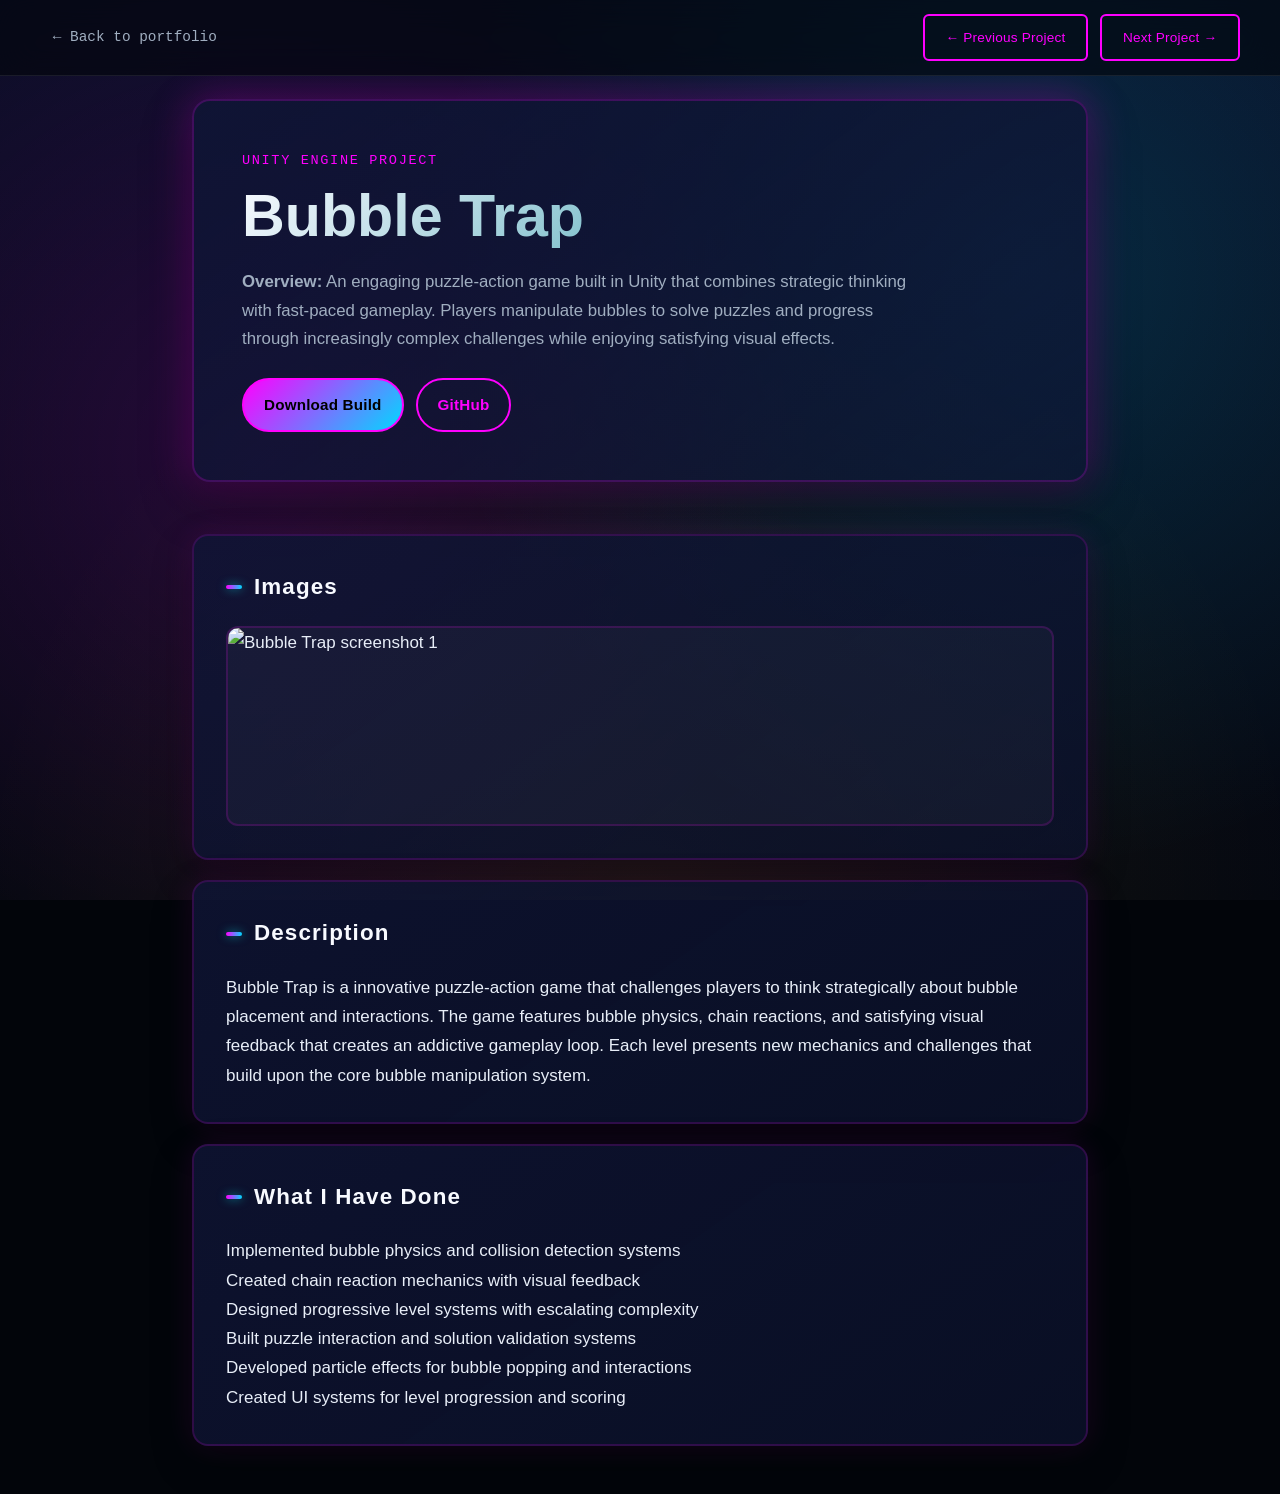
==== projects/bubble-trap/index.html @ bf9de9be "Add theme system and new project pages Introduce a theme system (css/theme.css) with CSS variables, " ====
﻿<!doctype html>
<html lang="en">
<head>
  <meta charset="utf-8" />
  <meta name="viewport" content="width=device-width,initial-scale=1" />
  <title>Bubble Trap - Project Details</title>
  <link rel="stylesheet" href="../../css/styles.css">
  <link rel="stylesheet" href="../../css/theme.css">
  <link rel="icon" href="../../assets/icons/unity.png" type="image/png">
</head>
<body>
  <div class="project-topbar">
    <a class="back-link" href="../../index.html">← Back to portfolio</a>
    <div class="project-nav-group">
      <a class="btn outline" href="../slimey-jump/">&larr; Previous Project</a>
      <a class="btn outline" href="../word-game/">Next Project &rarr;</a>
    </div>
  </div>

  <main class="container project-view">
    <header class="project-hero">
      <p class="project-label">Unity Engine Project</p>
      <h1 class="project-title">Bubble Trap</h1>
      <p class="project-about"><strong>Overview:</strong> An engaging puzzle-action game built in Unity that combines strategic thinking with fast-paced gameplay. Players manipulate bubbles to solve puzzles and progress through increasingly complex challenges while enjoying satisfying visual effects.</p>
      <div class="project-actions">
        <a class="btn primary disabled" href="#" aria-disabled="true">Download Build</a>
        <a class="btn outline disabled" href="#" aria-disabled="true">GitHub</a>
      </div>
    </header>

    <section class="project-section">
      <h2>Images</h2>
      <div class="project-gallery" aria-label="Bubble Trap screenshots">
        <img src="../../assets/placeholder.png" alt="Bubble Trap screenshot 1" loading="lazy" />
      </div>
    </section>

    <section class="project-section">
      <h2>Description</h2>
      <p class="project-description">Bubble Trap is a innovative puzzle-action game that challenges players to think strategically about bubble placement and interactions. The game features bubble physics, chain reactions, and satisfying visual feedback that creates an addictive gameplay loop. Each level presents new mechanics and challenges that build upon the core bubble manipulation system.</p>
    </section>

    <section class="project-section">
      <h2>What I Have Done</h2>
      <ul class="project-details-list">
        <li>Implemented bubble physics and collision detection systems</li>
        <li>Created chain reaction mechanics with visual feedback</li>
        <li>Designed progressive level systems with escalating complexity</li>
        <li>Built puzzle interaction and solution validation systems</li>
        <li>Developed particle effects for bubble popping and interactions</li>
        <li>Created UI systems for level progression and scoring</li>
      </ul>
    </section>
  </main>

  <script src="../../js/theme-toggle.js"></script>
  <script src="../../js/project-gallery-lightbox.js"></script>
  <script src="../../js/main.js"></script>
</body>
</html>
---- css/styles.css ----
﻿/* ===== Variables ===== */
:root {
  /* Premium Dark Backgrounds */
  --bg: #0a0e27;
  --bg-soft: #0f1535;
  --card: rgba(12, 18, 45, 0.6);
  --card-strong: rgba(15, 21, 53, 0.9);
  
  /* Premium Text Colors */
  --text: #e8eef8;
  --text-soft: #a0aec0;
  --white: #f8faff;
  
  /* Vibrant Primary Accent - Electric Magenta/Purple */
  --accent: #ff00ff;
  
  /* Complementary Secondary - Cyan/Electric Blue */
  --accent-2: #00d9ff;
  
  /* Additional Premium Accents */
  --accent-gold: #ffd700;
  --accent-green: #00ff88;
  
  --line: rgba(160, 174, 192, 0.12);
  --muted: var(--text-soft);
  
  /* Typography */
  --font: 'Roboto', -apple-system, BlinkMacSystemFont, 'Segoe UI', Helvetica, Arial, sans-serif;
  --heading: 'Exo 2', var(--font);
  --mono: 'Share Tech Mono', 'Fira Code', 'Consolas', monospace;
  
  /* Layout */
  --max-width: 1120px;
  --radius: 16px;
  
  /* Premium Shadows */
  --shadow: 0 25px 50px -12px rgba(0, 0, 0, 0.65);
  --shadow-light: 0 10px 30px -5px rgba(255, 0, 255, 0.15);
  
  --transition: all 0.3s cubic-bezier(0.25, 0.8, 0.25, 1);
}}

/* ===== Reset ===== */
html, body {
  margin: 0;
  padding: 0;
  width: 100%;
  height: 100%;
}
*, *::before, *::after { box-sizing: border-box; margin: 0; padding: 0; }
/* ===== 3D Background Canvas ===== */
#bg-canvas {
  position: fixed;
  top: 0;
  left: 0;
  width: 100%;
  height: 100%;
  z-index: -1;
  pointer-events: none;
  opacity: 0.8;
}

html { 
  scroll-behavior: smooth;
  background: #02050a;
}
@keyframes bodyFadeIn {
  from { opacity: 0.8; }
  to { opacity: 1; }
}

body {
  font-family: var(--font);
  background:
    radial-gradient(circle at 20% 50%, rgba(255, 0, 255, 0.12), transparent 50%),
    radial-gradient(circle at 80% 30%, rgba(0, 217, 255, 0.15), transparent 50%),
    radial-gradient(circle at 50% 100%, rgba(255, 215, 0, 0.08), transparent 60%),
    linear-gradient(180deg, #0a0e27 0%, #050810 100%);
  background-attachment: fixed;
  color: var(--text);
  font-size: 17px;
  line-height: 1.72;
  -webkit-font-smoothing: antialiased;
  overflow-x: hidden;
  min-height: 100vh;
  animation: bodyFadeIn 0.3s ease-in;
}
a { color: var(--accent); text-decoration: none; transition: var(--transition); }
a:hover { color: var(--white); }
img { max-width: 100%; display: block; }
ul { list-style: none; }

/* ===== Container ===== */
.container {
  width: 100%;
  max-width: var(--max-width);
  margin: 0 auto;
  padding: 0 clamp(20px, 4vw, 48px);
}

main {
  min-height: 100vh;
  display: flex;
  flex-direction: column;
  background: transparent;
}

body::before {
  content: '';
  position: fixed;
  top: 0;
  left: 0;
  right: 0;
  bottom: 0;
  background:
    radial-gradient(circle at 20% 50%, rgba(255, 0, 255, 0.12), transparent 50%),
    radial-gradient(circle at 80% 30%, rgba(0, 217, 255, 0.15), transparent 50%),
    radial-gradient(circle at 50% 100%, rgba(255, 215, 0, 0.08), transparent 60%),
    linear-gradient(180deg, #0a0e27 0%, #050810 100%);
  background-attachment: fixed;
  pointer-events: none;
  z-index: -1;
}

/* ===== Decorative 3D Canvas ===== */
#hero-canvas {
  position: fixed;
  inset: 0;
  width: 100%;
  height: 100%;
  z-index: 0;
  pointer-events: none;
  opacity: 0.25;
}

/* ===== Global Layout ===== */
main, .site-header, .site-footer, .engine-corner { position: relative; z-index: 2; }
.container {
  max-width: var(--max-width);
  margin: 0 auto;
  padding: 0 42px;
}
.section { padding: 100px 0; }

/* ===== Floating Engine Icons ===== */
.engine-corner {
  position: fixed;
  top: 18px;
  width: 48px;
  height: 48px;
  border-radius: 50%;
  background: rgba(10, 15, 26, 0.8);
  border: 1px solid rgba(255, 255, 255, 0.08);
  box-shadow: 0 0 20px rgba(0, 247, 255, 0.1), var(--shadow);
  display: grid;
  place-items: center;
  backdrop-filter: blur(10px);
  transition: var(--transition);
}
.engine-corner img { width: 24px; height: 24px; }
.engine-left { left: 16px; }
.engine-right { right: 16px; }
.engine-corner:hover { 
  transform: translateY(-3px) scale(1.05); 
  border-color: rgba(0, 247, 255, 0.7);
  box-shadow: 0 0 30px rgba(0, 247, 255, 0.3), var(--shadow);
}

/* ===== Header ===== */
.site-header {
  position: sticky;
  top: 0;
  z-index: 40;
  margin: 0;
  padding: 0;
  background: rgba(2, 5, 10, 0.6);
  border-bottom: 1px solid rgba(255, 255, 255, 0.08);
  backdrop-filter: blur(16px);
  transition: all 0.3s cubic-bezier(0.25, 0.8, 0.25, 1);
  animation: slideInDown 0.6s ease-out;
}
.site-header.scrolled {
  background: rgba(2, 5, 10, 0.85);
  border-bottom-color: rgba(0, 247, 255, 0.15);
  box-shadow: 0 8px 32px rgba(0, 0, 0, 0.3);
}
.header-row { 
  min-height: 70px; 
  padding: 0.8rem clamp(20px, 4vw, 40px);
  display: flex; 
  align-items: center; 
  justify-content: space-between; 
}
.logo {
  font-family: var(--heading);
  font-size: 1.36rem;
  font-weight: 700;
  letter-spacing: 0.2px;
  color: var(--white);
  animation: slideInLeft 0.6s ease-out;
  position: relative;
}
.logo:hover {
  color: var(--accent);
}
  animation: glitch 0.4s ease-in-out;
  color: var(--accent);
  animation: pulse-glow 2s ease-in-out infinite;
}
.nav { 
  display: flex; 
  align-items: center; 
  gap: 26px;
  animation: slideInRight 0.6s ease-out;
}
.nav a {
  color: var(--text-soft);
  font-size: 0.92rem;
  font-weight: 600;
  letter-spacing: 0.2px;
  position: relative;
  transition: all 0.3s ease;
}
.nav a::before {
  content: '';
  position: absolute;
  bottom: -7px;
  left: 0;
  width: 0;
  height: 2px;
  border-radius: 2px;
  background: linear-gradient(90deg, var(--accent), var(--accent-2));
  transition: all 0.4s cubic-bezier(0.34, 1.56, 0.64, 1);
  box-shadow: 0 0 10px rgba(0, 247, 255, 0.4);
}
.nav a:hover, .nav a.active { 
  color: var(--white);
  text-shadow: 0 0 8px rgba(0, 247, 255, 0.4);
}
.nav a:hover::before, .nav a.active::before { 
  width: 100%;
  box-shadow: 0 0 15px rgba(0, 247, 255, 0.6);
}
.nav-num { 
  color: var(--accent); 
  font-family: var(--mono); 
  font-size: 0.78rem; 
  margin-right: 4px;
  animation: neonFlicker 3s infinite;
}

.resume-btn {
  padding: 10px 16px !important;
  border: 1px solid rgba(0, 247, 255, 0.4) !important;
  border-radius: 999px;
  color: var(--accent) !important;
  margin-left: 8px;
  position: relative;
  overflow: hidden;
  transition: all 0.3s ease;
}
.resume-btn::after {
  content: '';
  position: absolute;
  top: 0;
  left: -100%;
  width: 100%;
  height: 100%;
  background: rgba(0, 247, 255, 0.1);
  transition: left 0.4s ease;
  z-index: -1;
}
.resume-btn:hover { 
  background: rgba(0, 247, 255, 0.15) !important;
  border-color: rgba(0, 247, 255, 0.8) !important;
  color: var(--white) !important;
  box-shadow: 0 0 20px rgba(0, 247, 255, 0.4), inset 0 0 20px rgba(0, 247, 255, 0.1);
}
.resume-btn:hover::after { left: 0; }
.resume-btn::before { display: none; }

.mobile-menu-btn {
  display: none;
  width: 34px;
  height: 26px;
  border: none;
  background: transparent;
  cursor: pointer;
  flex-direction: column;
  justify-content: space-between;
  animation: slideInRight 0.6s ease-out;
}
.mobile-menu-btn span {
  width: 100%;
  height: 2px;
  border-radius: 2px;
  background: var(--accent);
  transition: all 0.3s cubic-bezier(0.34, 1.56, 0.64, 1);
  box-shadow: 0 0 8px rgba(0, 247, 255, 0.3);
}
.mobile-menu-btn.active span:nth-child(1) { 
  transform: rotate(45deg) translate(7px, 6px);
  box-shadow: 0 0 15px rgba(0, 247, 255, 0.6);
}
.mobile-menu-btn.active span:nth-child(2) { opacity: 0; }
.mobile-menu-btn.active span:nth-child(3) { 
  transform: rotate(-45deg) translate(8px, -8px);
  box-shadow: 0 0 15px rgba(0, 247, 255, 0.6);
}

/* ===== Linear Top Details ===== */
.info-strip {
  padding: 14px 0;
  border-bottom: 1px solid rgba(255, 255, 255, 0.07);
  background: rgba(6, 10, 20, 0.88);
}
.info-strip-row {
  display: flex;
  flex-wrap: wrap;
  gap: 14px 24px;
  align-items: center;
}
.info-strip-row p {
  font-size: 0.92rem;
  color: var(--text-soft);
  white-space: normal;
  overflow: visible;
  text-overflow: clip;
  flex: 1 1 220px;
}
.info-strip-row strong { color: var(--white); font-weight: 600; margin-right: 6px; }

/* ===== Hero ===== */
.hero {
  min-height: calc(100vh - 80px);
  display: flex;
  align-items: center;
  padding: 72px 0 88px;
  animation: slideInUp 0.8s ease-out;
}
.hero-layout {
  display: grid;
  grid-template-columns: 1.15fr 0.85fr;
  gap: 42px;
  align-items: center;
}
.hero-greeting {
  color: var(--accent);
  font-family: var(--mono);
  font-size: 0.95rem;
  margin-bottom: 14px;
  animation: slideInLeft 0.8s ease-out 0.1s both;
  text-transform: uppercase;
  letter-spacing: 0.1em;
}
.hero-name {
  font-family: var(--heading);
  font-size: clamp(2.3rem, 6.5vw, 4.7rem);
  line-height: 1.08;
  color: var(--white);
  margin-bottom: 10px;
  animation: slideInLeft 0.8s ease-out 0.2s both;
  background: linear-gradient(135deg, var(--white), rgba(0, 247, 255, 0.6));
  -webkit-background-clip: text;
  -webkit-text-fill-color: transparent;
  background-clip: text;
}
.hero-tagline {
  font-family: var(--heading);
  font-size: clamp(1.35rem, 4vw, 2.4rem);
  line-height: 1.25;
  color: var(--text-soft);
  margin-bottom: 20px;
  animation: slideInLeft 0.8s ease-out 0.3s both;
}
.typed-text { 
  color: var(--accent-2);
  animation: pulse-glow 2s ease-in-out infinite;
}
.cursor { 
  color: var(--accent-2); 
  animation: blink 1s infinite;
  text-shadow: 0 0 10px rgba(106, 121, 255, 0.6);
}
.hero-summary {
  max-width: 60ch;
  color: var(--text-soft);
  font-size: 1.03rem;
  margin-bottom: 30px;
  animation: slideInLeft 0.8s ease-out 0.4s both;
  line-height: 1.8;
}
.hero-ctas { 
  display: flex; 
  gap: 12px; 
  flex-wrap: wrap;
  animation: slideInLeft 0.8s ease-out 0.5s both;
}

.hero-visual {
  position: relative;
  justify-self: center;
  width: min(100%, 440px);
  background: linear-gradient(160deg, rgba(0, 247, 255, 0.08), rgba(106, 121, 255, 0.08));
  border: 2px solid rgba(0, 247, 255, 0.2);
  border-radius: 18px;
  padding: 20px;
  box-shadow: 0 0 40px rgba(0, 247, 255, 0.15), var(--shadow);
  animation: slideInRight 0.8s ease-out 0.2s both;
  transition: all 0.5s cubic-bezier(0.25, 0.46, 0.45, 0.94);
  overflow: hidden;
}
.hero-visual::before {
  content: '';
  position: absolute;
  inset: 0;
  background: repeating-linear-gradient(
    0deg,
    rgba(0, 247, 255, 0.03),
    rgba(0, 247, 255, 0.03) 2px,
    transparent 2px,
    transparent 4px
  );
  pointer-events: none;
  opacity: 0;
}
.hero-visual:hover {
  border-color: rgba(0, 247, 255, 0.4);
  box-shadow: 0 0 60px rgba(0, 247, 255, 0.3), 0 0 40px rgba(106, 121, 255, 0.2), var(--shadow);
  transform: translateY(-8px);
}
.hero-visual:hover::before {
  opacity: 1;
}
.intro-art {
  width: 100%;
  filter: drop-shadow(0 20px 20px rgba(0, 0, 0, 0.35));
  animation: float 4s ease-in-out infinite;
  transition: filter 0.5s cubic-bezier(0.25, 0.46, 0.45, 0.94), transform 0.5s cubic-bezier(0.25, 0.46, 0.45, 0.94);
  position: relative;
  z-index: 2;
}
.hero-visual:hover .intro-art {
  filter: drop-shadow(0 25px 30px rgba(0, 247, 255, 0.2));
}
.gamedev-icon {
  position: absolute;
  right: 16px;
  bottom: 16px;
  width: 54px;
  height: 54px;
  background: rgba(6, 10, 20, 0.8);
  border: 2px solid rgba(76, 201, 240, 0.6);
  border-radius: 50%;
  padding: 12px;
  animation: pulse-glow 2.2s ease-in-out infinite;
  box-shadow: 0 0 20px rgba(0, 247, 255, 0.3);
  transition: all 0.5s cubic-bezier(0.25, 0.46, 0.45, 0.94);
  z-index: 3;
}
.hero-visual:hover .gamedev-icon {
  transform: scale(1.1);
  box-shadow: 0 0 40px rgba(0, 247, 255, 0.5);
}

/* ===== Buttons ===== */
.btn {
  display: inline-flex;
  align-items: center;
  justify-content: center;
  gap: 8px;
  padding: 12px 20px;
  border-radius: 999px;
  border: 1px solid transparent;
  font-size: 0.95rem;
  font-weight: 600;
  letter-spacing: 0.2px;
  transition: all 0.3s cubic-bezier(0.34, 1.56, 0.64, 1);
  position: relative;
  overflow: hidden;
}
.btn::before {
  content: '';
  position: absolute;
  inset: 0;
  background: linear-gradient(45deg, transparent, rgba(255, 255, 255, 0.1), transparent);
  transform: translateX(-100%);
  transition: transform 0.6s ease;
  z-index: 1;
}
.btn:hover::before {
  transform: translateX(100%);
}
.btn.primary {
  border-color: rgba(0, 247, 255, 0.5);
  color: var(--white);
  background: linear-gradient(90deg, rgba(0, 247, 255, 0.15), rgba(106, 121, 255, 0.15));
  position: relative;
  z-index: 0;
}
.btn.primary::after {
  content: '';
  position: absolute;
  inset: 0;
  background: radial-gradient(circle, rgba(0, 247, 255, 0.3), transparent);
  opacity: 0;
  z-index: -1;
}
.btn.primary:hover { 
  transform: translateY(-3px) scale(1.04);
  border-color: rgba(0, 247, 255, 0.8);
  box-shadow: 0 0 20px rgba(0, 247, 255, 0.4), 0 10px 30px rgba(0, 247, 255, 0.15);
  color: var(--white);
}
.btn.primary:hover::after { 
  opacity: 1;
  transition: none;
}
.btn.primary:active {
  transform: translateY(-1px) scale(0.98);
}
.btn.outline {
  border-color: rgba(255, 255, 255, 0.2);
  color: var(--text);
  background: rgba(255, 255, 255, 0.03);
  transition: all 0.3s ease;
}
.btn.outline:hover { 
  border-color: rgba(255, 255, 255, 0.5);
  color: var(--white);
  background: rgba(255, 255, 255, 0.08);
  transform: translateY(-2px);
  box-shadow: 0 8px 20px rgba(0, 0, 0, 0.3);
}
.btn.large { padding: 14px 34px; font-size: 1rem; }
.btn:disabled {
  opacity: 0.5;
  cursor: not-allowed;
}

/* ===== Section Titles ===== */
.section-title {
  display: flex;
  align-items: center;
  gap: 10px;
  font-family: var(--heading);
  font-size: clamp(1.25rem, 3vw, 1.85rem);
  color: var(--white);
  margin-bottom: 32px;
}
.section-title .num {
  color: var(--accent);
  font-family: var(--mono);
  font-size: 0.95rem;
  font-weight: 600;
  text-shadow: 0 0 12px var(--accent), 0 0 24px rgba(255, 0, 255, 0.3);
}
.section-title::after {
  content: '';
  flex: 1;
  height: 2px;
  background: linear-gradient(90deg, var(--accent), var(--accent-2), transparent);
  margin-left: 16px;
  max-width: 320px;
  box-shadow: 0 0 15px var(--accent), 0 0 30px rgba(255, 0, 255, 0.2);
}
.section-title-engine { gap: 12px; }
.title-engine-icon {
  width: 21px;
  height: 21px;
  opacity: 0.92;
}

/* ===== Content Blocks ===== */
.about-content {
  max-width: 760px;
  color: var(--text-soft);
  background: var(--card);
  border: 1px solid rgba(255, 255, 255, 0.07);
  border-radius: var(--radius);
  padding: 24px;
  box-shadow: var(--shadow);
}
.about-content p + p { margin-top: 12px; }
.about-content strong { color: var(--white); }

.skills-grid {
  display: grid;
  grid-template-columns: repeat(auto-fit, minmax(220px, 1fr));
  gap: 12px;
  animation: scaleIn 0.6s ease-out;
}
.skill-item {
  display: flex;
  align-items: center;
  gap: 10px;
  background: linear-gradient(135deg, rgba(15, 21, 53, 0.5), rgba(12, 20, 45, 0.3));
  border: 1.5px solid rgba(255, 0, 255, 0.2);
  border-radius: 10px;
  color: var(--text);
  padding: 12px 14px;
  font-size: 0.92rem;
  transition: all 0.3s cubic-bezier(0.34, 1.56, 0.64, 1);
  position: relative;
  overflow: hidden;
  opacity: 1 !important;
}
.skill-item::after {
  content: '';
  position: absolute;
  inset: 0;
  background: linear-gradient(45deg, transparent, rgba(255, 0, 255, 0.15), transparent);
  transform: translateX(-100%);
  transition: transform 0.6s ease;
}
.skill-item::before {
  content: '';
  position: absolute;
  inset: 0;
  background: radial-gradient(circle at center, rgba(255, 0, 255, 0.2), transparent);
  opacity: 0;
  z-index: 1;
}
.skill-item:hover {
  border-color: rgba(255, 0, 255, 0.6);
  background: linear-gradient(135deg, rgba(255, 0, 255, 0.12), rgba(0, 217, 255, 0.08));
  box-shadow: 0 8px 24px rgba(255, 0, 255, 0.2), 0 0 20px rgba(255, 0, 255, 0.15);
  color: var(--white);
}
.skill-item:hover::after {
  transform: translateX(100%);
}
.skill-item:hover::before {
  opacity: 1;
}
.skill-item::before { content: none; }
.skill-icon {
  width: 20px;
  height: 20px;
  flex: 0 0 20px;
  opacity: 1;
  border-radius: 6px;
  box-shadow: 0 0 8px rgba(255, 0, 255, 0.4);
  transition: all 0.3s ease;
  animation: hologramFlicker 3s ease-in-out infinite;
}
.skill-item:hover .skill-icon {
  transform: scale(1.2) rotate(5deg);
  box-shadow: 0 0 12px rgba(0, 247, 255, 0.5);
  animation: quantumEntanglement 2s ease-in-out infinite;
}
.skills-subtitle {
  grid-column: 1 / -1;
  margin: 6px 0 0;
  color: var(--text-soft);
  font-size: 0.82rem;
  font-weight: 600;
  letter-spacing: 0.2px;
  text-transform: uppercase;
}
.skill-item.no-icon {
  padding-left: 14px;
}

/* ===== Projects ===== */
.projects-grid {
  display: grid;
  grid-template-columns: repeat(auto-fit, minmax(300px, 1fr));
  gap: 18px;
}
.project-card {
  background: linear-gradient(145deg, rgba(15, 21, 53, 0.6), rgba(12, 18, 45, 0.4));
  border: 1.5px solid rgba(255, 0, 255, 0.15);
  border-radius: 14px;
  padding: 16px;
  display: flex;
  flex-direction: column;
  gap: 12px;
  transition: border-color 0.3s ease, box-shadow 0.3s ease, background 0.3s ease;
  box-shadow: 0 10px 30px rgba(0, 0, 0, 0.3), 0 0 20px rgba(255, 0, 255, 0.1);
  position: relative;
  overflow: hidden;
}
.project-card::before {
  content: '';
  position: absolute;
  inset: 0;
  background: radial-gradient(circle at 50% 50%, rgba(0, 247, 255, 0.05), transparent 70%);
  opacity: 0;
  transition: opacity 0.4s ease;
  z-index: 1;
}
.project-card::after {
  content: '';
  position: absolute;
  inset: 0;
  background: linear-gradient(45deg, transparent, rgba(0, 247, 255, 0.05), transparent);
  opacity: 0;
  animation: none;
}
.project-card:hover {
  border-color: rgba(255, 0, 255, 0.6);
  box-shadow: 0 20px 50px rgba(255, 0, 255, 0.25), 0 0 40px rgba(255, 0, 255, 0.2);
  background: linear-gradient(145deg, rgba(255, 0, 255, 0.1), rgba(0, 217, 255, 0.08));
}
.project-card:hover::before {
  opacity: 1;
}
.project-card:hover::after {
  opacity: 1;
  animation: quantumFlux 1.5s ease-in-out infinite;
}
.project-card.is-clickable {
  cursor: pointer;
}
.project-card.is-clickable:focus {
  outline: 2px solid rgba(76, 201, 240, 0.7);
  outline-offset: 2px;
}
.project-thumb {
  width: 100%;
  height: 170px;
  object-fit: cover;
  border-radius: 10px;
  border: 1px solid rgba(255, 255, 255, 0.08);
  background: rgba(255, 255, 255, 0.02);
  transition: all 0.4s ease;
  position: relative;
  z-index: 2;
}
.project-card:hover .project-thumb {
  border-color: rgba(0, 247, 255, 0.3);
  box-shadow: 0 10px 25px rgba(0, 247, 255, 0.15);
}
.project-meta {
  display: flex;
  align-items: center;
  justify-content: space-between;
  gap: 10px;
  position: relative;
  z-index: 2;
}
.engine-badge {
  display: inline-flex;
  align-items: center;
  gap: 8px;
  border-radius: 999px;
  padding: 5px 10px;
  font-size: 0.78rem;
  color: var(--white);
  background: rgba(0, 247, 255, 0.1);
  border: 1px solid rgba(0, 247, 255, 0.2);
  transition: all 0.3s ease;
  animation: slideInLeft 0.6s ease-out;
}
.engine-badge:hover {
  background: rgba(0, 247, 255, 0.2);
  border-color: rgba(0, 247, 255, 0.4);
  box-shadow: 0 0 12px rgba(0, 247, 255, 0.3);
}
.engine-badge img { width: 14px; height: 14px; }
.project-card h4 {
  font-size: 1.07rem;
  font-family: var(--heading);
  color: var(--white);
  line-height: 1.35;
  transition: all 0.3s ease;
  position: relative;
  z-index: 2;
}
.project-card:hover h4 {
  color: var(--accent);
  text-shadow: 0 0 12px rgba(0, 247, 255, 0.3);
}
.project-card p {
  color: var(--text-soft);
  font-size: 0.92rem;
  line-height: 1.62;
  position: relative;
  z-index: 2;
  transition: color 0.3s ease;
}
.project-card:hover p {
  color: var(--text);
}
.project-links { 
  display: flex; 
  align-items: center; 
  gap: 12px;
  position: relative;
  z-index: 2;
}
.project-links a {
  color: var(--text-soft);
  font-size: 0.9rem;
  font-family: var(--mono);
  border-bottom: 2px solid transparent;
  transition: all 0.3s ease;
  position: relative;
}
.project-links a::before {
  content: '';
  position: absolute;
  bottom: -2px;
  left: 0;
  width: 0;
  height: 2px;
  background: linear-gradient(90deg, var(--accent), var(--accent-2));
  transition: width 0.3s ease;
}
.project-links a:hover { 
  color: var(--accent);
  border-color: rgba(76, 201, 240, 0.5);
}
.project-links a:hover::before { width: 100%; }
.project-card .tags { display: flex; flex-wrap: wrap; gap: 8px; }
.project-card .tag {
  font-family: var(--mono);
  font-size: 0.73rem;
  color: var(--text-soft);
  border: 1px solid rgba(255, 255, 255, 0.14);
  border-radius: 999px;
  padding: 4px 9px;
  transition: all 0.3s ease;
}
.project-card .tag:hover {
  border-color: rgba(0, 247, 255, 0.4);
  background: rgba(0, 247, 255, 0.05);
  color: var(--accent);
}
.project-card .project-links {
  margin-top: auto;
}

.project-card .project-links a {
  border-bottom: 1px solid rgba(0, 247, 255, 0.32);
}
.project-card.is-clickable {
  cursor: pointer;
}
.project-card.is-clickable:focus {
  outline: 2px solid rgba(76, 201, 240, 0.7);
  outline-offset: 2px;
}
.project-thumb {
  width: 100%;
  height: 170px;
  object-fit: cover;
  border-radius: 10px;
  border: 1px solid rgba(255, 255, 255, 0.08);
  background: rgba(255, 255, 255, 0.02);
  transition: all 0.4s ease;
  position: relative;
  z-index: 2;
}
.project-card:hover .project-thumb {
  border-color: rgba(0, 247, 255, 0.3);
  box-shadow: 0 10px 25px rgba(0, 247, 255, 0.15);
}
.project-meta {
  display: flex;
  align-items: center;
  justify-content: space-between;
  gap: 10px;
  position: relative;
  z-index: 2;
}
.engine-badge {
  display: inline-flex;
  align-items: center;
  gap: 8px;
  border-radius: 999px;
  padding: 5px 10px;
  font-size: 0.78rem;
  color: var(--white);
  background: rgba(0, 247, 255, 0.1);
  border: 1px solid rgba(0, 247, 255, 0.2);
  transition: all 0.3s ease;
  animation: slideInLeft 0.6s ease-out;
}
.engine-badge:hover {
  background: rgba(0, 247, 255, 0.2);
  border-color: rgba(0, 247, 255, 0.4);
  box-shadow: 0 0 12px rgba(0, 247, 255, 0.3);
}
.engine-badge img { width: 14px; height: 14px; }
.project-card h4 {
  font-size: 1.07rem;
  font-family: var(--heading);
  color: var(--white);
  line-height: 1.35;
  transition: all 0.3s ease;
  position: relative;
  z-index: 2;
}
.project-card:hover h4 {
  color: var(--accent);
  text-shadow: 0 0 12px rgba(0, 247, 255, 0.3);
}
.project-card p {
  color: var(--text-soft);
  font-size: 0.92rem;
  line-height: 1.62;
  position: relative;
  z-index: 2;
  transition: color 0.3s ease;
}
.project-card:hover p {
  color: var(--text);
}
.project-links { 
  display: flex; 
  align-items: center; 
  gap: 12px;
  position: relative;
  z-index: 2;
}
.project-links a {
  color: var(--text-soft);
  font-size: 0.9rem;
  font-family: var(--mono);
  border-bottom: 2px solid transparent;
  transition: all 0.3s ease;
  position: relative;
}
.project-links a::before {
  content: '';
  position: absolute;
  bottom: -2px;
  left: 0;
  width: 0;
  height: 2px;
  background: linear-gradient(90deg, var(--accent), var(--accent-2));
  transition: width 0.3s ease;
}
.project-links a:hover { 
  color: var(--accent);
  border-color: rgba(76, 201, 240, 0.5);
}
.project-links a:hover::before { width: 100%; }
.project-card .tags { display: flex; flex-wrap: wrap; gap: 8px; }
.project-card .tag {
  font-family: var(--mono);
  font-size: 0.73rem;
  color: var(--text-soft);
  border: 1px solid rgba(255, 255, 255, 0.14);
  border-radius: 999px;
  padding: 4px 9px;
  transition: all 0.3s ease;
}
.project-card .tag:hover {
  border-color: rgba(0, 247, 255, 0.4);
  background: rgba(0, 247, 255, 0.05);
  color: var(--accent);
}
.project-card .project-links {
  margin-top: auto;
}

.project-card .project-links a {
  border-bottom: 1px solid rgba(0, 247, 255, 0.32);
}

/* ===== Experience & HUD ===== */
.experience-grid {
  display: grid;
  grid-template-columns: repeat(auto-fit, minmax(260px, 1fr));
  gap: 14px;
  animation: scaleIn 0.6s ease-out;
}
.experience-card {
  background: linear-gradient(135deg, rgba(15, 21, 53, 0.7), rgba(12, 18, 45, 0.5));
  border: 1.5px solid rgba(255, 0, 255, 0.15);
  border-radius: 12px;
  padding: 16px;
  transition: all 0.4s cubic-bezier(0.34, 1.56, 0.64, 1);
  position: relative;
  overflow: hidden;
  animation: slideInUp 0.8s ease-out;
}
.experience-card::before {
  content: '';
  position: absolute;
  inset: 0;
  background: linear-gradient(45deg, transparent, rgba(255, 0, 255, 0.12), transparent);
  transform: translateX(-100%);
  transition: transform 0.6s ease;
}
.experience-card::after {
  content: '';
  position: absolute;
  inset: 0;
  background: radial-gradient(circle, rgba(255, 0, 255, 0.15), transparent);
  opacity: 0;
  animation: none;
}
.experience-card:hover {
  border-color: rgba(255, 0, 255, 0.5);
  background: linear-gradient(135deg, rgba(255, 0, 255, 0.1), rgba(0, 217, 255, 0.08));
  box-shadow: 0 12px 32px rgba(255, 0, 255, 0.2), 0 0 20px rgba(255, 0, 255, 0.15);
}
.experience-card:hover::before {
  transform: translateX(100%);
}
.experience-card:hover::after {
  opacity: 1;
  animation: energyField 1.5s ease-in-out infinite;
}
.experience-card h4 {
  color: var(--white);
  font-family: var(--heading);
  margin-bottom: 4px;
  font-size: 1.02rem;
  transition: all 0.3s ease;
  position: relative;
  z-index: 2;
}
.experience-card:hover h4 {
  color: var(--accent);
  text-shadow: 0 0 10px rgba(0, 247, 255, 0.3);
}
.experience-index {
  color: var(--accent);
  font-family: var(--mono);
  font-size: 0.75rem;
  margin-bottom: 7px;
  animation: neonFlicker 3s infinite;
  position: relative;
  z-index: 2;
}
.experience-company {
  color: var(--text);
  font-size: 0.9rem;
  transition: color 0.3s ease;
  position: relative;
  z-index: 2;
}
.experience-card:hover .experience-company {
  color: var(--accent-2);
}
.experience-dates {
  color: var(--text-soft);
  font-size: 0.82rem;
  margin: 2px 0 10px;
  position: relative;
  z-index: 2;
}
.experience-points {
  list-style: disc;
  padding-left: 1.05rem;
  display: grid;
  gap: 0.35rem;
}
.experience-points li {
  color: var(--text-soft);
  font-size: 0.88rem;
  line-height: 1.52;
  transition: color 0.3s ease;
  position: relative;
  z-index: 2;
}
.experience-card:hover .experience-points li {
  color: var(--text);
}

.progress-hud {
  position: fixed;
  right: 18px;
  top: 96px;
  z-index: 70;
  width: 210px;
  padding: 12px;
  border-radius: 12px;
  background: rgba(8, 14, 28, 0.9);
  border: 1px solid rgba(0, 247, 255, 0.2);
  backdrop-filter: blur(12px);
  box-shadow: 0 14px 32px rgba(0, 0, 0, 0.35), 0 0 20px rgba(0, 247, 255, 0.1);
  animation: slideInRight 0.6s ease-out, glow 3s ease-in-out infinite;
  transition: all 0.3s ease;
}
.progress-hud:hover {
  border-color: rgba(0, 247, 255, 0.4);
  box-shadow: 0 14px 32px rgba(0, 0, 0, 0.35), 0 0 30px rgba(0, 247, 255, 0.3);
}
.hud-label {
  color: var(--text-soft);
  font-family: var(--mono);
  font-size: 0.74rem;
  letter-spacing: 0.08em;
  text-transform: uppercase;
  animation: neonFlicker 4s infinite;
}
.hud-zone {
  color: var(--white);
  font-weight: 700;
  font-size: 0.94rem;
  margin: 4px 0 10px;
  transition: all 0.3s ease;
  text-shadow: 0 0 8px rgba(0, 247, 255, 0.2);
}
.progress-hud:hover .hud-zone {
  color: var(--accent);
  text-shadow: 0 0 12px rgba(0, 247, 255, 0.4);
}
.hud-track {
  width: 100%;
  height: 7px;
  border-radius: 999px;
  background: rgba(255, 255, 255, 0.08);
  overflow: hidden;
  box-shadow: inset 0 0 6px rgba(0, 0, 0, 0.4);
}
.hud-track span {
  display: block;
  width: 0;
  height: 100%;
  background: linear-gradient(90deg, var(--accent), var(--accent-2));
  transition: width 0.2s ease-out;
  box-shadow: 0 0 10px rgba(0, 247, 255, 0.5);
}

.mission-badge {
  font-family: var(--mono);
  font-size: 0.72rem;
  color: var(--accent);
  letter-spacing: 0.04em;
  animation: neonFlicker 4s infinite;
}

/* ===== Contact ===== */
.contact-section { 
  text-align: center;
  animation: slideInUp 0.8s ease-out;
}
.contact-section .container {
  max-width: 720px;
  background: linear-gradient(135deg, rgba(10, 15, 26, 0.8), rgba(12, 18, 33, 0.6));
  border: 1px solid rgba(0, 247, 255, 0.15);
  border-radius: 14px;
  padding-top: 34px;
  padding-bottom: 34px;
  transition: all 0.4s ease;
  position: relative;
  overflow: hidden;
}
.contact-section .container::before {
  content: '';
  position: absolute;
  inset: 0;
  background: radial-gradient(circle at 50% 50%, rgba(0, 247, 255, 0.08), transparent 70%);
  opacity: 0;
  transition: opacity 0.4s ease;
  z-index: 0;
}
.contact-section .container:hover::before {
  opacity: 1;
}
.contact-section .container:hover {
  border-color: rgba(0, 247, 255, 0.3);
  box-shadow: 0 0 30px rgba(0, 247, 255, 0.15), 0 10px 40px rgba(0, 0, 0, 0.3);
}
.contact-text {
  color: var(--text-soft);
  font-size: 1.02rem;
  margin: 0 auto 26px;
  max-width: 58ch;
  position: relative;
  z-index: 1;
  transition: all 0.3s ease;
}
.contact-section:hover .contact-text {
  color: var(--text);
}
.social-links {
  margin-top: 24px;
  display: flex;
  justify-content: center;
  gap: 26px;
  position: relative;
  z-index: 1;
}
.social-links a {
  color: var(--text-soft);
  font-size: 0.94rem;
  border-bottom: 1px solid transparent;
  transition: all 0.3s ease;
  position: relative;
}
.social-links a::before {
  content: '';
  position: absolute;
  bottom: -1px;
  left: 0;
  width: 0;
  height: 1px;
  background: linear-gradient(90deg, var(--accent), var(--accent-2));
  transition: width 0.3s ease;
}
.social-links a:hover { 
  color: var(--accent);
  border-color: rgba(76, 201, 240, 0.52);
}
.social-links a:hover::before { width: 100%; }

/* ===== Footer ===== */
.site-footer {
  text-align: center;
  color: var(--text-soft);
  font-size: 0.84rem;
  padding: 28px 0 34px;
  animation: slideInUp 0.8s ease-out;
}
.site-footer strong { 
  color: var(--accent);
  animation: pulse-glow 2s ease-in-out infinite;
}

/* ===== Ripple Effect ===== */
.ripple {
  position: absolute;
  border-radius: 50%;
  background: radial-gradient(circle, rgba(0, 247, 255, 0.6), transparent);
  transform: scale(0);
  animation: rippleEffect 0.6s ease-out;
  pointer-events: none;
}

@keyframes rippleEffect {
  to {
    transform: scale(4);
    opacity: 0;
  }
}

/* ===== Interactive Card Styles ===== */
.interactive-card {
  position: relative;
  transform-style: preserve-3d;
  will-change: transform;
  overflow: hidden;
  opacity: 1 !important;
}

.interactive-card::after {
  content: '';
  position: absolute;
  inset: 0;
  background: linear-gradient(45deg, transparent 30%, rgba(255, 255, 255, 0.1) 50%, transparent 70%);
  transform: translateX(-100%);
  pointer-events: none;
}

.interactive-card:hover::after {
  animation: shimmerEffect 0.6s ease-in-out;
}

.interactive-card:not(:hover) {
  opacity: 1 !important;
}

@keyframes shimmerEffect {
  0% { transform: translateX(-100%); }
  100% { transform: translateX(100%); }
}

/* ===== Loading Sequence Enhancement ===== */
.loading-sequence {
  position: fixed;
  inset: 0;
  z-index: 99999;
  background:
    radial-gradient(circle at 20% 20%, rgba(0, 247, 255, 0.15), transparent 45%),
    radial-gradient(circle at 80% 80%, rgba(106, 121, 255, 0.15), transparent 45%),
    rgba(1, 4, 10, 0.98);
  display: grid;
  place-items: center;
  transition: opacity 0.45s ease, visibility 0.45s ease;
  animation: autoHideLoader 3.2s ease forwards;
}
.loading-sequence.is-complete {
  opacity: 0;
  visibility: hidden;
}
.loading-panel {
  width: min(92vw, 520px);
  border-radius: 18px;
  border: 1px solid rgba(0, 247, 255, 0.3);
  background: rgba(8, 14, 28, 0.9);
  box-shadow: 0 30px 60px rgba(0, 0, 0, 0.45), 0 0 40px rgba(0, 247, 255, 0.2);
  padding: 28px;
  animation: scaleIn 0.6s cubic-bezier(0.34, 1.56, 0.64, 1);
}
.loading-title {
  font-family: var(--heading);
  color: var(--white);
  font-size: 1.35rem;
  margin-bottom: 8px;
  animation: slideInDown 0.6s ease-out 0.1s both;
}
.loading-subtitle {
  color: var(--text-soft);
  margin-bottom: 16px;
  font-size: 0.95rem;
  animation: slideInUp 0.6s ease-out 0.2s both;
}
.loading-bar {
  width: 100%;
  height: 8px;
  border-radius: 999px;
  background: rgba(255, 255, 255, 0.08);
  overflow: hidden;
  box-shadow: inset 0 0 8px rgba(0, 0, 0, 0.5);
}
.loading-bar span {
  display: block;
  width: 0;
  height: 100%;
  background: linear-gradient(90deg, var(--accent), var(--accent-2));
  transition: width 0.25s ease;
  box-shadow: 0 0 15px rgba(0, 247, 255, 0.6);
}

@keyframes autoHideLoader {
  0%, 82% {
    opacity: 1;
    visibility: visible;
  }
  100% {
    opacity: 0;
    visibility: hidden;
    pointer-events: none;
  }
}

/* ===== Section Titles Animation ===== */
.section-title {
  display: flex;
  align-items: center;
  gap: 10px;
  font-family: var(--heading);
  font-size: clamp(1.25rem, 3vw, 1.85rem);
  color: var(--white);
  margin-bottom: 32px;
  animation: slideInLeft 0.7s ease-out;
  position: relative;
}
.section-title .num {
  color: var(--accent);
  font-family: var(--mono);
  font-size: 0.95rem;
  font-weight: 600;
  animation: neonFlicker 3s infinite;
}
.section-title::after {
  content: '';
  flex: 1;
  height: 1px;
  background: var(--line);
  margin-left: 16px;
  max-width: 320px;
  background: linear-gradient(90deg, var(--accent-2), var(--accent), transparent);
  opacity: 0.4;
  animation: slideInRight 0.8s ease-out 0.2s both;
}
.section-title-engine { gap: 12px; }
.title-engine-icon {
  width: 21px;
  height: 21px;
  opacity: 0.92;
  animation: pulse-glow 2s ease-in-out infinite;
  transition: all 0.3s ease;
}
.section-title:hover .title-engine-icon {
  transform: scale(1.15) rotate(10deg);
}

/* ===== Zone Section ===== */
.zone-section {
  animation: slideInUp 0.8s ease-out;
}

.zone-shell {
  position: relative;
  border: 1px solid rgba(0, 247, 255, 0.1);
  background: linear-gradient(180deg, rgba(7, 13, 25, 0.85), rgba(6, 10, 20, 0.65));
  border-radius: 16px;
  padding: 26px;
  box-shadow: 0 14px 34px rgba(0, 0, 0, 0.3), 0 0 30px rgba(0, 247, 255, 0.05);
  transition: all 0.4s ease;
  animation: slideInUp 0.8s ease-out;
}
.zone-shell::before {
  content: '';
  position: absolute;
  inset: 0;
  border-radius: inherit;
  border: 1px solid transparent;
  background: linear-gradient(125deg, rgba(0, 247, 255, 0.2), transparent 40%, rgba(106, 121, 255, 0.2)) border-box;
  -webkit-mask: linear-gradient(#fff 0 0) padding-box, linear-gradient(#fff 0 0);
  -webkit-mask-composite: xor;
  mask-composite: exclude;
  pointer-events: none;
  opacity: 0;
  transition: opacity 0.4s ease;
}
.zone-shell:hover::before {
  opacity: 1;
}
.zone-shell:hover {
  border-color: rgba(0, 247, 255, 0.2);
  box-shadow: 0 14px 34px rgba(0, 0, 0, 0.3), 0 0 50px rgba(0, 247, 255, 0.15);
}
.zone-description {
  margin: -6px 0 18px;
  color: var(--text-soft);
  font-size: 0.95rem;
  animation: slideInUp 0.8s ease-out 0.1s both;
  line-height: 1.7;
}

/* ===== Engine Corners ===== */
.engine-corner {
  position: fixed;
  top: 18px;
  width: 48px;
  height: 48px;
  border-radius: 50%;
  background: rgba(10, 15, 26, 0.9);
  border: 2px solid rgba(0, 247, 255, 0.2);
  box-shadow: 0 0 20px rgba(0, 247, 255, 0.15), var(--shadow);
  display: grid;
  place-items: center;
  backdrop-filter: blur(10px);
  transition: all 0.3s cubic-bezier(0.34, 1.56, 0.64, 1);
  animation: slideInDown 0.6s ease-out;
}
.engine-corner img { width: 24px; height: 24px; }
.engine-left { 
  left: 16px;
  animation: slideInLeft 0.6s ease-out 0.1s both;
}
.engine-right { 
  right: 16px;
  animation: slideInRight 0.6s ease-out 0.1s both;
}
.engine-corner:hover { 
  transform: translateY(-6px) scale(1.12);
  border-color: rgba(0, 247, 255, 0.6);
  box-shadow: 0 0 40px rgba(0, 247, 255, 0.4), 0 10px 30px rgba(0, 247, 255, 0.2), var(--shadow);
}

.mission-stats {
  display: grid;
  grid-template-columns: repeat(3, minmax(0, 1fr));
  gap: 10px;
  margin: 0 0 20px;
  max-width: 640px;
  animation: slideInUp 0.8s ease-out 0.3s both;
}
.mission-stat {
  border: 1px solid rgba(0, 247, 255, 0.15);
  border-radius: 12px;
  background: linear-gradient(135deg, rgba(10, 16, 30, 0.8), rgba(7, 12, 22, 0.9));
  padding: 10px 12px;
  box-shadow: 0 8px 20px rgba(0, 0, 0, 0.24), 0 0 15px rgba(0, 247, 255, 0.08);
  transition: all 0.3s cubic-bezier(0.34, 1.56, 0.64, 1);
  position: relative;
  overflow: hidden;
}
.mission-stat::before {
  content: '';
  position: absolute;
  inset: 0;
  background: linear-gradient(45deg, transparent, rgba(0, 247, 255, 0.1), transparent);
  transform: translateX(-100%);
  transition: transform 0.6s ease;
}
.mission-stat:hover {
  border-color: rgba(0, 247, 255, 0.4);
  transform: translateY(-4px);
  box-shadow: 0 12px 30px rgba(0, 247, 255, 0.2), 0 0 25px rgba(0, 247, 255, 0.15);
}
.mission-stat:hover::before {
  transform: translateX(100%);
}
.mission-stat-label {
  display: block;
  color: var(--text-soft);
  font-size: 0.75rem;
  font-family: var(--mono);
  letter-spacing: 0.05em;
  text-transform: uppercase;
  margin-bottom: 4px;
  animation: neonFlicker 4s infinite;
}
.mission-stat-value {
  color: var(--white);
  font-family: var(--heading);
  font-size: 1.35rem;
  line-height: 1;
  text-shadow: 0 0 16px rgba(0, 247, 255, 0.3);
  transition: all 0.3s ease;
}
.mission-stat:hover .mission-stat-value {
  color: var(--accent);
  text-shadow: 0 0 24px rgba(0, 247, 255, 0.6);
  transform: scale(1.1);
}

/* ===== Ultra-Advanced Animations ===== */
@keyframes blink { 0%, 50% { opacity: 1; } 51%, 100% { opacity: 0; } }

@keyframes floatArt {
  0%, 100% { transform: translateY(0px) rotateZ(-1deg); }
  50% { transform: translateY(-18px) rotateZ(1deg); }
}

@keyframes hologramFlicker {
  0%, 100% { opacity: 1; transform: skewX(0deg); }
  25% { opacity: 0.7; transform: skewX(2deg); }
  50% { opacity: 1; transform: skewX(-2deg); }
  75% { opacity: 0.8; transform: skewX(1deg); }
}

@keyframes auroraWave {
  0% { background-position: 0% 50%; }
  50% { background-position: 100% 50%; }
  100% { background-position: 0% 50%; }
}

@keyframes cyberPulse {
  0%, 100% { box-shadow: 0 0 5px rgba(0, 247, 255, 0.3), inset 0 0 5px rgba(0, 247, 255, 0.1); }
  50% { box-shadow: 0 0 20px rgba(0, 247, 255, 0.6), inset 0 0 15px rgba(0, 247, 255, 0.2); }
}

@keyframes matrixRain {
  0% { transform: translateY(-100%); opacity: 0; }
  10% { opacity: 1; }
  90% { opacity: 1; }
  100% { transform: translateY(100vh); opacity: 0; }
}

@keyframes circuitFlow {
  0% { background-position: 0% 0%; }
  100% { background-position: 100% 100%; }
}

@keyframes chromaticAberration {
  0%, 100% { transform: translate(0, 0); }
  25% { transform: translate(-1px, 1px); }
  50% { transform: translate(1px, -1px); }
  75% { transform: translate(-1px, -1px); }
}

@keyframes quantumFlux {
  0%, 100% { opacity: 1; filter: blur(0px) saturate(100%); }
  50% { opacity: 0.7; filter: blur(2px) saturate(150%); }
}

@keyframes energyField {
  0% { box-shadow: 0 0 0 0 rgba(0, 247, 255, 0.4); }
  50% { box-shadow: 0 0 0 10px rgba(0, 247, 255, 0); }
  100% { box-shadow: 0 0 0 0 rgba(0, 247, 255, 0); }
}

@keyframes codeScroll {
  0% { transform: translateX(-100%); }
  100% { transform: translateX(100%); }
}

@keyframes digitalGlitch {
  0%, 100% { clip-path: polygon(0 0, 100% 0, 100% 100%, 0 100%); }
  20% { clip-path: polygon(0 10%, 100% 5%, 100% 95%, 0 100%); }
  40% { clip-path: polygon(0 0, 100% 15%, 100% 85%, 0 100%); }
  60% { clip-path: polygon(0 5%, 100% 0, 100% 100%, 0 95%); }
  80% { clip-path: polygon(0 0, 100% 10%, 100% 90%, 0 100%); }
}

@keyframes laserBurst {
  0% { width: 0; opacity: 1; }
  100% { width: 100%; opacity: 0; }
}

@keyframes quantumEntanglement {
  0%, 100% { transform: scale(1) rotate(0deg); opacity: 1; }
  50% { transform: scale(1.1) rotate(180deg); opacity: 0.5; }
}

@keyframes pulseIcon {
  0%, 100% { transform: scale(1); box-shadow: 0 0 0 0 rgba(76, 201, 240, 0.22); }
  50% { transform: scale(1.08); box-shadow: 0 0 0 14px rgba(76, 201, 240, 0); }
}

@keyframes shimmer {
  0% { background-position: -1000px 0; }
  100% { background-position: 1000px 0; }
}

@keyframes glitch {
  0%, 100% { transform: translate(0); }
  20% { transform: translate(-2px, 2px); }
  40% { transform: translate(-2px, -2px); }
  60% { transform: translate(2px, 2px); }
  80% { transform: translate(2px, -2px); }
}

@keyframes glow {
  0%, 100% { box-shadow: 0 0 10px rgba(0, 247, 255, 0.3), var(--shadow); }
  50% { box-shadow: 0 0 30px rgba(0, 247, 255, 0.6), 0 0 50px rgba(106, 121, 255, 0.3), var(--shadow); }
}

@keyframes slideInUp {
  from { transform: translateY(40px); opacity: 0; }
  to { transform: translateY(0); opacity: 1; }
}

@keyframes slideInDown {
  from { transform: translateY(-40px); opacity: 0; }
  to { transform: translateY(0); opacity: 1; }
}

@keyframes slideInLeft {
  from { transform: translateX(-60px); opacity: 0; }
  to { transform: translateX(0); opacity: 1; }
}

@keyframes slideInRight {
  from { transform: translateX(60px); opacity: 0; }
  to { transform: translateX(0); opacity: 1; }
}

@keyframes scaleIn {
  from { transform: scale(0.85); opacity: 0; }
  to { transform: scale(1); opacity: 1; }
}

@keyframes rotateFocus {
  0% { transform: rotateX(0deg) rotateY(0deg); }
  50% { transform: rotateX(5deg) rotateY(5deg); }
  100% { transform: rotateX(0deg) rotateY(0deg); }
}

@keyframes neonFlicker {
  0%, 18%, 22%, 25%, 54%, 56%, 100% { opacity: 1; }
  20%, 24%, 55% { opacity: 0.5; }
}

@keyframes gradientShift {
  0% { background-position: 0% 50%; }
  50% { background-position: 100% 50%; }
  100% { background-position: 0% 50%; }
}

@keyframes float {
  0%, 100% { transform: translateY(0px); }
  50% { transform: translateY(-15px); }
}

@keyframes bounce {
  0%, 100% { transform: translateY(0); }
  50% { transform: translateY(-20px); }
}

@keyframes radar {
  0% { transform: rotate(0deg); }
  100% { transform: rotate(360deg); }
}

@keyframes pulse-glow {
  0%, 100% { 
    opacity: 1;
    filter: drop-shadow(0 0 8px rgba(0, 247, 255, 0.4));
  }
  50% { 
    opacity: 0.8;
    filter: drop-shadow(0 0 20px rgba(0, 247, 255, 0.8));
  }
}

@keyframes moveBackground {
  0% { background-position: 0 0; }
  100% { background-position: 40px 40px; }
}

.fade-in {
  opacity: 0;
  transform: translateY(20px);
  transition: opacity 0.7s ease, transform 0.7s ease;
}

.fade-in.visible {
  opacity: 1;
  transform: translateY(0);
}

/* ===== Immersive Portfolio Layer ===== */
.loading-sequence {
  position: fixed;
  inset: 0;
  z-index: 99999;
  background:
    radial-gradient(circle at 20% 20%, rgba(0, 247, 255, 0.1), transparent 45%),
    radial-gradient(circle at 80% 80%, rgba(106, 121, 255, 0.12), transparent 45%),
    rgba(1, 4, 10, 0.96);
  display: grid;
  place-items: center;
  transition: opacity 0.45s ease, visibility 0.45s ease;
  animation: autoHideLoader 3.2s ease forwards;
}
.loading-sequence.is-complete {
  opacity: 0;
  visibility: hidden;
}
.loading-panel {
  width: min(92vw, 520px);
  border-radius: 18px;
  border: 1px solid rgba(255, 255, 255, 0.12);
  background: rgba(8, 14, 28, 0.82);
  box-shadow: 0 30px 60px rgba(0, 0, 0, 0.45);
  padding: 28px;
}
.loading-title {
  font-family: var(--heading);
  color: var(--white);
  font-size: 1.35rem;
  margin-bottom: 8px;
}
.loading-subtitle {
  color: var(--text-soft);
  margin-bottom: 16px;
  font-size: 0.95rem;
}
.loading-bar {
  width: 100%;
  height: 8px;
  border-radius: 999px;
  background: rgba(255, 255, 255, 0.08);
  overflow: hidden;
}
.loading-bar span {
  display: block;
  width: 0;
  height: 100%;
  background: linear-gradient(90deg, var(--accent), var(--accent-2));
  transition: width 0.2s ease;
}

.progress-hud {
  position: fixed;
  right: 18px;
  top: 96px;
  z-index: 70;
  width: 210px;
  padding: 12px;
  border-radius: 12px;
  background: rgba(8, 14, 28, 0.74);
  border: 1px solid rgba(255, 255, 255, 0.1);
  backdrop-filter: blur(12px);
  box-shadow: 0 14px 32px rgba(0, 0, 0, 0.35);
}
.hud-label {
  color: var(--text-soft);
  font-family: var(--mono);
  font-size: 0.74rem;
  letter-spacing: 0.08em;
  text-transform: uppercase;
}
.hud-zone {
  color: var(--white);
  font-weight: 700;
  font-size: 0.94rem;
  margin: 4px 0 10px;
}
.hud-track {
  width: 100%;
  height: 7px;
  border-radius: 999px;
  background: rgba(255, 255, 255, 0.08);
  overflow: hidden;
}
.hud-track span {
  display: block;
  width: 0;
  height: 100%;
  background: linear-gradient(90deg, var(--accent), var(--accent-2));
  transition: width 0.2s ease-out;
}

.zone-shell {
  position: relative;
  border: 1px solid rgba(255, 255, 255, 0.08);
  background: linear-gradient(180deg, rgba(7, 13, 25, 0.75), rgba(6, 10, 20, 0.55));
  border-radius: 16px;
  padding: 26px;
  box-shadow: 0 14px 34px rgba(0, 0, 0, 0.3);
}
.zone-shell::before {
  content: '';
  position: absolute;
  inset: 0;
  border-radius: inherit;
  border: 1px solid transparent;
  background: linear-gradient(125deg, rgba(0, 247, 255, 0.24), transparent 40%, rgba(106, 121, 255, 0.24)) border-box;
  -webkit-mask: linear-gradient(#fff 0 0) padding-box, linear-gradient(#fff 0 0);
  -webkit-mask-composite: xor;
  mask-composite: exclude;
  pointer-events: none;
}
.zone-description {
  margin: -6px 0 18px;
  color: var(--text-soft);
  font-size: 0.95rem;
}

.experience-grid {
  display: grid;
  grid-template-columns: repeat(auto-fit, minmax(260px, 1fr));
  gap: 14px;
}
.experience-card {
  background: rgba(12, 18, 33, 0.74);
  border: 1px solid rgba(255, 255, 255, 0.09);
  border-radius: 12px;
  padding: 16px;
  transition: var(--transition);
}
.experience-card h4 {
  color: var(--white);
  font-family: var(--heading);
  margin-bottom: 4px;
  font-size: 1.02rem;
}
.experience-index {
  color: var(--accent);
  font-family: var(--mono);
  font-size: 0.75rem;
  margin-bottom: 7px;
}
.experience-company {
  color: var(--text);
  font-size: 0.9rem;
}
.experience-dates {
  color: var(--text-soft);
  font-size: 0.82rem;
  margin: 2px 0 10px;
}
.experience-points {
  list-style: disc;
  padding-left: 1.05rem;
  display: grid;
  gap: 0.35rem;
}
.experience-points li {
  color: var(--text-soft);
  font-size: 0.88rem;
  line-height: 1.52;
}

.mission-badge {
  font-family: var(--mono);
  font-size: 0.72rem;
  color: var(--accent);
  letter-spacing: 0.04em;
}

.project-card,
.skill-item,
.experience-card {
  transform-style: preserve-3d;
  will-change: transform;
}

.project-card .project-links {
  margin-top: auto;
}

.project-card .project-links a {
  border-bottom: 1px solid rgba(0, 247, 255, 0.32);
}

@media (max-width: 980px) {
  .progress-hud {
    display: none;
  }
}

@media (prefers-reduced-motion: reduce) {
  *, *::before, *::after {
    animation-duration: 0.01ms !important;
    animation-iteration-count: 1 !important;
    transition-duration: 0.01ms !important;
    scroll-behavior: auto !important;
  }
  .interactive-card {
    transform: none !important;
  }
}

/* ===== Responsive ===== */
@media (max-width: 1024px) {
  .info-strip-row { flex-wrap: wrap; }
  .hero-layout { grid-template-columns: 1fr; }
  .hero-visual { max-width: 420px; width: 100%; }
}

@media (max-width: 768px) {
  .container { padding: 0 22px; }
  .section { padding: 70px 0; }
  .site-header { backdrop-filter: blur(10px); }
  .mobile-menu-btn { display: flex; }

  .mission-stats {
    grid-template-columns: 1fr;
    max-width: 320px;
  }

  .nav {
    position: fixed;
    top: 0;
    right: -100%;
    width: min(78vw, 370px);
    height: 100vh;
    background: rgba(8, 12, 21, 0.97);
    border-left: 1px solid rgba(255, 255, 255, 0.07);
    flex-direction: column;
    justify-content: center;
    align-items: flex-start;
    padding: 28px;
    gap: 18px;
    transition: right 0.28s ease;
    box-shadow: -20px 0 40px rgba(0, 5, 15, 0.55);
  }
  .nav.active { right: 0; }
  .nav a { font-size: 1rem; }
  .nav-num { display: inline-block; }
  .resume-btn { margin-left: 0; margin-top: 8px; }

  .info-strip-row { flex-direction: column; align-items: flex-start; gap: 6px; }
  .hero { padding-top: 52px; }
  .hero-summary { font-size: 0.98rem; }
  .hero-ctas { flex-direction: column; align-items: flex-start; }

  .engine-corner {
    width: 42px;
    height: 42px;
    top: auto;
    bottom: 14px;
  }
  .engine-corner img { width: 20px; height: 20px; }

  .projects-grid { grid-template-columns: 1fr; }
  .project-thumb { height: 160px; }

  .project-switch {
    flex-direction: column;
    align-items: stretch;
  }

  .project-hero,
  .project-section {
    padding: 16px;
  }
  .project-video-placeholder {
    min-height: 190px;
  }
  .video-lightbox {
    padding: 12px;
  }
  .video-lightbox-panel {
    width: min(96vw, 100%);
    padding: 14px;
    border-radius: 14px;
  }
  .video-lightbox-btn {
    width: 40px;
    height: 40px;
  }
}

/* ===== Shared Video Window and Modal Styles ===== */
.project-video-placeholder {
  min-height: 270px;
  border: 1px dashed rgba(76, 201, 240, 0.45);
  border-radius: 12px;
  background: radial-gradient(circle at top, rgba(76, 201, 240, 0.1), rgba(76, 201, 240, 0.05));
  color: var(--text-soft);
  display: grid;
  place-items: center;
  text-align: center;
  padding: 16px;
}
.project-video-inline {
  display: grid;
  gap: 14px;
}
.project-video-frame {
  aspect-ratio: 16 / 9;
  width: 100%;
  border-radius: 14px;
  overflow: hidden;
  border: 1px solid rgba(255, 255, 255, 0.1);
  background: #000;
  box-shadow: 0 18px 36px rgba(0, 0, 0, 0.28);
}
.project-video-frame iframe {
  width: 100%;
  height: 100%;
  border: 0;
  display: block;
}
.project-video-caption {
  color: var(--text-soft);
  font-size: 0.95rem;
  line-height: 1.65;
}
.project-video-window-inner {
  width: min(100%, 46rem);
  display: grid;
  gap: 14px;
  justify-items: center;
  text-align: center;
}

/* ===== Project Gallery Styles ===== */
.project-gallery {
  display: grid;
  grid-template-columns: repeat(auto-fit, minmax(240px, 1fr));
  gap: 16px;
}
.project-gallery img {
  width: 100%;
  height: 200px;
  object-fit: cover;
  border-radius: 12px;
  border: 2px solid rgba(255, 0, 255, 0.15);
  background: rgba(255, 255, 255, 0.03);
  cursor: zoom-in;
  transition: border-color 0.3s ease, box-shadow 0.3s ease;
  position: relative;
  overflow: hidden;
}
.project-gallery img::before {
  content: '';
  position: absolute;
  inset: 0;
  background: linear-gradient(45deg, transparent, rgba(255, 0, 255, 0.12), transparent);
  transform: translateX(-100%);
  transition: transform 0.6s ease;
  z-index: 1;
}
.project-gallery img:hover {
  border-color: rgba(255, 0, 255, 0.6);
  box-shadow: 0 25px 50px rgba(255, 0, 255, 0.25), 0 0 40px rgba(255, 0, 255, 0.2);
}
.project-gallery img:hover {
  border-color: rgba(0, 247, 255, 0.5);
  box-shadow: 0 25px 50px rgba(0, 247, 255, 0.2), 0 0 40px rgba(0, 247, 255, 0.15);
}
.project-gallery img:hover::before {
  transform: translateX(100%);
}
@media (max-width: 768px) {
  .project-gallery {
    grid-template-columns: repeat(auto-fit, minmax(200px, 1fr));
    gap: 12px;
  }
  .project-gallery img {
    height: 160px;
  }
}

/* ===== Fullscreen Lightbox ===== */
.gallery-lightbox {
  position: fixed;
  inset: 0;
  z-index: 9999;
  display: none;
  align-items: center;
  justify-content: center;
  background: rgba(4, 7, 13, 0.98);
  padding: 24px;
  backdrop-filter: blur(10px);
  animation: fadeIn 0.3s ease;
}
@keyframes fadeIn { from { opacity: 0; } to { opacity: 1; } }
.gallery-lightbox.open {
  display: flex;
}
.gallery-lightbox-image {
  max-width: min(92vw, 1400px);
  max-height: 82vh;
  width: auto;
  height: auto;
  border-radius: 14px;
  border: 2px solid rgba(0, 247, 255, 0.3);
  box-shadow: 0 30px 80px rgba(0, 0, 0, 0.7), 0 0 60px rgba(0, 247, 255, 0.2);
  animation: scaleIn 0.3s cubic-bezier(0.34, 1.56, 0.64, 1);
}
.gallery-lightbox-caption {
  position: absolute;
  bottom: 20px;
  left: 50%;
  transform: translateX(-50%);
  color: var(--text);
  font-size: 0.95rem;
  text-align: center;
  background: rgba(8, 12, 21, 0.8);
  padding: 12px 24px;
  border-radius: 10px;
  border: 1px solid rgba(0, 247, 255, 0.2);
  backdrop-filter: blur(10px);
  max-width: 85%;
}
.gallery-lightbox-btn {
  position: absolute;
  border: 2px solid rgba(0, 247, 255, 0.3);
  background: rgba(8, 12, 21, 0.85);
  color: var(--white);
  width: 50px;
  height: 50px;
  border-radius: 50%;
  cursor: pointer;
  display: inline-flex;
  align-items: center;
  justify-content: center;
  font-size: 1.4rem;
  transition: all 0.3s cubic-bezier(0.34, 1.56, 0.64, 1);
  backdrop-filter: blur(10px);
  animation: slideInLeft 0.4s ease-out;
}
.gallery-lightbox-btn:hover {
  border-color: rgba(0, 247, 255, 0.7);
  background: rgba(8, 12, 21, 0.95);
  box-shadow: 0 0 25px rgba(0, 247, 255, 0.4);
  transform: scale(1.15);
}
.gallery-lightbox-btn.close {
  top: 16px;
  right: 16px;
  font-size: 1.7rem;
  animation: slideInRight 0.4s ease-out;
}
.gallery-lightbox-btn.prev {
  left: 16px;
  animation: slideInLeft 0.4s ease-out;
}
.gallery-lightbox-btn.next {
  right: 16px;
  animation: slideInRight 0.4s ease-out;
}
@media (max-width: 768px) {
  .gallery-lightbox-btn {
    width: 44px;
    height: 44px;
    font-size: 1.1rem;
  }
  .gallery-lightbox-btn.prev { left: 12px; }
  .gallery-lightbox-btn.next { right: 12px; }
}

/* ===== Project Detail Layout ===== */
.project-view,
.project-view * {
  transform: none !important;
}

.project-view {
  max-width: 980px;
  padding-top: 1.4rem;
  padding-bottom: 3rem;
  display: grid;
  gap: 20px;
}

.project-topbar {
  position: sticky;
  top: 0;
  z-index: 80;
  width: 100%;
  margin: 0;
  padding: 0.9rem clamp(20px, 4vw, 40px);
  display: flex;
  align-items: center;
  justify-content: space-between;
  gap: 24px;
  background: rgba(2, 5, 10, 0.6);
  border-bottom: 1px solid rgba(255, 255, 255, 0.08);
  backdrop-filter: blur(16px);
  animation: slideInDown 0.6s ease-out;
  transition: all 0.3s cubic-bezier(0.25, 0.8, 0.25, 1);
}

.project-topbar:hover,
.project-topbar.scrolled {
  background: rgba(2, 5, 10, 0.85);
  border-bottom-color: rgba(0, 247, 255, 0.15);
  box-shadow: 0 8px 32px rgba(0, 0, 0, 0.3);
}

.project-topbar .back-link {
  color: var(--text-soft);
  font-family: var(--mono);
  font-size: 0.9rem;
  font-weight: 500;
  transition: all 0.3s ease;
  animation: slideInLeft 0.6s ease-out;
  white-space: nowrap;
  text-decoration: none;
  padding: 0.5rem 0.8rem;
  border-radius: 6px;
}

.project-topbar .back-link:hover {
  color: var(--accent);
  background: rgba(255, 0, 255, 0.08);
  text-shadow: 0 0 10px var(--accent), 0 0 20px rgba(255, 0, 255, 0.3);
}

.project-topbar .project-nav-group {
  display: flex;
  gap: 12px;
  flex-wrap: wrap;
  animation: slideInRight 0.6s ease-out;
  align-items: center;
  justify-content: flex-end;
}

.project-topbar .btn {
  min-width: auto;
  padding: 0.6rem 1.3rem;
  font-size: 0.85rem;
  font-weight: 500;
  white-space: nowrap;
  border-radius: 6px;
  transition: all 0.3s ease;
}

.project-hero {
  position: relative;
  overflow: hidden;
  background: linear-gradient(145deg, var(--theme-bg-card-hover), var(--theme-bg-card));
  border: 2px solid var(--theme-border);
  border-radius: 18px;
  padding: 3rem;
  box-shadow: 0 20px 50px rgba(0, 0, 0, 0.4), 0 0 40px var(--theme-glow);
  transition: all 0.4s ease;
  opacity: 1 !important;
  margin-bottom: 2rem;
}

.project-hero::before {
  content: '';
  position: absolute;
  inset: 0;
  background: radial-gradient(circle at 50% 0%, var(--theme-glow), transparent 60%);
  pointer-events: none;
  opacity: 0;
  animation: none;
}

.project-hero::after {
  content: '';
  position: absolute;
  inset: 0;
  border: 2px solid transparent;
  border-image: linear-gradient(135deg, var(--theme-primary), var(--theme-secondary), transparent) 1;
  pointer-events: none;
  opacity: 0;
  animation: none;
  border-radius: 16px;
}

.project-hero:hover {
  border-color: var(--theme-border-hover);
  box-shadow: 0 20px 50px rgba(0, 0, 0, 0.3), 0 0 60px var(--theme-shadow-hover);
}

.project-hero:hover::before {
  opacity: 1;
}

.project-hero:hover::after {
  opacity: 1;
}

.project-label {
  color: var(--theme-primary);
  font-family: var(--mono);
  font-size: 0.85rem;
  letter-spacing: 0.12em;
  text-transform: uppercase;
  margin-bottom: 12px;
  animation: slideInLeft 0.6s ease-out 0.1s both;
  position: relative;
  z-index: 2;
}

.project-title {
  font-family: var(--heading);
  font-size: clamp(2.2rem, 4.8vw, 3.7rem);
  line-height: 1.08;
  color: var(--white);
  margin-bottom: 20px;
  animation: slideInLeft 0.8s ease-out 0.2s both;
  background: linear-gradient(135deg, var(--white), rgba(0, 247, 255, 0.5));
  -webkit-background-clip: text;
  -webkit-text-fill-color: transparent;
  background-clip: text;
  position: relative;
  z-index: 2;
}

.project-about {
  color: var(--text-soft);
  font-size: 1.05rem;
  margin-bottom: 24px;
  max-width: 72ch;
  line-height: 1.7;
  animation: slideInUp 0.8s ease-out 0.3s both;
  position: relative;
  z-index: 2;
  transition: color 0.3s ease;
}

.project-hero:hover .project-about {
  color: var(--text);
}

.project-section .project-about:last-child {
  margin-bottom: 0;
}

.project-actions {
  display: flex;
  gap: 12px;
  flex-wrap: wrap;
  margin-top: 8px;
  position: relative;
  z-index: 2;
}

.project-section {
  background: linear-gradient(145deg, rgba(15, 21, 53, 0.85), rgba(12, 18, 45, 0.75));
  border: 2px solid rgba(255, 0, 255, 0.15);
  border-radius: 16px;
  padding: 32px;
  box-shadow: 0 16px 40px rgba(0, 0, 0, 0.3), 0 0 30px rgba(255, 0, 255, 0.1);
  transition: border-color 0.3s ease, box-shadow 0.3s ease, background 0.3s ease;
  position: relative;
  overflow: hidden;
  opacity: 1 !important;
}

.project-section::before {
  content: '';
  position: absolute;
  inset: 0;
  background: linear-gradient(135deg, rgba(255, 0, 255, 0.08), transparent 40%, rgba(0, 217, 255, 0.06));
  pointer-events: none;
  opacity: 0;
}

.project-section:hover {
  border-color: rgba(255, 0, 255, 0.4);
  box-shadow: 0 16px 50px rgba(255, 0, 255, 0.2), 0 0 40px rgba(255, 0, 255, 0.15);
}

.project-section:hover::before {
  opacity: 1;
}

.project-section h2 {
  display: flex;
  align-items: center;
  gap: 12px;
  font-family: var(--heading);
  font-size: 1.4rem;
  letter-spacing: 0.05em;
  color: var(--white);
  margin-bottom: 20px;
  transition: all 0.3s ease;
  position: relative;
  z-index: 2;
}

.project-section h2:hover {
  color: var(--accent);
  text-shadow: 0 0 15px rgba(0, 247, 255, 0.3);
}

.project-section h2::before {
  content: '';
  width: 16px;
  height: 4px;
  border-radius: 999px;
  background: linear-gradient(90deg, var(--accent), var(--accent-2));
  box-shadow: 0 0 10px rgba(0, 247, 255, 0.5);
}

.project-section ul.project-about,
.project-section ol.project-about {
  list-style: disc;
  margin: 0;
  padding-left: 1.5rem;
  display: grid;
  gap: 0.7rem;
  position: relative;
  z-index: 2;
}

.project-section ol.project-about { list-style: decimal; }

.project-section ul.project-about li,
.project-section ol.project-about li {
  color: var(--text-soft);
  line-height: 1.72;
  transition: all 0.3s ease;
}

.project-section:hover ul.project-about li,
.project-section:hover ol.project-about li {
  color: var(--text);
}

.project-section ul.project-about li::marker,
.project-section ol.project-about li::marker {
  color: var(--accent);
  font-weight: 600;
}

.project-switch {
  margin-top: 20px;
  display: flex;
  justify-content: space-between;
  gap: 12px;
  flex-wrap: wrap;
}

.project-switch .btn {
  min-width: 170px;
}

@media (max-width: 768px) {
  .project-topbar {
    padding: 0.8rem clamp(16px, 3vw, 22px);
    flex-direction: row;
    align-items: center;
    justify-content: space-between;
    gap: 16px;
  }
  
  .project-topbar .back-link {
    font-size: 0.8rem;
    padding: 0.4rem 0.6rem;
  }
  
  .project-topbar .project-nav-group {
    flex-direction: row;
    gap: 8px;
  }
  
  .project-topbar .btn { 
    min-width: auto;
    padding: 0.5rem 1rem;
    font-size: 0.75rem;
  }
  .project-view {
    padding-top: 1rem;
    padding-bottom: 2.4rem;
    gap: 16px;
  }
  .project-hero,
  .project-section {
    padding: 18px;
  }
  .project-about {
    font-size: 0.98rem;
    line-height: 1.7;
  }
  .project-switch {
    flex-direction: column;
    align-items: stretch;
  }
}

/* ===== Video Container ===== */
.video-container {
  position: relative;
  padding-bottom: 56.25%; /* 16:9 */
  height: 0;
  overflow: hidden;
  max-width: 100%;
  background: #000;
  border-radius: 14px;
  border: 1px solid rgba(255, 255, 255, 0.1);
  box-shadow: 0 18px 36px rgba(0, 0, 0, 0.28);
}

.video-container iframe {
  position: absolute;
  top: 0;
  left: 0;
  width: 100%;
  height: 100%;
  border: 0;
}

.mission-stats {
  display: grid;
  grid-template-columns: repeat(3, minmax(0, 1fr));
  gap: 10px;
  margin: 0 0 20px;
  max-width: 640px;
}
.mission-stat {
  border: 1px solid rgba(255, 255, 255, 0.12);
  border-radius: 12px;
  background: linear-gradient(180deg, rgba(10, 16, 30, 0.72), rgba(7, 12, 22, 0.82));
  padding: 10px 12px;
  box-shadow: 0 8px 20px rgba(0, 0, 0, 0.24);
}
.mission-stat-label {
  display: block;
  color: var(--text-soft);
  font-size: 0.75rem;
  font-family: var(--mono);
  letter-spacing: 0.05em;
  text-transform: uppercase;
  margin-bottom: 4px;
}
.mission-stat-value {
  color: var(--white);
  font-family: var(--heading);
  font-size: 1.35rem;
  line-height: 1;
  text-shadow: 0 0 16px rgba(0, 247, 255, 0.22);
}

.hud-row {
  display: flex;
  align-items: baseline;
  justify-content: space-between;
  gap: 10px;
}
.hud-percent {
  color: var(--accent);
  font-family: var(--mono);
  font-size: 0.82rem;
  letter-spacing: 0.04em;
}

@keyframes autoHideLoader {
  0%, 82% {
    opacity: 1;
    visibility: visible;
  }
  100% {
    opacity: 0;
    visibility: hidden;
    pointer-events: none;
  }
}
---- css/theme.css ----
﻿/* ===== THEME SYSTEM ===== */

/* Default Theme (Unreal - Purple) */
:root {
  /* Primary Colors */
  --theme-primary: #ff00ff;
  --theme-secondary: #00d9ff;
  --theme-accent: #ffd700;
  --theme-glow: rgba(255, 0, 255, 0.3);
  
  /* Background Colors */
  --theme-bg-main: #0a0e27;
  --theme-bg-soft: #0f1535;
  --theme-bg-card: rgba(15, 21, 53, 0.6);
  --theme-bg-card-hover: rgba(15, 21, 53, 0.9);
  
  /* Text Colors */
  --theme-text-primary: #e8eef8;
  --theme-text-secondary: #a0aec0;
  
  /* Borders and Lines */
  --theme-border: rgba(255, 0, 255, 0.2);
  --theme-border-hover: rgba(255, 0, 255, 0.6);
  
  /* Shadows */
  --theme-shadow: rgba(255, 0, 255, 0.2);
  --theme-shadow-hover: rgba(255, 0, 255, 0.4);
}

/* Unity Theme (Green) */
:root.unity-theme {
  --theme-primary: #00ff88;
  --theme-secondary: #00d9ff;
  --theme-accent: #00ff88;
  --theme-glow: rgba(0, 255, 136, 0.25);
  
  --theme-bg-main: #0a1f14;
  --theme-bg-soft: #0f2a1a;
  --theme-bg-card: rgba(15, 42, 26, 0.6);
  --theme-bg-card-hover: rgba(15, 42, 26, 0.9);
  
  --theme-text-primary: #e8f5e8;
  --theme-text-secondary: #a0c8a0;
  
  --theme-border: rgba(0, 255, 136, 0.2);
  --theme-border-hover: rgba(0, 255, 136, 0.6);
  
  --theme-shadow: rgba(0, 255, 136, 0.15);
  --theme-shadow-hover: rgba(0, 255, 136, 0.35);
}

/* ===== THEME TOGGLE BUTTON ===== */

.theme-toggle-container {
  position: relative;
  display: flex;
  align-items: center;
  gap: 8px;
  z-index: 1000;
}

.theme-toggle-btn {
  position: relative;
  width: 60px;
  height: 32px;
  background: var(--theme-bg-card);
  border: 2px solid var(--theme-border);
  border-radius: 20px;
  cursor: pointer;
  transition: all 0.4s cubic-bezier(0.34, 1.56, 0.64, 1);
  display: flex;
  align-items: center;
  padding: 2px;
  outline: none;
}

.theme-toggle-btn:hover {
  border-color: var(--theme-border-hover);
  box-shadow: 0 0 20px var(--theme-glow);
  background: var(--theme-bg-card-hover);
}

.theme-toggle-btn::before {
  content: '';
  position: absolute;
  width: 26px;
  height: 26px;
  background: linear-gradient(135deg, var(--theme-primary), var(--theme-secondary));
  border-radius: 50%;
  left: 3px;
  transition: all 0.4s cubic-bezier(0.34, 1.56, 0.64, 1);
  box-shadow: 0 0 10px var(--theme-glow);
}

.unity-theme .theme-toggle-btn::before {
  left: 31px;
}

.theme-label {
  font-family: 'Share Tech Mono', monospace;
  font-size: 0.75rem;
  font-weight: 600;
  color: var(--theme-secondary);
  text-transform: uppercase;
  letter-spacing: 1px;
  white-space: nowrap;
  transition: color 0.4s ease;
}

.unity-theme .theme-label {
  color: var(--theme-primary);
}

/* ===== WIPE TRANSITION ANIMATION ===== */

@keyframes wipeOut {
  0% {
    clip-path: polygon(0 0, 100% 0, 100% 100%, 0 100%);
    opacity: 1;
  }
  100% {
    clip-path: polygon(100% 0, 100% 0, 100% 100%, 100% 100%);
    opacity: 0;
  }
}

@keyframes wipeIn {
  0% {
    clip-path: polygon(0 0, 0 0, 0 100%, 0 100%);
    opacity: 0;
  }
  100% {
    clip-path: polygon(0 0, 100% 0, 100% 100%, 0 100%);
    opacity: 1;
  }
}

.theme-transition-active {
  animation: wipeOut 0.6s cubic-bezier(0.34, 1.56, 0.64, 1) forwards;
}

.theme-transition-enter {
  animation: wipeIn 0.6s cubic-bezier(0.34, 1.56, 0.64, 1) forwards;
}

/* ===== PROJECT TOPBAR THEME STYLING ===== */

.project-topbar {
  border-bottom-color: rgba(255, 255, 255, 0.08);
}

.project-topbar.scrolled {
  border-bottom-color: rgba(0, 247, 255, 0.15);
}

/* ===== SECTION TITLE STYLING (Theme-Aware) ===== */

.section-title .num {
  color: var(--theme-primary);
  text-shadow: 0 0 12px var(--theme-primary), 0 0 24px rgba(255, 0, 255, 0.3);
}

.unity-theme .section-title .num {
  text-shadow: 0 0 12px var(--theme-primary), 0 0 24px rgba(0, 255, 136, 0.3);
}

.section-title::after {
  background: linear-gradient(90deg, var(--theme-primary), var(--theme-secondary), transparent);
  box-shadow: 0 0 15px var(--theme-primary), 0 0 30px var(--theme-glow);
}

/* ===== SKILL ITEMS (Theme-Aware) ===== */

.skill-item {
  border: 1.5px solid var(--theme-border);
  background: linear-gradient(135deg, var(--theme-bg-card), var(--theme-bg-card));
}

.skill-item:hover {
  border-color: var(--theme-border-hover);
  background: linear-gradient(135deg, rgba(255, 0, 255, 0.12), rgba(0, 217, 255, 0.08));
  box-shadow: 0 8px 24px var(--theme-shadow), 0 0 20px var(--theme-shadow-hover);
  color: var(--theme-text-primary);
}

.skill-item::before {
  background: radial-gradient(circle at center, var(--theme-glow), transparent);
}

.skill-item::after {
  background: linear-gradient(45deg, transparent, var(--theme-primary), transparent);
}

.skill-icon {
  box-shadow: 0 0 8px var(--theme-glow);
}

/* ===== PROJECT CARDS (Theme-Aware) ===== */

.project-card {
  border: 1.5px solid var(--theme-border);
  background: linear-gradient(145deg, var(--theme-bg-card), var(--theme-bg-card));
  box-shadow: 0 10px 30px rgba(0, 0, 0, 0.3), 0 0 20px var(--theme-glow);
}

.project-card:hover {
  border-color: var(--theme-border-hover);
  box-shadow: 0 20px 50px var(--theme-shadow-hover), 0 0 40px var(--theme-shadow-hover);
  background: linear-gradient(145deg, rgba(255, 0, 255, 0.1), rgba(0, 217, 255, 0.08));
}

/* ===== EXPERIENCE CARDS (Theme-Aware) ===== */

.experience-card {
  border: 1.5px solid var(--theme-border);
  background: linear-gradient(135deg, var(--theme-bg-card), var(--theme-bg-card));
}

.experience-card:hover {
  border-color: var(--theme-border-hover);
  background: linear-gradient(135deg, rgba(255, 0, 255, 0.1), rgba(0, 217, 255, 0.08));
  box-shadow: 0 12px 32px var(--theme-shadow), 0 0 20px var(--theme-shadow-hover);
}

.experience-card::before {
  background: linear-gradient(45deg, transparent, var(--theme-primary), transparent);
}

/* ===== BUTTONS (Theme-Aware) ===== */

.btn.primary {
  border: 2px solid var(--theme-primary);
  background: linear-gradient(135deg, var(--theme-primary), var(--theme-secondary));
  color: #000;
  font-weight: 700;
}

.btn.primary:hover {
  box-shadow: 0 0 20px var(--theme-glow), 0 0 40px var(--theme-glow);
  transform: translateY(-2px);
}

.btn.outline {
  border: 2px solid var(--theme-primary);
  color: var(--theme-primary);
  background: transparent;
}

.btn.outline:hover {
  background: var(--theme-primary);
  color: #000;
  box-shadow: 0 0 20px var(--theme-glow);
}

/* ===== ANIMATIONS (Theme Color Updates) ===== */

@keyframes hologramFlicker {
  0%, 100% {
    opacity: 1;
    text-shadow: 0 0 10px var(--theme-primary);
  }
  50% {
    opacity: 0.8;
    text-shadow: 0 0 5px var(--theme-primary);
  }
}

@keyframes pulse-glow {
  0%, 100% {
    box-shadow: 0 0 8px var(--theme-glow);
  }
  50% {
    box-shadow: 0 0 16px var(--theme-glow);
  }
}

/* ===== RESPONSIVE ===== */

@media (max-width: 768px) {
  .theme-toggle-container {
    gap: 4px;
  }

  .theme-label {
    font-size: 0.65rem;
  }

  .theme-toggle-btn {
    width: 50px;
    height: 28px;
  }

  .theme-toggle-btn::before {
    width: 22px;
    height: 22px;
  }

  .unity-theme .theme-toggle-btn::before {
    left: 25px;
  }
}
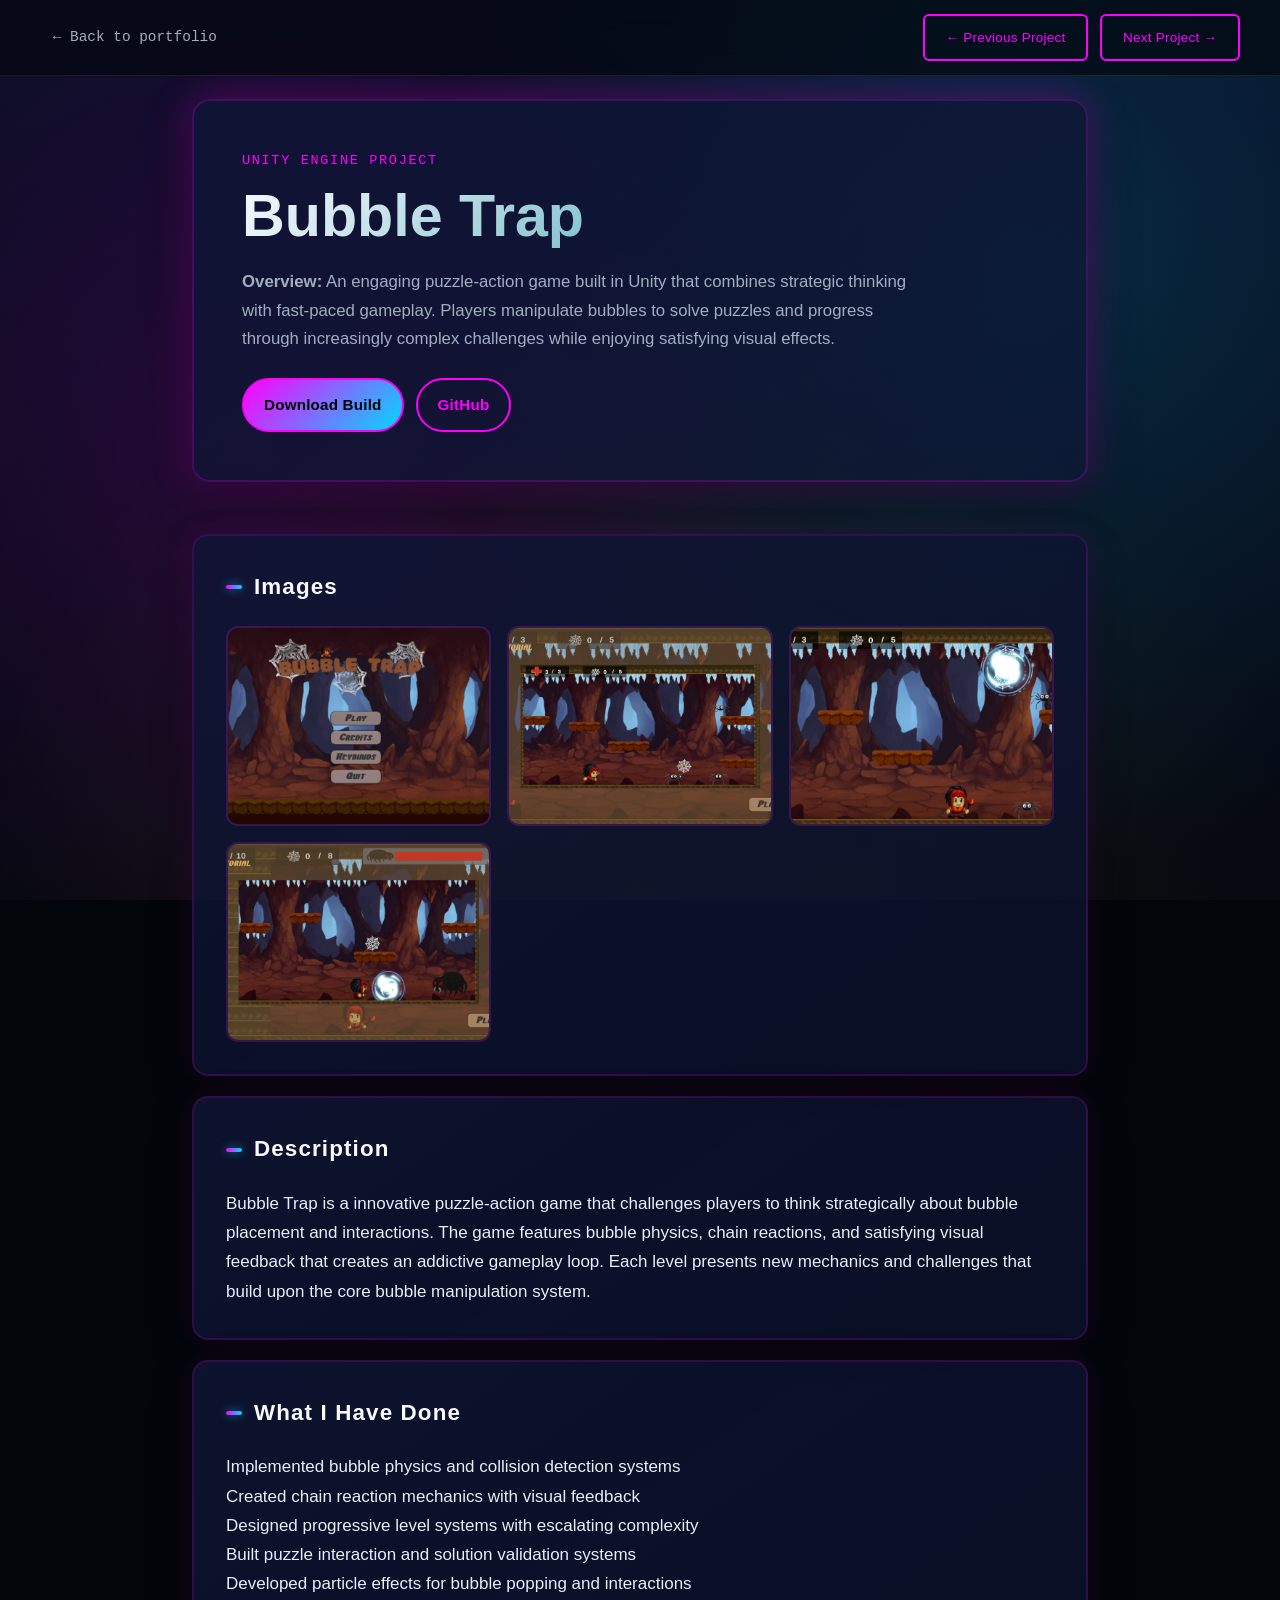
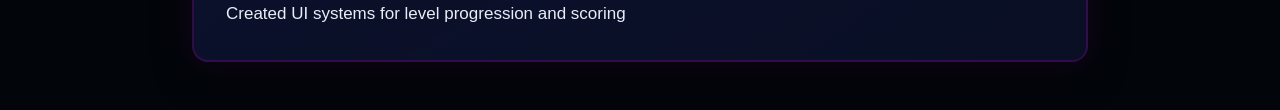
==== commit e50ae723: "Add project screenshots, hero switcher, and updates Add dozens of project screenshot assets and repl" ====
--- a/projects/bubble-trap/index.html
+++ b/projects/bubble-trap/index.html
@@ -23,7 +23,7 @@
       <h1 class="project-title">Bubble Trap</h1>
       <p class="project-about"><strong>Overview:</strong> An engaging puzzle-action game built in Unity that combines strategic thinking with fast-paced gameplay. Players manipulate bubbles to solve puzzles and progress through increasingly complex challenges while enjoying satisfying visual effects.</p>
       <div class="project-actions">
-        <a class="btn primary disabled" href="#" aria-disabled="true">Download Build</a>
+        <a class="btn primary" href="https://drive.google.com/file/d/1cNzXhPa7kWTm0vW5IG1_v5xBtCUH_5g4/view?usp=sharing" target="_blank" rel="noopener noreferrer">Download Build</a>
         <a class="btn outline disabled" href="#" aria-disabled="true">GitHub</a>
       </div>
     </header>
@@ -31,7 +31,10 @@
     <section class="project-section">
       <h2>Images</h2>
       <div class="project-gallery" aria-label="Bubble Trap screenshots">
-        <img src="../../assets/placeholder.png" alt="Bubble Trap screenshot 1" loading="lazy" />
+        <img src="../../assets/Screenshots/Bubble Trap/Screenshot 2025-01-25 033347.png" alt="Bubble Trap screenshot 1" loading="lazy" />
+        <img src="../../assets/Screenshots/Bubble Trap/Screenshot 2025-01-25 033449.png" alt="Bubble Trap screenshot 2" loading="lazy" />
+        <img src="../../assets/Screenshots/Bubble Trap/Screenshot 2025-01-25 033509.png" alt="Bubble Trap screenshot 3" loading="lazy" />
+        <img src="../../assets/Screenshots/Bubble Trap/Screenshot 2025-01-25 033524.png" alt="Bubble Trap screenshot 4" loading="lazy" />
       </div>
     </section>
 
--- a/css/styles.css
+++ b/css/styles.css
@@ -436,9 +436,10 @@
   width: 100%;
   filter: drop-shadow(0 20px 20px rgba(0, 0, 0, 0.35));
   animation: float 4s ease-in-out infinite;
-  transition: filter 0.5s cubic-bezier(0.25, 0.46, 0.45, 0.94), transform 0.5s cubic-bezier(0.25, 0.46, 0.45, 0.94);
+  transition: all 0.6s cubic-bezier(0.25, 0.46, 0.45, 0.94);
   position: relative;
   z-index: 2;
+  opacity: 1;
 }
 .hero-visual:hover .intro-art {
   filter: drop-shadow(0 25px 30px rgba(0, 247, 255, 0.2));
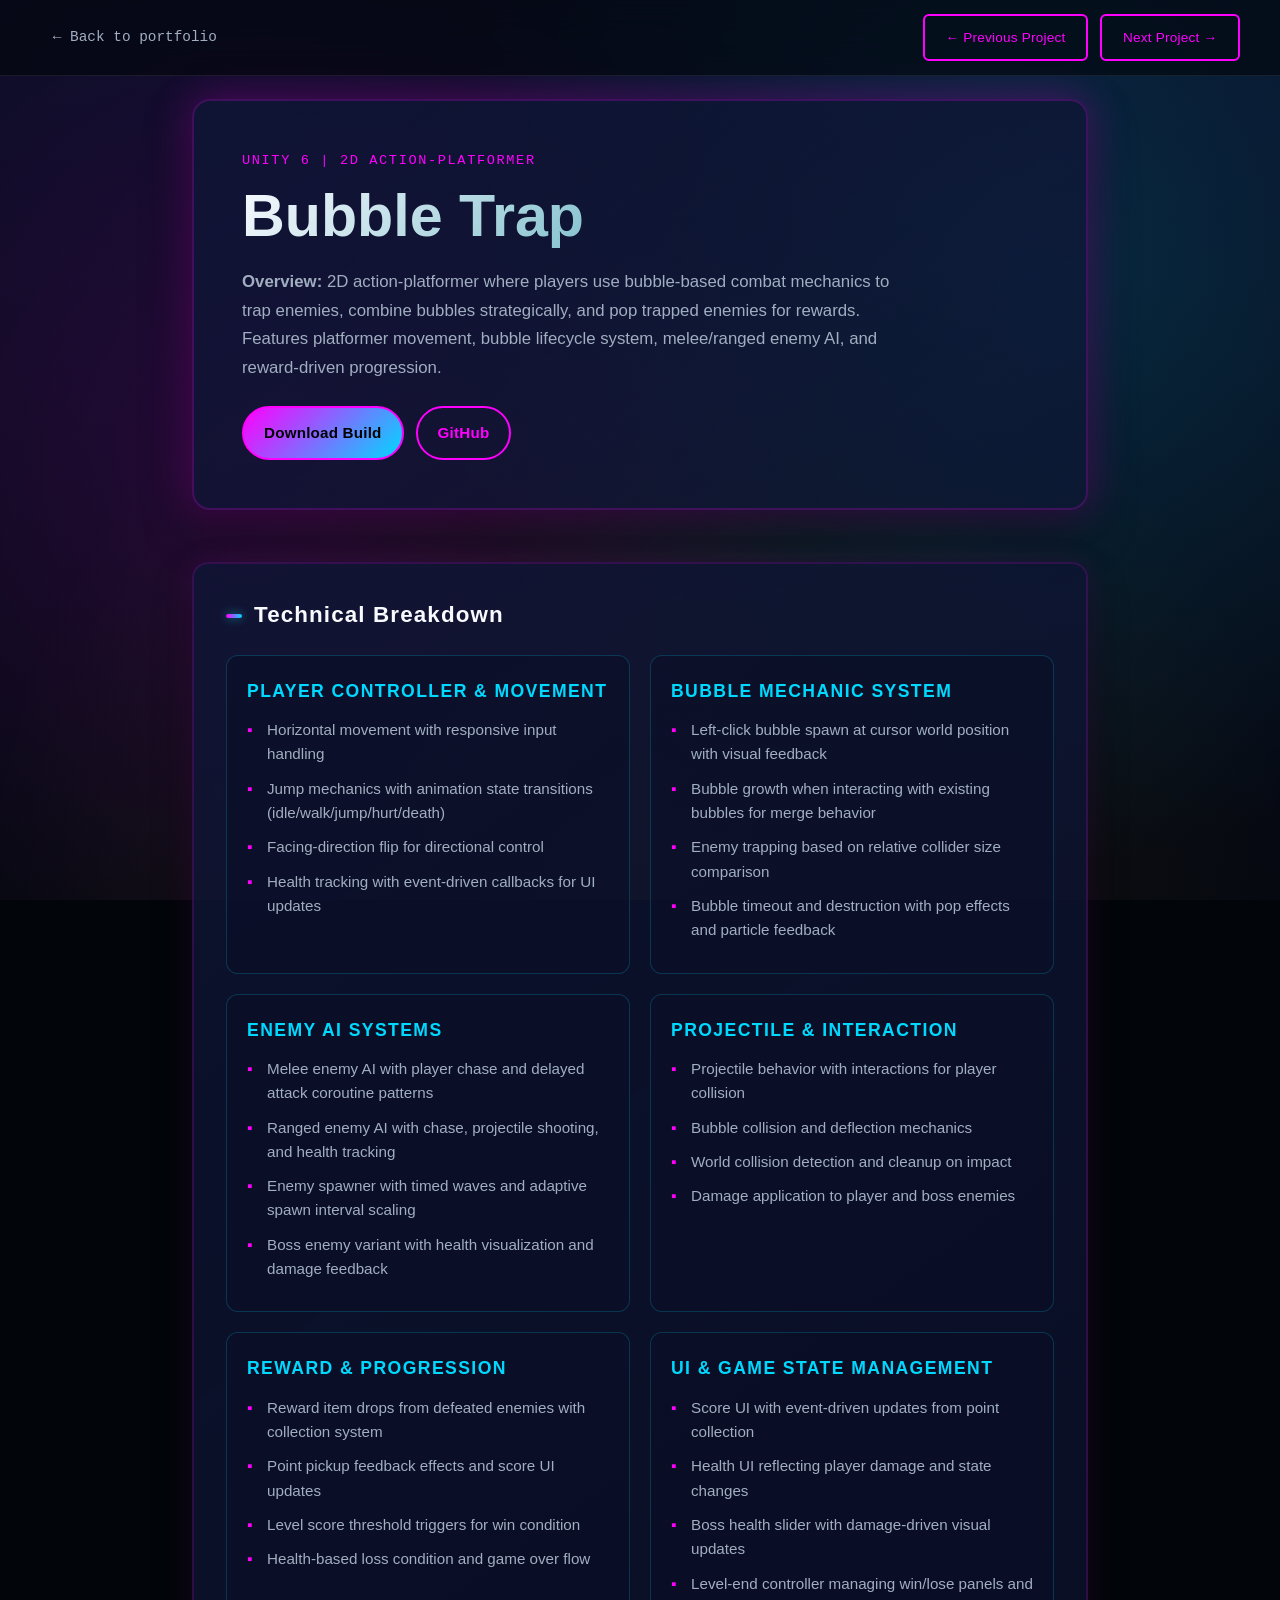
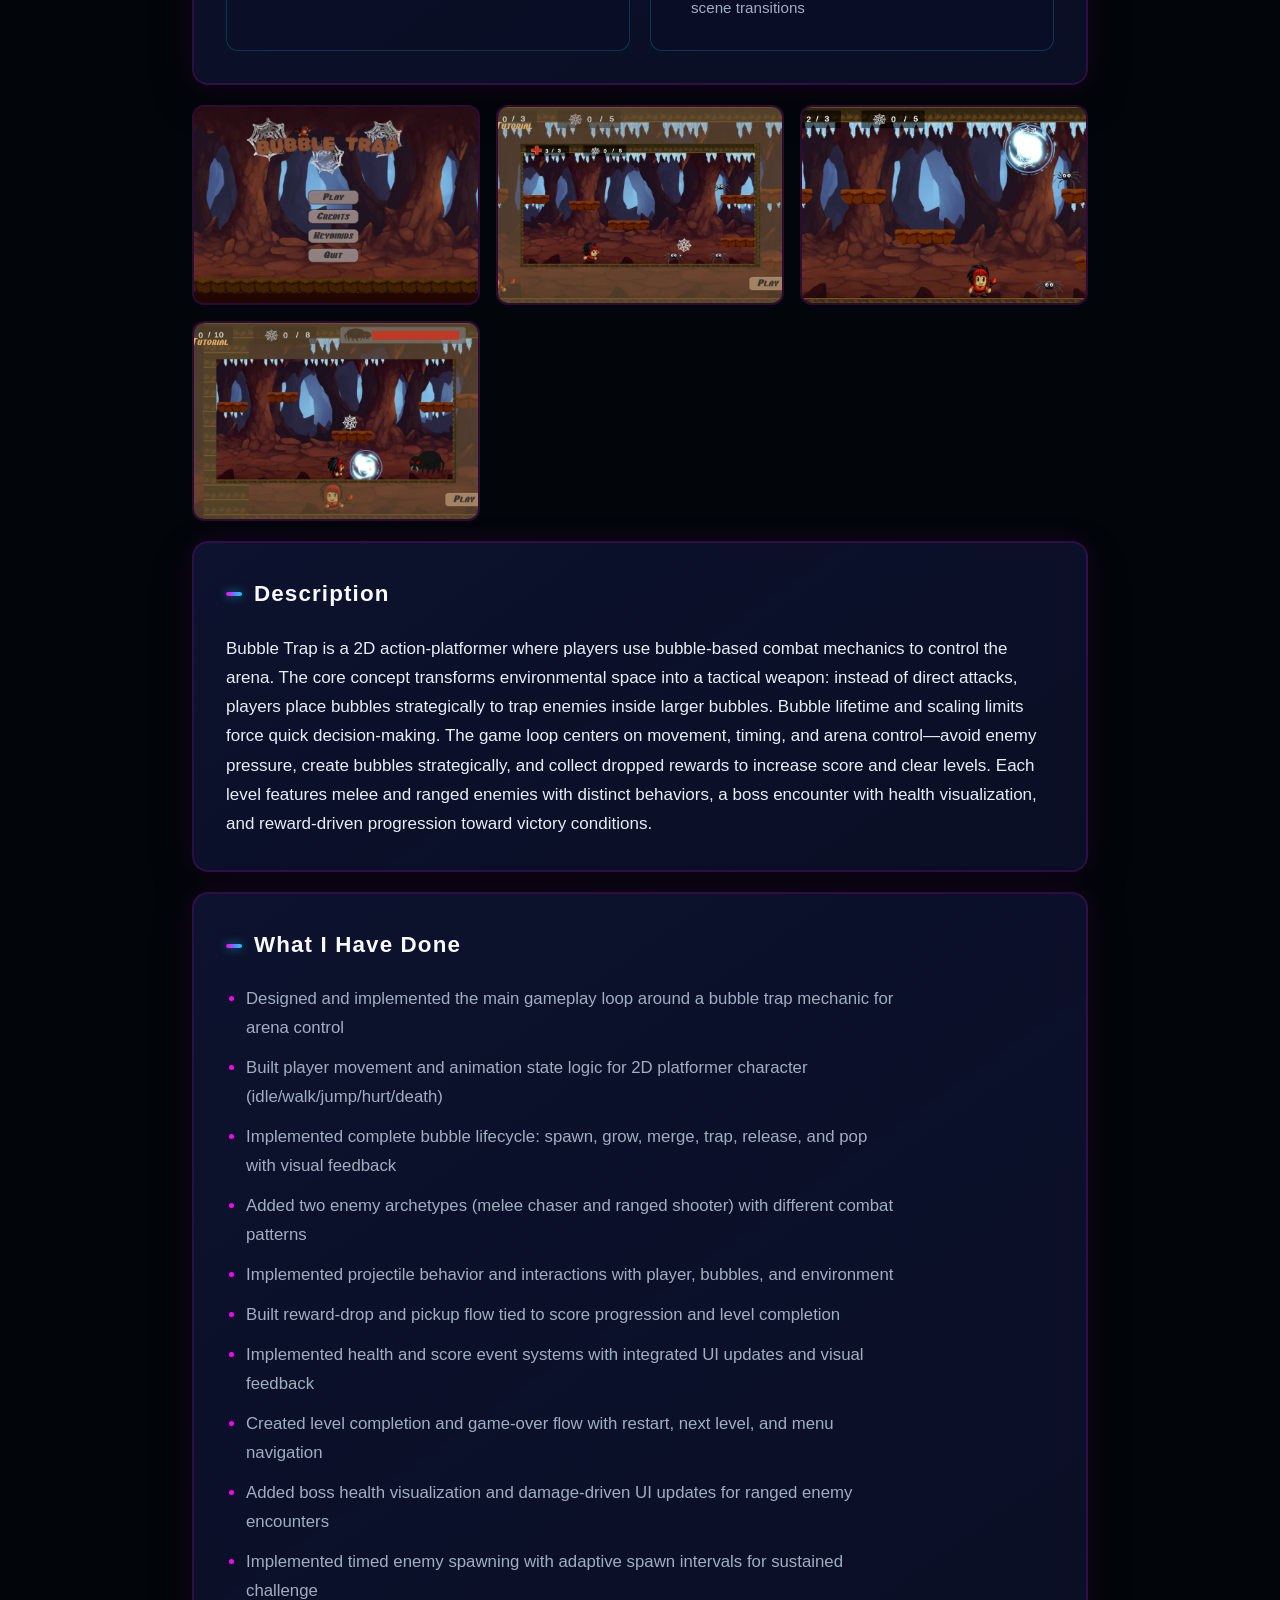
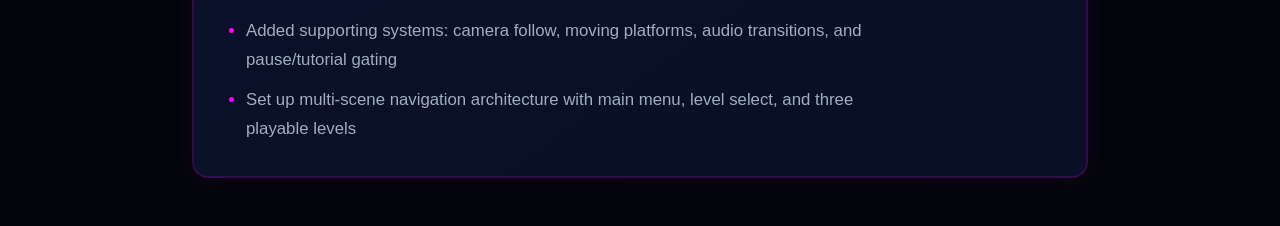
==== commit b0c396d7: "Add project technical details & UI enhancements Add a comprehensive technical breakdown and polish a" ====
--- a/projects/bubble-trap/index.html
+++ b/projects/bubble-trap/index.html
@@ -19,9 +19,9 @@
 
   <main class="container project-view">
     <header class="project-hero">
-      <p class="project-label">Unity Engine Project</p>
+      <p class="project-label">Unity 6 | 2D Action-Platformer</p>
       <h1 class="project-title">Bubble Trap</h1>
-      <p class="project-about"><strong>Overview:</strong> An engaging puzzle-action game built in Unity that combines strategic thinking with fast-paced gameplay. Players manipulate bubbles to solve puzzles and progress through increasingly complex challenges while enjoying satisfying visual effects.</p>
+      <p class="project-about"><strong>Overview:</strong> 2D action-platformer where players use bubble-based combat mechanics to trap enemies, combine bubbles strategically, and pop trapped enemies for rewards. Features platformer movement, bubble lifecycle system, melee/ranged enemy AI, and reward-driven progression.</p>
       <div class="project-actions">
         <a class="btn primary" href="https://drive.google.com/file/d/1cNzXhPa7kWTm0vW5IG1_v5xBtCUH_5g4/view?usp=sharing" target="_blank" rel="noopener noreferrer">Download Build</a>
         <a class="btn outline disabled" href="#" aria-disabled="true">GitHub</a>
@@ -29,7 +29,64 @@
     </header>
 
     <section class="project-section">
-      <h2>Images</h2>
+      <h2>Technical Breakdown</h2>
+      <div class="technical-details">
+        <div class="technical-section">
+          <h3>Player Controller & Movement</h3>
+          <ul>
+            <li>Horizontal movement with responsive input handling</li>
+            <li>Jump mechanics with animation state transitions (idle/walk/jump/hurt/death)</li>
+            <li>Facing-direction flip for directional control</li>
+            <li>Health tracking with event-driven callbacks for UI updates</li>
+          </ul>
+        </div>
+        <div class="technical-section">
+          <h3>Bubble Mechanic System</h3>
+          <ul>
+            <li>Left-click bubble spawn at cursor world position with visual feedback</li>
+            <li>Bubble growth when interacting with existing bubbles for merge behavior</li>
+            <li>Enemy trapping based on relative collider size comparison</li>
+            <li>Bubble timeout and destruction with pop effects and particle feedback</li>
+          </ul>
+        </div>
+        <div class="technical-section">
+          <h3>Enemy AI Systems</h3>
+          <ul>
+            <li>Melee enemy AI with player chase and delayed attack coroutine patterns</li>
+            <li>Ranged enemy AI with chase, projectile shooting, and health tracking</li>
+            <li>Enemy spawner with timed waves and adaptive spawn interval scaling</li>
+            <li>Boss enemy variant with health visualization and damage feedback</li>
+          </ul>
+        </div>
+        <div class="technical-section">
+          <h3>Projectile & Interaction</h3>
+          <ul>
+            <li>Projectile behavior with interactions for player collision</li>
+            <li>Bubble collision and deflection mechanics</li>
+            <li>World collision detection and cleanup on impact</li>
+            <li>Damage application to player and boss enemies</li>
+          </ul>
+        </div>
+        <div class="technical-section">
+          <h3>Reward & Progression</h3>
+          <ul>
+            <li>Reward item drops from defeated enemies with collection system</li>
+            <li>Point pickup feedback effects and score UI updates</li>
+            <li>Level score threshold triggers for win condition</li>
+            <li>Health-based loss condition and game over flow</li>
+          </ul>
+        </div>
+        <div class="technical-section">
+          <h3>UI & Game State Management</h3>
+          <ul>
+            <li>Score UI with event-driven updates from point collection</li>
+            <li>Health UI reflecting player damage and state changes</li>
+            <li>Boss health slider with damage-driven visual updates</li>
+            <li>Level-end controller managing win/lose panels and scene transitions</li>
+          </ul>
+        </div>
+      </div>
+    </section>
       <div class="project-gallery" aria-label="Bubble Trap screenshots">
         <img src="../../assets/Screenshots/Bubble Trap/Screenshot 2025-01-25 033347.png" alt="Bubble Trap screenshot 1" loading="lazy" />
         <img src="../../assets/Screenshots/Bubble Trap/Screenshot 2025-01-25 033449.png" alt="Bubble Trap screenshot 2" loading="lazy" />
@@ -40,18 +97,24 @@
 
     <section class="project-section">
       <h2>Description</h2>
-      <p class="project-description">Bubble Trap is a innovative puzzle-action game that challenges players to think strategically about bubble placement and interactions. The game features bubble physics, chain reactions, and satisfying visual feedback that creates an addictive gameplay loop. Each level presents new mechanics and challenges that build upon the core bubble manipulation system.</p>
+      <p class="project-description">Bubble Trap is a 2D action-platformer where players use bubble-based combat mechanics to control the arena. The core concept transforms environmental space into a tactical weapon: instead of direct attacks, players place bubbles strategically to trap enemies inside larger bubbles. Bubble lifetime and scaling limits force quick decision-making. The game loop centers on movement, timing, and arena control—avoid enemy pressure, create bubbles strategically, and collect dropped rewards to increase score and clear levels. Each level features melee and ranged enemies with distinct behaviors, a boss encounter with health visualization, and reward-driven progression toward victory conditions.</p>
     </section>
 
     <section class="project-section">
       <h2>What I Have Done</h2>
-      <ul class="project-details-list">
-        <li>Implemented bubble physics and collision detection systems</li>
-        <li>Created chain reaction mechanics with visual feedback</li>
-        <li>Designed progressive level systems with escalating complexity</li>
-        <li>Built puzzle interaction and solution validation systems</li>
-        <li>Developed particle effects for bubble popping and interactions</li>
-        <li>Created UI systems for level progression and scoring</li>
+      <ul class="project-about" style="margin:0; padding-left: 1.25rem;">
+        <li>Designed and implemented the main gameplay loop around a bubble trap mechanic for arena control</li>
+        <li>Built player movement and animation state logic for 2D platformer character (idle/walk/jump/hurt/death)</li>
+        <li>Implemented complete bubble lifecycle: spawn, grow, merge, trap, release, and pop with visual feedback</li>
+        <li>Added two enemy archetypes (melee chaser and ranged shooter) with different combat patterns</li>
+        <li>Implemented projectile behavior and interactions with player, bubbles, and environment</li>
+        <li>Built reward-drop and pickup flow tied to score progression and level completion</li>
+        <li>Implemented health and score event systems with integrated UI updates and visual feedback</li>
+        <li>Created level completion and game-over flow with restart, next level, and menu navigation</li>
+        <li>Added boss health visualization and damage-driven UI updates for ranged enemy encounters</li>
+        <li>Implemented timed enemy spawning with adaptive spawn intervals for sustained challenge</li>
+        <li>Added supporting systems: camera follow, moving platforms, audio transitions, and pause/tutorial gating</li>
+        <li>Set up multi-scene navigation architecture with main menu, level select, and three playable levels</li>
       </ul>
     </section>
   </main>
--- a/css/styles.css
+++ b/css/styles.css
@@ -2399,6 +2399,84 @@
   box-shadow: 0 0 10px rgba(0, 247, 255, 0.5);
 }
 
+/* ===== Technical Details Section ===== */
+.technical-details {
+  display: grid;
+  grid-template-columns: repeat(auto-fit, minmax(300px, 1fr));
+  gap: 20px;
+  position: relative;
+  z-index: 2;
+}
+
+.technical-section {
+  background: rgba(10, 14, 39, 0.6);
+  border: 1px solid rgba(0, 217, 255, 0.2);
+  border-radius: 12px;
+  padding: 20px;
+  transition: all 0.3s ease;
+  position: relative;
+}
+
+.technical-section::before {
+  content: '';
+  position: absolute;
+  inset: 0;
+  background: linear-gradient(135deg, rgba(0, 217, 255, 0.1), transparent);
+  border-radius: 12px;
+  opacity: 0;
+  transition: opacity 0.3s ease;
+  pointer-events: none;
+}
+
+.technical-section:hover {
+  border-color: rgba(0, 217, 255, 0.5);
+  box-shadow: 0 8px 25px rgba(0, 217, 255, 0.15), inset 0 0 15px rgba(0, 217, 255, 0.05);
+}
+
+.technical-section:hover::before {
+  opacity: 1;
+}
+
+.technical-section h3 {
+  font-family: var(--heading);
+  font-size: 1.1rem;
+  color: var(--accent-2);
+  margin-bottom: 12px;
+  text-transform: uppercase;
+  letter-spacing: 0.08em;
+  position: relative;
+  z-index: 1;
+}
+
+.technical-section ul {
+  list-style: none;
+  position: relative;
+  z-index: 1;
+}
+
+.technical-section li {
+  color: var(--text-soft);
+  font-size: 0.95rem;
+  line-height: 1.6;
+  margin-bottom: 10px;
+  padding-left: 20px;
+  position: relative;
+  transition: color 0.3s ease;
+}
+
+.technical-section li::before {
+  content: '▪';
+  position: absolute;
+  left: 0;
+  color: var(--accent);
+  font-weight: bold;
+}
+
+.technical-section:hover li {
+  color: var(--text);
+}
+
+
 .project-section ul.project-about,
 .project-section ol.project-about {
   list-style: disc;
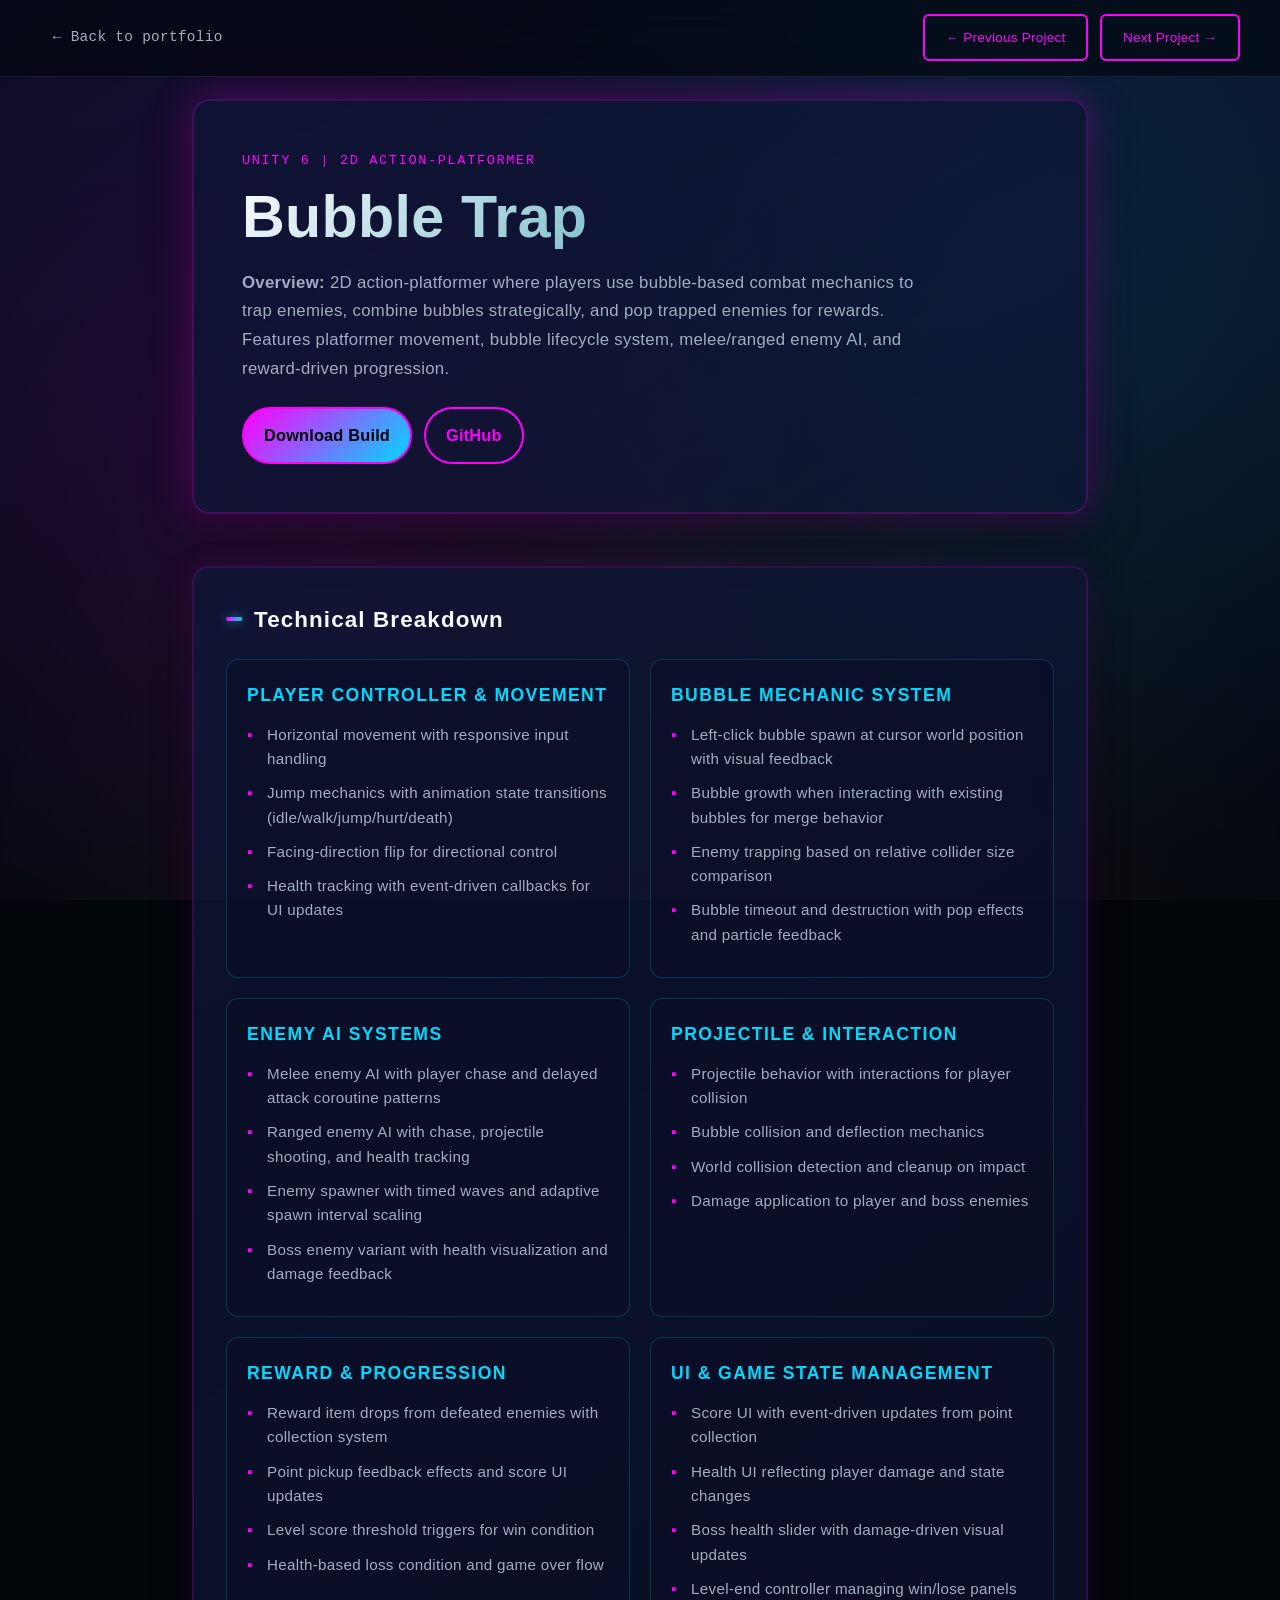
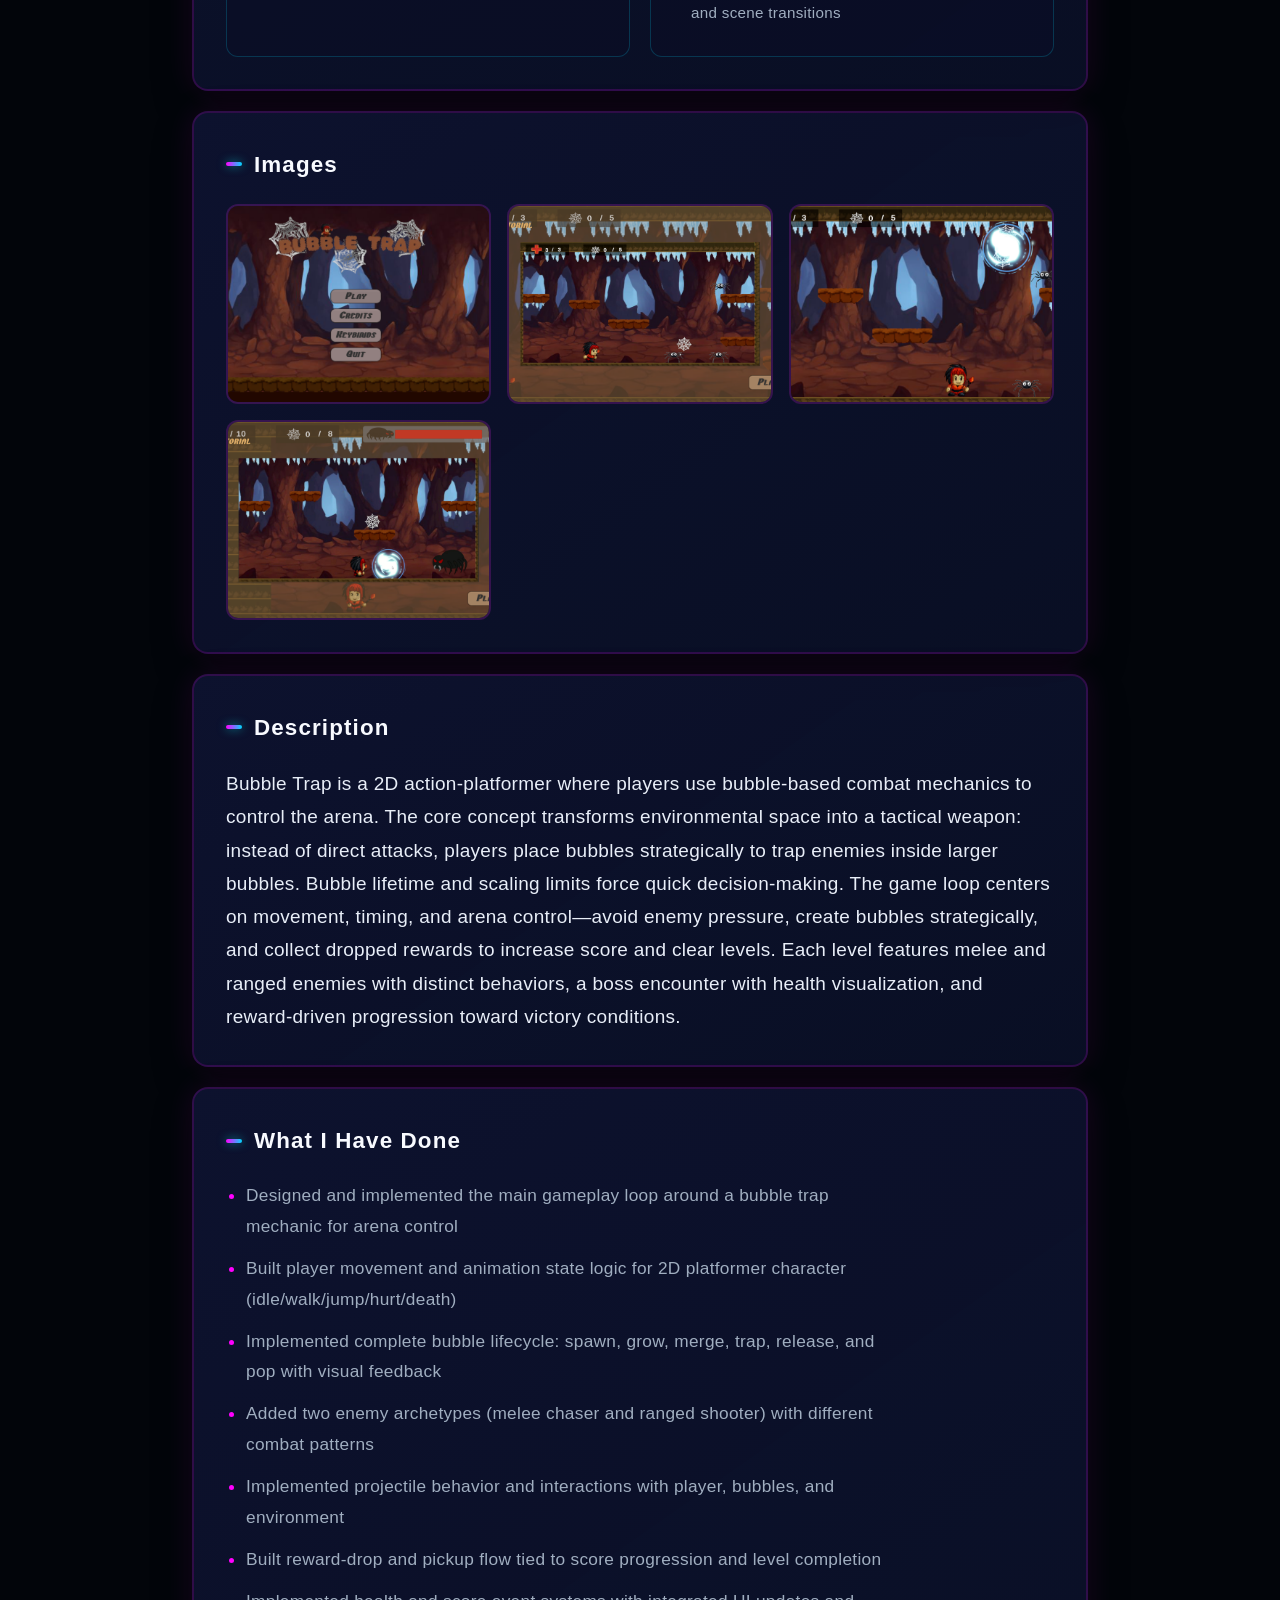
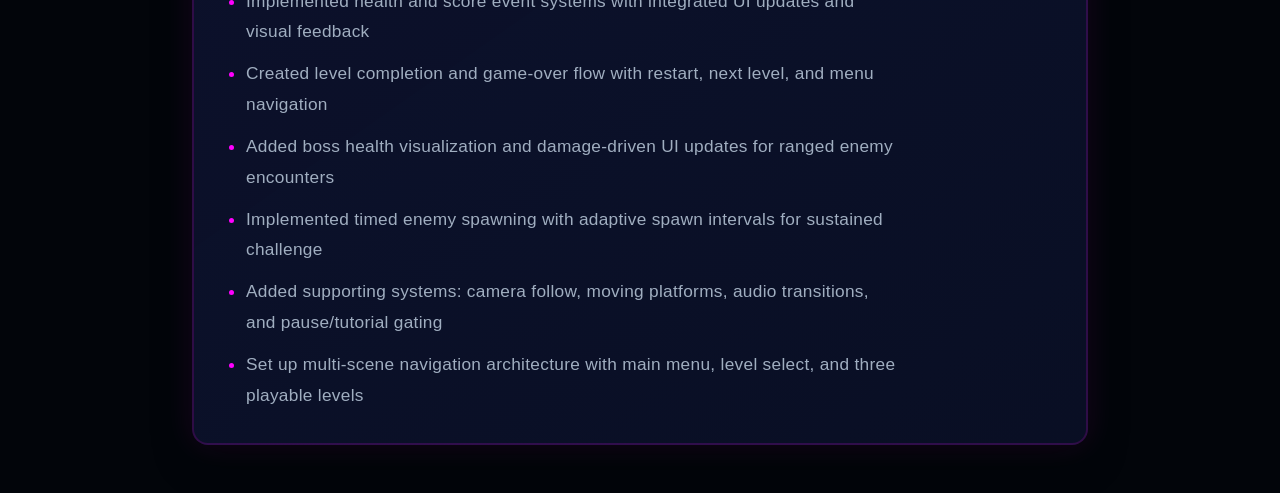
==== commit d06ca83f: "Revamp styles and add project image galleries Large visual overhaul and content updates:  - CSS: adj" ====
--- a/projects/bubble-trap/index.html
+++ b/projects/bubble-trap/index.html
@@ -87,6 +87,9 @@
         </div>
       </div>
     </section>
+
+    <section class="project-section">
+      <h2>Images</h2>
       <div class="project-gallery" aria-label="Bubble Trap screenshots">
         <img src="../../assets/Screenshots/Bubble Trap/Screenshot 2025-01-25 033347.png" alt="Bubble Trap screenshot 1" loading="lazy" />
         <img src="../../assets/Screenshots/Bubble Trap/Screenshot 2025-01-25 033449.png" alt="Bubble Trap screenshot 2" loading="lazy" />
--- a/css/styles.css
+++ b/css/styles.css
@@ -30,12 +30,13 @@
   --mono: 'Share Tech Mono', 'Fira Code', 'Consolas', monospace;
   
   /* Layout */
-  --max-width: 1120px;
+  --max-width: 1200px;
   --radius: 16px;
   
   /* Premium Shadows */
   --shadow: 0 25px 50px -12px rgba(0, 0, 0, 0.65);
   --shadow-light: 0 10px 30px -5px rgba(255, 0, 255, 0.15);
+  --shadow-glow: 0 0 30px rgba(255, 0, 255, 0.25);
   
   --transition: all 0.3s cubic-bezier(0.25, 0.8, 0.25, 1);
 }}
@@ -48,6 +49,7 @@
   height: 100%;
 }
 *, *::before, *::after { box-sizing: border-box; margin: 0; padding: 0; }
+
 /* ===== 3D Background Canvas ===== */
 #bg-canvas {
   position: fixed;
@@ -57,13 +59,14 @@
   height: 100%;
   z-index: -1;
   pointer-events: none;
-  opacity: 0.8;
+  opacity: 0.6;
 }
 
 html { 
   scroll-behavior: smooth;
   background: #02050a;
 }
+
 @keyframes bodyFadeIn {
   from { opacity: 0.8; }
   to { opacity: 1; }
@@ -72,22 +75,39 @@
 body {
   font-family: var(--font);
   background:
-    radial-gradient(circle at 20% 50%, rgba(255, 0, 255, 0.12), transparent 50%),
-    radial-gradient(circle at 80% 30%, rgba(0, 217, 255, 0.15), transparent 50%),
-    radial-gradient(circle at 50% 100%, rgba(255, 215, 0, 0.08), transparent 60%),
+    radial-gradient(circle at 20% 50%, rgba(255, 0, 255, 0.1), transparent 50%),
+    radial-gradient(circle at 80% 30%, rgba(0, 217, 255, 0.12), transparent 50%),
+    radial-gradient(circle at 50% 100%, rgba(255, 215, 0, 0.06), transparent 60%),
     linear-gradient(180deg, #0a0e27 0%, #050810 100%);
   background-attachment: fixed;
   color: var(--text);
-  font-size: 17px;
-  line-height: 1.72;
+  font-size: 19px;
+  line-height: 1.75;
+  letter-spacing: 0.3px;
   -webkit-font-smoothing: antialiased;
   overflow-x: hidden;
   min-height: 100vh;
   animation: bodyFadeIn 0.3s ease-in;
 }
-a { color: var(--accent); text-decoration: none; transition: var(--transition); }
-a:hover { color: var(--white); }
-img { max-width: 100%; display: block; }
+
+a { 
+  color: var(--accent); 
+  text-decoration: none; 
+  transition: var(--transition);
+  position: relative;
+}
+
+a:hover { 
+  color: var(--white);
+  text-shadow: 0 0 10px var(--accent);
+}
+
+img { 
+  max-width: 100%; 
+  display: block;
+  border-radius: var(--radius);
+}
+
 ul { list-style: none; }
 
 /* ===== Container ===== */
@@ -95,7 +115,7 @@
   width: 100%;
   max-width: var(--max-width);
   margin: 0 auto;
-  padding: 0 clamp(20px, 4vw, 48px);
+  padding: 0 clamp(20px, 5vw, 60px);
 }
 
 main {
@@ -215,7 +235,7 @@
 }
 .nav a {
   color: var(--text-soft);
-  font-size: 0.92rem;
+  font-size: 1rem;
   font-weight: 600;
   letter-spacing: 0.2px;
   position: relative;
@@ -385,7 +405,7 @@
 .hero-summary {
   max-width: 60ch;
   color: var(--text-soft);
-  font-size: 1.03rem;
+  font-size: 1.12rem;
   margin-bottom: 30px;
   animation: slideInLeft 0.8s ease-out 0.4s both;
   line-height: 1.8;
@@ -473,7 +493,7 @@
   padding: 12px 20px;
   border-radius: 999px;
   border: 1px solid transparent;
-  font-size: 0.95rem;
+  font-size: 1.02rem;
   font-weight: 600;
   letter-spacing: 0.2px;
   transition: all 0.3s cubic-bezier(0.34, 1.56, 0.64, 1);
@@ -543,16 +563,33 @@
 .section-title {
   display: flex;
   align-items: center;
-  gap: 10px;
+  gap: 14px;
   font-family: var(--heading);
-  font-size: clamp(1.25rem, 3vw, 1.85rem);
+  font-size: clamp(2rem, 5vw, 3.2rem);
+  font-weight: 800;
+  letter-spacing: -1.2px;
   color: var(--white);
-  margin-bottom: 32px;
+  margin-bottom: 24px;
+  animation: slideInLeft 0.7s ease-out;
+  position: relative;
+}
+.section-title::before {
+  content: '';
+  width: 4px;
+  height: clamp(2rem, 5vw, 3.2rem);
+  background: linear-gradient(180deg, var(--accent), var(--accent-2));
+  border-radius: 2px;
+  box-shadow: 0 0 20px rgba(255, 0, 255, 0.4);
+  animation: expandHeight 0.8s ease-out;
 }
 .section-title .num {
-  color: var(--accent);
+  color: var(--accent-2);
   font-family: var(--mono);
-  font-size: 0.95rem;
+  font-size: 0.8em;
+  font-weight: 700;
+  opacity: 0.9;
+  animation: fadeInDown 0.6s ease-out;
+}
   font-weight: 600;
   text-shadow: 0 0 12px var(--accent), 0 0 24px rgba(255, 0, 255, 0.3);
 }
@@ -600,7 +637,7 @@
   border-radius: 10px;
   color: var(--text);
   padding: 12px 14px;
-  font-size: 0.92rem;
+  font-size: 1rem;
   transition: all 0.3s cubic-bezier(0.34, 1.56, 0.64, 1);
   position: relative;
   overflow: hidden;
@@ -761,7 +798,7 @@
 }
 .engine-badge img { width: 14px; height: 14px; }
 .project-card h4 {
-  font-size: 1.07rem;
+  font-size: 1.15rem;
   font-family: var(--heading);
   color: var(--white);
   line-height: 1.35;
@@ -775,8 +812,8 @@
 }
 .project-card p {
   color: var(--text-soft);
-  font-size: 0.92rem;
-  line-height: 1.62;
+  font-size: 1rem;
+  line-height: 1.65;
   position: relative;
   z-index: 2;
   transition: color 0.3s ease;
@@ -836,131 +873,6 @@
 .project-card .project-links a {
   border-bottom: 1px solid rgba(0, 247, 255, 0.32);
 }
-.project-card.is-clickable {
-  cursor: pointer;
-}
-.project-card.is-clickable:focus {
-  outline: 2px solid rgba(76, 201, 240, 0.7);
-  outline-offset: 2px;
-}
-.project-thumb {
-  width: 100%;
-  height: 170px;
-  object-fit: cover;
-  border-radius: 10px;
-  border: 1px solid rgba(255, 255, 255, 0.08);
-  background: rgba(255, 255, 255, 0.02);
-  transition: all 0.4s ease;
-  position: relative;
-  z-index: 2;
-}
-.project-card:hover .project-thumb {
-  border-color: rgba(0, 247, 255, 0.3);
-  box-shadow: 0 10px 25px rgba(0, 247, 255, 0.15);
-}
-.project-meta {
-  display: flex;
-  align-items: center;
-  justify-content: space-between;
-  gap: 10px;
-  position: relative;
-  z-index: 2;
-}
-.engine-badge {
-  display: inline-flex;
-  align-items: center;
-  gap: 8px;
-  border-radius: 999px;
-  padding: 5px 10px;
-  font-size: 0.78rem;
-  color: var(--white);
-  background: rgba(0, 247, 255, 0.1);
-  border: 1px solid rgba(0, 247, 255, 0.2);
-  transition: all 0.3s ease;
-  animation: slideInLeft 0.6s ease-out;
-}
-.engine-badge:hover {
-  background: rgba(0, 247, 255, 0.2);
-  border-color: rgba(0, 247, 255, 0.4);
-  box-shadow: 0 0 12px rgba(0, 247, 255, 0.3);
-}
-.engine-badge img { width: 14px; height: 14px; }
-.project-card h4 {
-  font-size: 1.07rem;
-  font-family: var(--heading);
-  color: var(--white);
-  line-height: 1.35;
-  transition: all 0.3s ease;
-  position: relative;
-  z-index: 2;
-}
-.project-card:hover h4 {
-  color: var(--accent);
-  text-shadow: 0 0 12px rgba(0, 247, 255, 0.3);
-}
-.project-card p {
-  color: var(--text-soft);
-  font-size: 0.92rem;
-  line-height: 1.62;
-  position: relative;
-  z-index: 2;
-  transition: color 0.3s ease;
-}
-.project-card:hover p {
-  color: var(--text);
-}
-.project-links { 
-  display: flex; 
-  align-items: center; 
-  gap: 12px;
-  position: relative;
-  z-index: 2;
-}
-.project-links a {
-  color: var(--text-soft);
-  font-size: 0.9rem;
-  font-family: var(--mono);
-  border-bottom: 2px solid transparent;
-  transition: all 0.3s ease;
-  position: relative;
-}
-.project-links a::before {
-  content: '';
-  position: absolute;
-  bottom: -2px;
-  left: 0;
-  width: 0;
-  height: 2px;
-  background: linear-gradient(90deg, var(--accent), var(--accent-2));
-  transition: width 0.3s ease;
-}
-.project-links a:hover { 
-  color: var(--accent);
-  border-color: rgba(76, 201, 240, 0.5);
-}
-.project-links a:hover::before { width: 100%; }
-.project-card .tags { display: flex; flex-wrap: wrap; gap: 8px; }
-.project-card .tag {
-  font-family: var(--mono);
-  font-size: 0.73rem;
-  color: var(--text-soft);
-  border: 1px solid rgba(255, 255, 255, 0.14);
-  border-radius: 999px;
-  padding: 4px 9px;
-  transition: all 0.3s ease;
-}
-.project-card .tag:hover {
-  border-color: rgba(0, 247, 255, 0.4);
-  background: rgba(0, 247, 255, 0.05);
-  color: var(--accent);
-}
-.project-card .project-links {
-  margin-top: auto;
-}
-
-.project-card .project-links a {
-  border-bottom: 1px solid rgba(0, 247, 255, 0.32);
-}
 
 /* ===== Experience & HUD ===== */
 .experience-grid {
@@ -1031,7 +943,7 @@
 }
 .experience-company {
   color: var(--text);
-  font-size: 0.9rem;
+  font-size: 0.98rem;
   transition: color 0.3s ease;
   position: relative;
   z-index: 2;
@@ -1054,8 +966,8 @@
 }
 .experience-points li {
   color: var(--text-soft);
-  font-size: 0.88rem;
-  line-height: 1.52;
+  font-size: 0.96rem;
+  line-height: 1.55;
   transition: color 0.3s ease;
   position: relative;
   z-index: 2;
@@ -1162,7 +1074,7 @@
 }
 .contact-text {
   color: var(--text-soft);
-  font-size: 1.02rem;
+  font-size: 1.1rem;
   margin: 0 auto 26px;
   max-width: 58ch;
   position: relative;
@@ -1182,7 +1094,7 @@
 }
 .social-links a {
   color: var(--text-soft);
-  font-size: 0.94rem;
+  font-size: 1.02rem;
   border-bottom: 1px solid transparent;
   transition: all 0.3s ease;
   position: relative;
@@ -1207,7 +1119,7 @@
 .site-footer {
   text-align: center;
   color: var(--text-soft);
-  font-size: 0.84rem;
+  font-size: 0.92rem;
   padding: 28px 0 34px;
   animation: slideInUp 0.8s ease-out;
 }
@@ -1289,20 +1201,17 @@
   background: rgba(8, 14, 28, 0.9);
   box-shadow: 0 30px 60px rgba(0, 0, 0, 0.45), 0 0 40px rgba(0, 247, 255, 0.2);
   padding: 28px;
-  animation: scaleIn 0.6s cubic-bezier(0.34, 1.56, 0.64, 1);
 }
 .loading-title {
   font-family: var(--heading);
   color: var(--white);
   font-size: 1.35rem;
   margin-bottom: 8px;
-  animation: slideInDown 0.6s ease-out 0.1s both;
 }
 .loading-subtitle {
   color: var(--text-soft);
   margin-bottom: 16px;
   font-size: 0.95rem;
-  animation: slideInUp 0.6s ease-out 0.2s both;
 }
 .loading-bar {
   width: 100%;
@@ -1310,7 +1219,6 @@
   border-radius: 999px;
   background: rgba(255, 255, 255, 0.08);
   overflow: hidden;
-  box-shadow: inset 0 0 8px rgba(0, 0, 0, 0.5);
 }
 .loading-bar span {
   display: block;
@@ -1668,11 +1576,11 @@
 }
 
 @keyframes pulse-glow {
-  0%, 100% { 
+  0%, 100% {
     opacity: 1;
     filter: drop-shadow(0 0 8px rgba(0, 247, 255, 0.4));
   }
-  50% { 
+  50% {
     opacity: 0.8;
     filter: drop-shadow(0 0 20px rgba(0, 247, 255, 0.8));
   }
@@ -2493,8 +2401,9 @@
 .project-section ul.project-about li,
 .project-section ol.project-about li {
   color: var(--text-soft);
-  line-height: 1.72;
+  line-height: 1.78;
   transition: all 0.3s ease;
+  font-size: 1.08rem;
 }
 
 .project-section:hover ul.project-about li,
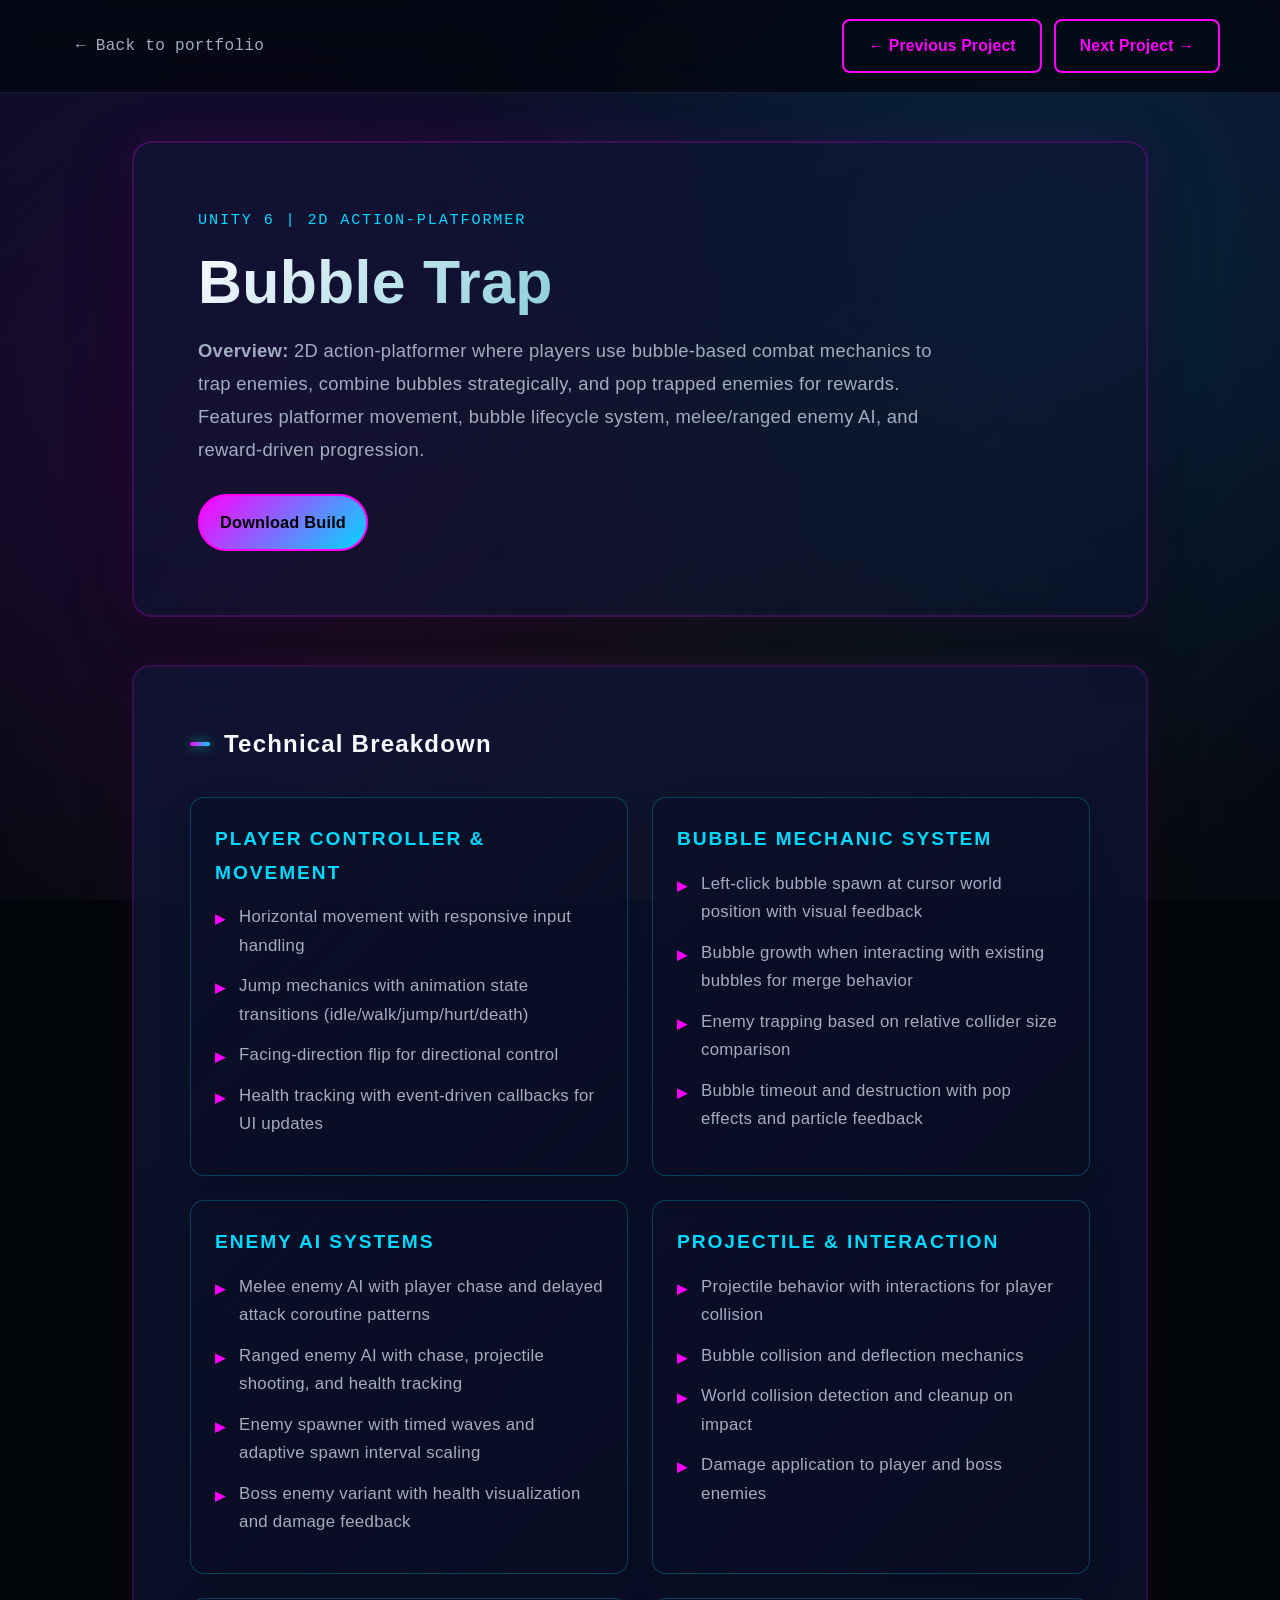
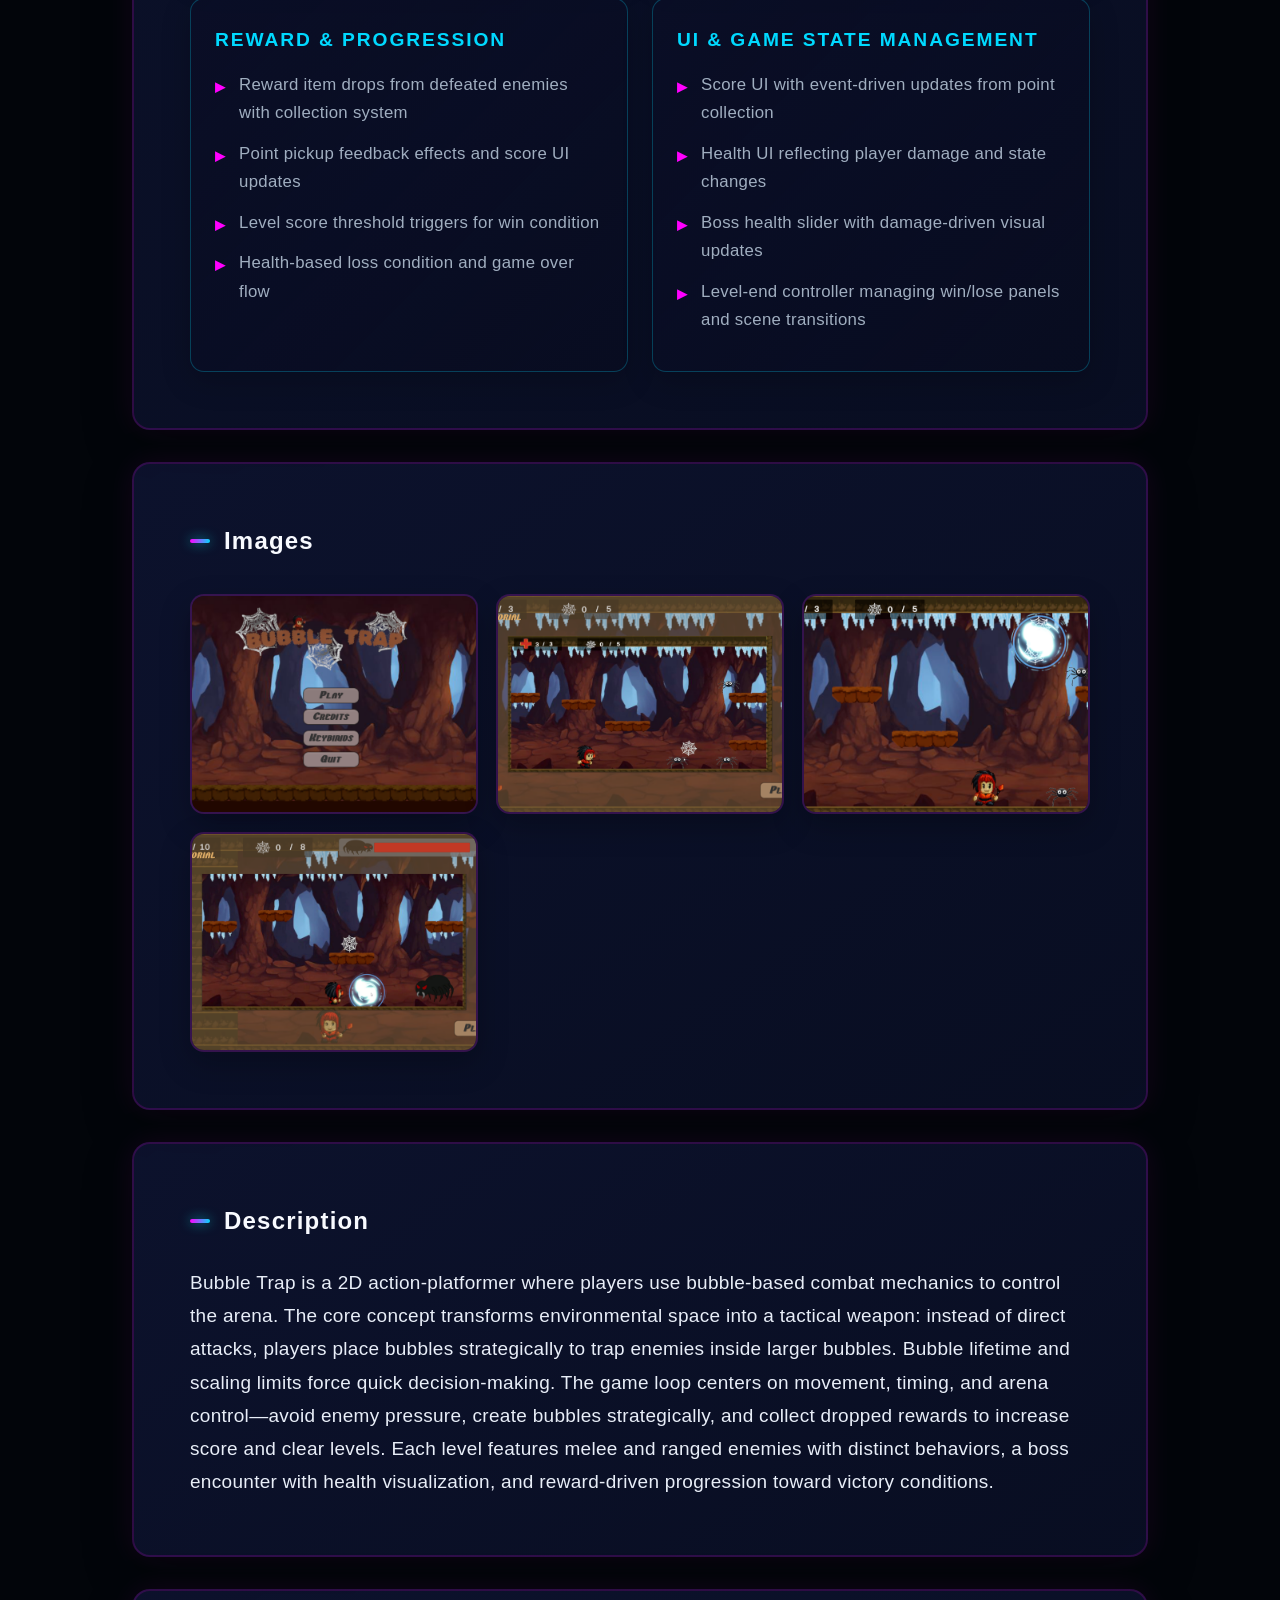
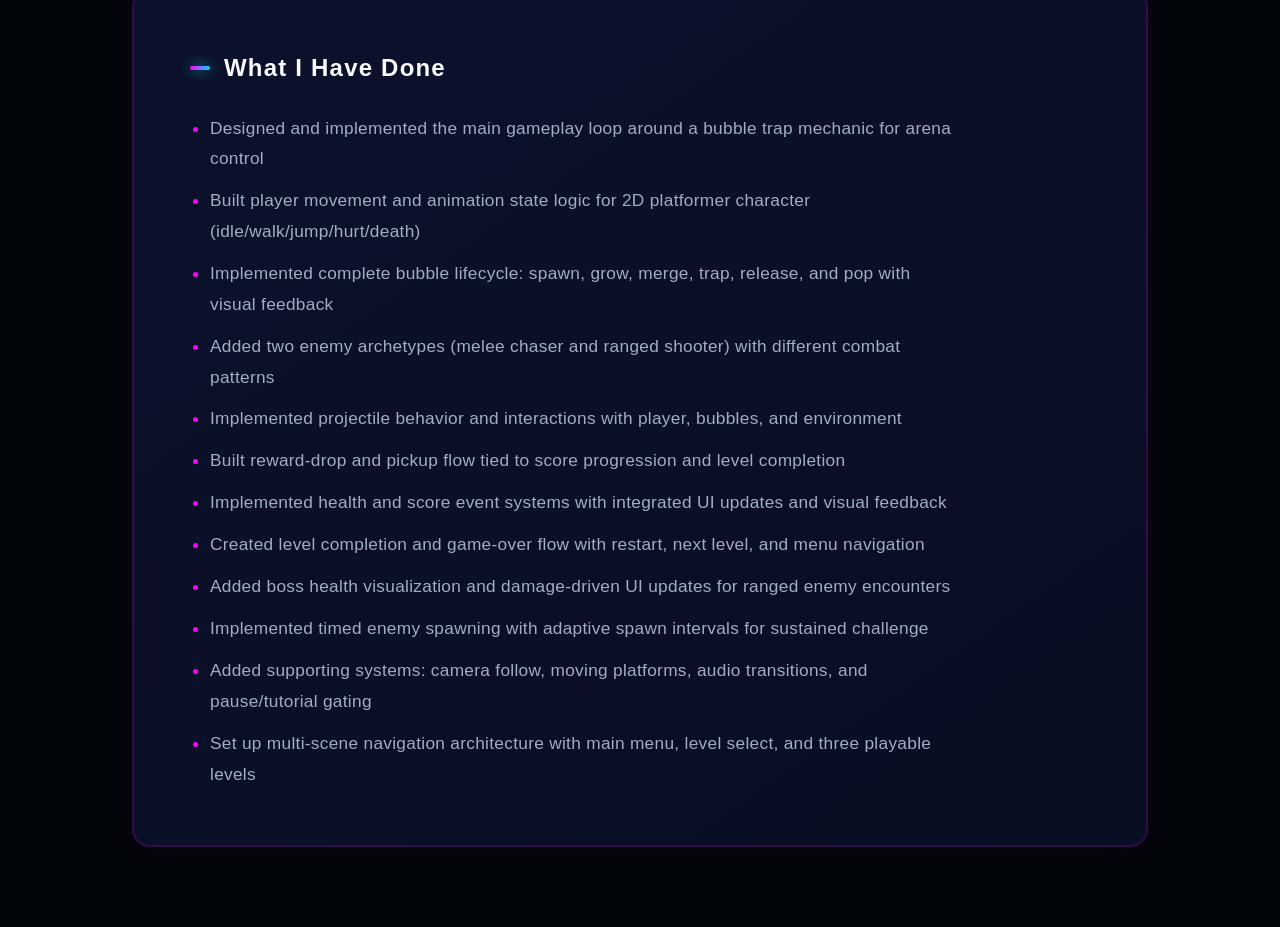
==== commit 605f6cfb: "Revamp project styles and add About section Large style/UI overhaul for project pages and gallery (g" ====
--- a/projects/bubble-trap/index.html
+++ b/projects/bubble-trap/index.html
@@ -24,7 +24,6 @@
       <p class="project-about"><strong>Overview:</strong> 2D action-platformer where players use bubble-based combat mechanics to trap enemies, combine bubbles strategically, and pop trapped enemies for rewards. Features platformer movement, bubble lifecycle system, melee/ranged enemy AI, and reward-driven progression.</p>
       <div class="project-actions">
         <a class="btn primary" href="https://drive.google.com/file/d/1cNzXhPa7kWTm0vW5IG1_v5xBtCUH_5g4/view?usp=sharing" target="_blank" rel="noopener noreferrer">Download Build</a>
-        <a class="btn outline disabled" href="#" aria-disabled="true">GitHub</a>
       </div>
     </header>
 
--- a/css/styles.css
+++ b/css/styles.css
@@ -1934,21 +1934,27 @@
 /* ===== Project Gallery Styles ===== */
 .project-gallery {
   display: grid;
-  grid-template-columns: repeat(auto-fit, minmax(240px, 1fr));
-  gap: 16px;
-}
+  grid-template-columns: repeat(auto-fit, minmax(260px, 1fr));
+  gap: 18px;
+  margin-top: 2rem;
+  position: relative;
+  z-index: 2;
+}
+
 .project-gallery img {
   width: 100%;
-  height: 200px;
+  height: 220px;
   object-fit: cover;
-  border-radius: 12px;
+  border-radius: 14px;
   border: 2px solid rgba(255, 0, 255, 0.15);
   background: rgba(255, 255, 255, 0.03);
   cursor: zoom-in;
-  transition: border-color 0.3s ease, box-shadow 0.3s ease;
+  transition: all 0.4s cubic-bezier(0.34, 1.56, 0.64, 1);
   position: relative;
   overflow: hidden;
-}
+  box-shadow: 0 12px 30px rgba(0, 0, 0, 0.25);
+}
+
 .project-gallery img::before {
   content: '';
   position: absolute;
@@ -1958,14 +1964,13 @@
   transition: transform 0.6s ease;
   z-index: 1;
 }
+
 .project-gallery img:hover {
   border-color: rgba(255, 0, 255, 0.6);
-  box-shadow: 0 25px 50px rgba(255, 0, 255, 0.25), 0 0 40px rgba(255, 0, 255, 0.2);
-}
-.project-gallery img:hover {
-  border-color: rgba(0, 247, 255, 0.5);
-  box-shadow: 0 25px 50px rgba(0, 247, 255, 0.2), 0 0 40px rgba(0, 247, 255, 0.15);
-}
+  box-shadow: 0 25px 60px rgba(255, 0, 255, 0.3), 0 0 50px rgba(255, 0, 255, 0.2);
+  transform: translateY(-8px) scale(1.03);
+}
+
 .project-gallery img:hover::before {
   transform: translateX(100%);
 }
@@ -2075,11 +2080,12 @@
 }
 
 .project-view {
-  max-width: 980px;
-  padding-top: 1.4rem;
-  padding-bottom: 3rem;
+  max-width: 1100px;
+  padding-top: 3rem;
+  padding-bottom: 5rem;
   display: grid;
-  gap: 20px;
+  gap: 32px;
+  margin: 0 auto;
 }
 
 .project-topbar {
@@ -2088,12 +2094,12 @@
   z-index: 80;
   width: 100%;
   margin: 0;
-  padding: 0.9rem clamp(20px, 4vw, 40px);
+  padding: 1.2rem clamp(20px, 5vw, 60px);
   display: flex;
   align-items: center;
   justify-content: space-between;
   gap: 24px;
-  background: rgba(2, 5, 10, 0.6);
+  background: rgba(2, 5, 10, 0.7);
   border-bottom: 1px solid rgba(255, 255, 255, 0.08);
   backdrop-filter: blur(16px);
   animation: slideInDown 0.6s ease-out;
@@ -2102,28 +2108,29 @@
 
 .project-topbar:hover,
 .project-topbar.scrolled {
-  background: rgba(2, 5, 10, 0.85);
+  background: rgba(2, 5, 10, 0.9);
   border-bottom-color: rgba(0, 247, 255, 0.15);
-  box-shadow: 0 8px 32px rgba(0, 0, 0, 0.3);
+  box-shadow: 0 8px 32px rgba(0, 0, 0, 0.4);
+  backdrop-filter: blur(20px);
 }
 
 .project-topbar .back-link {
   color: var(--text-soft);
   font-family: var(--mono);
-  font-size: 0.9rem;
+  font-size: 1rem;
   font-weight: 500;
   transition: all 0.3s ease;
   animation: slideInLeft 0.6s ease-out;
   white-space: nowrap;
   text-decoration: none;
-  padding: 0.5rem 0.8rem;
-  border-radius: 6px;
+  padding: 0.6rem 1rem;
+  border-radius: 8px;
 }
 
 .project-topbar .back-link:hover {
   color: var(--accent);
-  background: rgba(255, 0, 255, 0.08);
-  text-shadow: 0 0 10px var(--accent), 0 0 20px rgba(255, 0, 255, 0.3);
+  background: rgba(255, 0, 255, 0.1);
+  text-shadow: 0 0 12px var(--accent);
 }
 
 .project-topbar .project-nav-group {
@@ -2137,32 +2144,33 @@
 
 .project-topbar .btn {
   min-width: auto;
-  padding: 0.6rem 1.3rem;
-  font-size: 0.85rem;
-  font-weight: 500;
+  padding: 0.7rem 1.5rem;
+  font-size: 0.98rem;
+  font-weight: 600;
   white-space: nowrap;
-  border-radius: 6px;
+  border-radius: 8px;
   transition: all 0.3s ease;
 }
 
 .project-hero {
   position: relative;
   overflow: hidden;
-  background: linear-gradient(145deg, var(--theme-bg-card-hover), var(--theme-bg-card));
-  border: 2px solid var(--theme-border);
-  border-radius: 18px;
-  padding: 3rem;
-  box-shadow: 0 20px 50px rgba(0, 0, 0, 0.4), 0 0 40px var(--theme-glow);
+  background: linear-gradient(145deg, rgba(15, 21, 53, 0.7), rgba(12, 18, 45, 0.5));
+  border: 2px solid rgba(255, 0, 255, 0.2);
+  border-radius: 20px;
+  padding: 4rem;
+  box-shadow: 0 20px 60px rgba(0, 0, 0, 0.4), 0 0 40px rgba(255, 0, 255, 0.1);
   transition: all 0.4s ease;
   opacity: 1 !important;
-  margin-bottom: 2rem;
+  margin-bottom: 1rem;
+  animation: slideInUp 0.8s ease-out;
 }
 
 .project-hero::before {
   content: '';
   position: absolute;
   inset: 0;
-  background: radial-gradient(circle at 50% 0%, var(--theme-glow), transparent 60%);
+  background: radial-gradient(circle at 50% 0%, rgba(0, 247, 255, 0.08), transparent 70%);
   pointer-events: none;
   opacity: 0;
   animation: none;
@@ -2173,16 +2181,16 @@
   position: absolute;
   inset: 0;
   border: 2px solid transparent;
-  border-image: linear-gradient(135deg, var(--theme-primary), var(--theme-secondary), transparent) 1;
+  border-image: linear-gradient(135deg, var(--accent), var(--accent-2), transparent) 1;
   pointer-events: none;
   opacity: 0;
   animation: none;
-  border-radius: 16px;
+  border-radius: 18px;
 }
 
 .project-hero:hover {
-  border-color: var(--theme-border-hover);
-  box-shadow: 0 20px 50px rgba(0, 0, 0, 0.3), 0 0 60px var(--theme-shadow-hover);
+  border-color: rgba(255, 0, 255, 0.5);
+  box-shadow: 0 25px 75px rgba(255, 0, 255, 0.25), 0 0 60px rgba(255, 0, 255, 0.15);
 }
 
 .project-hero:hover::before {
@@ -2194,12 +2202,12 @@
 }
 
 .project-label {
-  color: var(--theme-primary);
+  color: var(--accent-2);
   font-family: var(--mono);
-  font-size: 0.85rem;
+  font-size: 0.95rem;
   letter-spacing: 0.12em;
   text-transform: uppercase;
-  margin-bottom: 12px;
+  margin-bottom: 16px;
   animation: slideInLeft 0.6s ease-out 0.1s both;
   position: relative;
   z-index: 2;
@@ -2207,25 +2215,26 @@
 
 .project-title {
   font-family: var(--heading);
-  font-size: clamp(2.2rem, 4.8vw, 3.7rem);
+  font-size: clamp(2.4rem, 5.5vw, 3.8rem);
   line-height: 1.08;
   color: var(--white);
   margin-bottom: 20px;
   animation: slideInLeft 0.8s ease-out 0.2s both;
-  background: linear-gradient(135deg, var(--white), rgba(0, 247, 255, 0.5));
+  background: linear-gradient(135deg, var(--white), rgba(0, 247, 255, 0.6));
   -webkit-background-clip: text;
   -webkit-text-fill-color: transparent;
   background-clip: text;
   position: relative;
   z-index: 2;
+  font-weight: 800;
 }
 
 .project-about {
   color: var(--text-soft);
-  font-size: 1.05rem;
-  margin-bottom: 24px;
-  max-width: 72ch;
-  line-height: 1.7;
+  font-size: 1.15rem;
+  margin-bottom: 28px;
+  max-width: 75ch;
+  line-height: 1.78;
   animation: slideInUp 0.8s ease-out 0.3s both;
   position: relative;
   z-index: 2;
@@ -2242,23 +2251,24 @@
 
 .project-actions {
   display: flex;
-  gap: 12px;
+  gap: 14px;
   flex-wrap: wrap;
-  margin-top: 8px;
+  margin-top: 12px;
   position: relative;
   z-index: 2;
 }
 
 .project-section {
-  background: linear-gradient(145deg, rgba(15, 21, 53, 0.85), rgba(12, 18, 45, 0.75));
+  background: linear-gradient(145deg, rgba(15, 21, 53, 0.8), rgba(12, 18, 45, 0.7));
   border: 2px solid rgba(255, 0, 255, 0.15);
-  border-radius: 16px;
-  padding: 32px;
-  box-shadow: 0 16px 40px rgba(0, 0, 0, 0.3), 0 0 30px rgba(255, 0, 255, 0.1);
-  transition: border-color 0.3s ease, box-shadow 0.3s ease, background 0.3s ease;
+  border-radius: 18px;
+  padding: 3.5rem;
+  box-shadow: 0 16px 50px rgba(0, 0, 0, 0.3), 0 0 30px rgba(255, 0, 255, 0.08);
+  transition: all 0.4s ease;
   position: relative;
   overflow: hidden;
   opacity: 1 !important;
+  animation: slideInUp 0.8s ease-out;
 }
 
 .project-section::before {
@@ -2268,11 +2278,12 @@
   background: linear-gradient(135deg, rgba(255, 0, 255, 0.08), transparent 40%, rgba(0, 217, 255, 0.06));
   pointer-events: none;
   opacity: 0;
+  transition: opacity 0.4s ease;
 }
 
 .project-section:hover {
   border-color: rgba(255, 0, 255, 0.4);
-  box-shadow: 0 16px 50px rgba(255, 0, 255, 0.2), 0 0 40px rgba(255, 0, 255, 0.15);
+  box-shadow: 0 20px 60px rgba(255, 0, 255, 0.2), 0 0 50px rgba(255, 0, 255, 0.12);
 }
 
 .project-section:hover::before {
@@ -2282,63 +2293,69 @@
 .project-section h2 {
   display: flex;
   align-items: center;
-  gap: 12px;
+  gap: 14px;
   font-family: var(--heading);
-  font-size: 1.4rem;
+  font-size: 1.5rem;
   letter-spacing: 0.05em;
   color: var(--white);
-  margin-bottom: 20px;
+  margin-bottom: 24px;
   transition: all 0.3s ease;
   position: relative;
   z-index: 2;
+  font-weight: 700;
 }
 
 .project-section h2:hover {
   color: var(--accent);
-  text-shadow: 0 0 15px rgba(0, 247, 255, 0.3);
+  text-shadow: 0 0 18px rgba(0, 247, 255, 0.4);
 }
 
 .project-section h2::before {
   content: '';
-  width: 16px;
+  width: 20px;
   height: 4px;
   border-radius: 999px;
   background: linear-gradient(90deg, var(--accent), var(--accent-2));
-  box-shadow: 0 0 10px rgba(0, 247, 255, 0.5);
+  box-shadow: 0 0 12px rgba(0, 247, 255, 0.6);
+  flex-shrink: 0;
 }
 
 /* ===== Technical Details Section ===== */
 .technical-details {
   display: grid;
-  grid-template-columns: repeat(auto-fit, minmax(300px, 1fr));
-  gap: 20px;
+  grid-template-columns: repeat(auto-fit, minmax(320px, 1fr));
+  gap: 24px;
   position: relative;
   z-index: 2;
+  margin-top: 2rem;
 }
 
 .technical-section {
-  background: rgba(10, 14, 39, 0.6);
-  border: 1px solid rgba(0, 217, 255, 0.2);
-  border-radius: 12px;
-  padding: 20px;
+  background: linear-gradient(135deg, rgba(10, 14, 39, 0.7), rgba(8, 12, 30, 0.5));
+  border: 1.5px solid rgba(0, 217, 255, 0.25);
+  border-radius: 14px;
+  padding: 24px;
   transition: all 0.3s ease;
   position: relative;
+  overflow: hidden;
+  box-shadow: 0 10px 30px rgba(0, 0, 0, 0.2);
 }
 
 .technical-section::before {
   content: '';
   position: absolute;
   inset: 0;
-  background: linear-gradient(135deg, rgba(0, 217, 255, 0.1), transparent);
-  border-radius: 12px;
+  background: linear-gradient(135deg, rgba(0, 217, 255, 0.12), transparent);
+  border-radius: 14px;
   opacity: 0;
   transition: opacity 0.3s ease;
   pointer-events: none;
 }
 
 .technical-section:hover {
-  border-color: rgba(0, 217, 255, 0.5);
-  box-shadow: 0 8px 25px rgba(0, 217, 255, 0.15), inset 0 0 15px rgba(0, 217, 255, 0.05);
+  border-color: rgba(0, 217, 255, 0.6);
+  box-shadow: 0 12px 40px rgba(0, 217, 255, 0.2), inset 0 0 20px rgba(0, 217, 255, 0.08);
+  transform: translateY(-4px);
 }
 
 .technical-section:hover::before {
@@ -2347,13 +2364,14 @@
 
 .technical-section h3 {
   font-family: var(--heading);
-  font-size: 1.1rem;
+  font-size: 1.2rem;
   color: var(--accent-2);
-  margin-bottom: 12px;
+  margin-bottom: 14px;
   text-transform: uppercase;
-  letter-spacing: 0.08em;
+  letter-spacing: 0.1em;
   position: relative;
   z-index: 1;
+  font-weight: 700;
 }
 
 .technical-section ul {
@@ -2364,12 +2382,27 @@
 
 .technical-section li {
   color: var(--text-soft);
-  font-size: 0.95rem;
-  line-height: 1.6;
-  margin-bottom: 10px;
-  padding-left: 20px;
-  position: relative;
-  transition: color 0.3s ease;
+  font-size: 1.05rem;
+  line-height: 1.7;
+  margin-bottom: 12px;
+  padding-left: 24px;
+  position: relative;
+  transition: all 0.3s ease;
+}
+
+.technical-section li::before {
+  content: '▸';
+  position: absolute;
+  left: 0;
+  color: var(--accent);
+  font-weight: bold;
+  font-size: 1.2rem;
+}
+
+.technical-section:hover li {
+  color: var(--text);
+  transform: translateX(4px);
+}
 }
 
 .technical-section li::before {
@@ -2431,7 +2464,7 @@
 
 @media (max-width: 768px) {
   .project-topbar {
-    padding: 0.8rem clamp(16px, 3vw, 22px);
+    padding: 1rem clamp(16px, 4vw, 24px);
     flex-direction: row;
     align-items: center;
     justify-content: space-between;
@@ -2439,36 +2472,64 @@
   }
   
   .project-topbar .back-link {
-    font-size: 0.8rem;
-    padding: 0.4rem 0.6rem;
+    font-size: 0.95rem;
+    padding: 0.5rem 0.8rem;
   }
   
   .project-topbar .project-nav-group {
     flex-direction: row;
-    gap: 8px;
+    gap: 10px;
   }
   
   .project-topbar .btn { 
     min-width: auto;
-    padding: 0.5rem 1rem;
-    font-size: 0.75rem;
-  }
+    padding: 0.6rem 1.2rem;
+    font-size: 0.9rem;
+  }
+  
   .project-view {
-    padding-top: 1rem;
-    padding-bottom: 2.4rem;
-    gap: 16px;
-  }
-  .project-hero,
+    padding-top: 2rem;
+    padding-bottom: 4rem;
+    gap: 24px;
+  }
+  
+  .project-hero {
+    padding: 2.5rem;
+  }
+  
+  .project-title {
+    font-size: clamp(2rem, 4.5vw, 3rem);
+  }
+  
+  .project-about {
+    font-size: 1.08rem;
+    line-height: 1.72;
+  }
+  
   .project-section {
-    padding: 18px;
-  }
-  .project-about {
-    font-size: 0.98rem;
-    line-height: 1.7;
-  }
-  .project-switch {
-    flex-direction: column;
-    align-items: stretch;
+    padding: 2.5rem;
+  }
+  
+  .project-section h2 {
+    font-size: 1.35rem;
+  }
+  
+  .technical-details {
+    grid-template-columns: 1fr;
+    gap: 20px;
+  }
+  
+  .technical-section {
+    padding: 20px;
+  }
+  
+  .project-gallery {
+    grid-template-columns: repeat(auto-fit, minmax(200px, 1fr));
+    gap: 12px;
+  }
+  
+  .project-gallery img {
+    height: 160px;
   }
 }
 
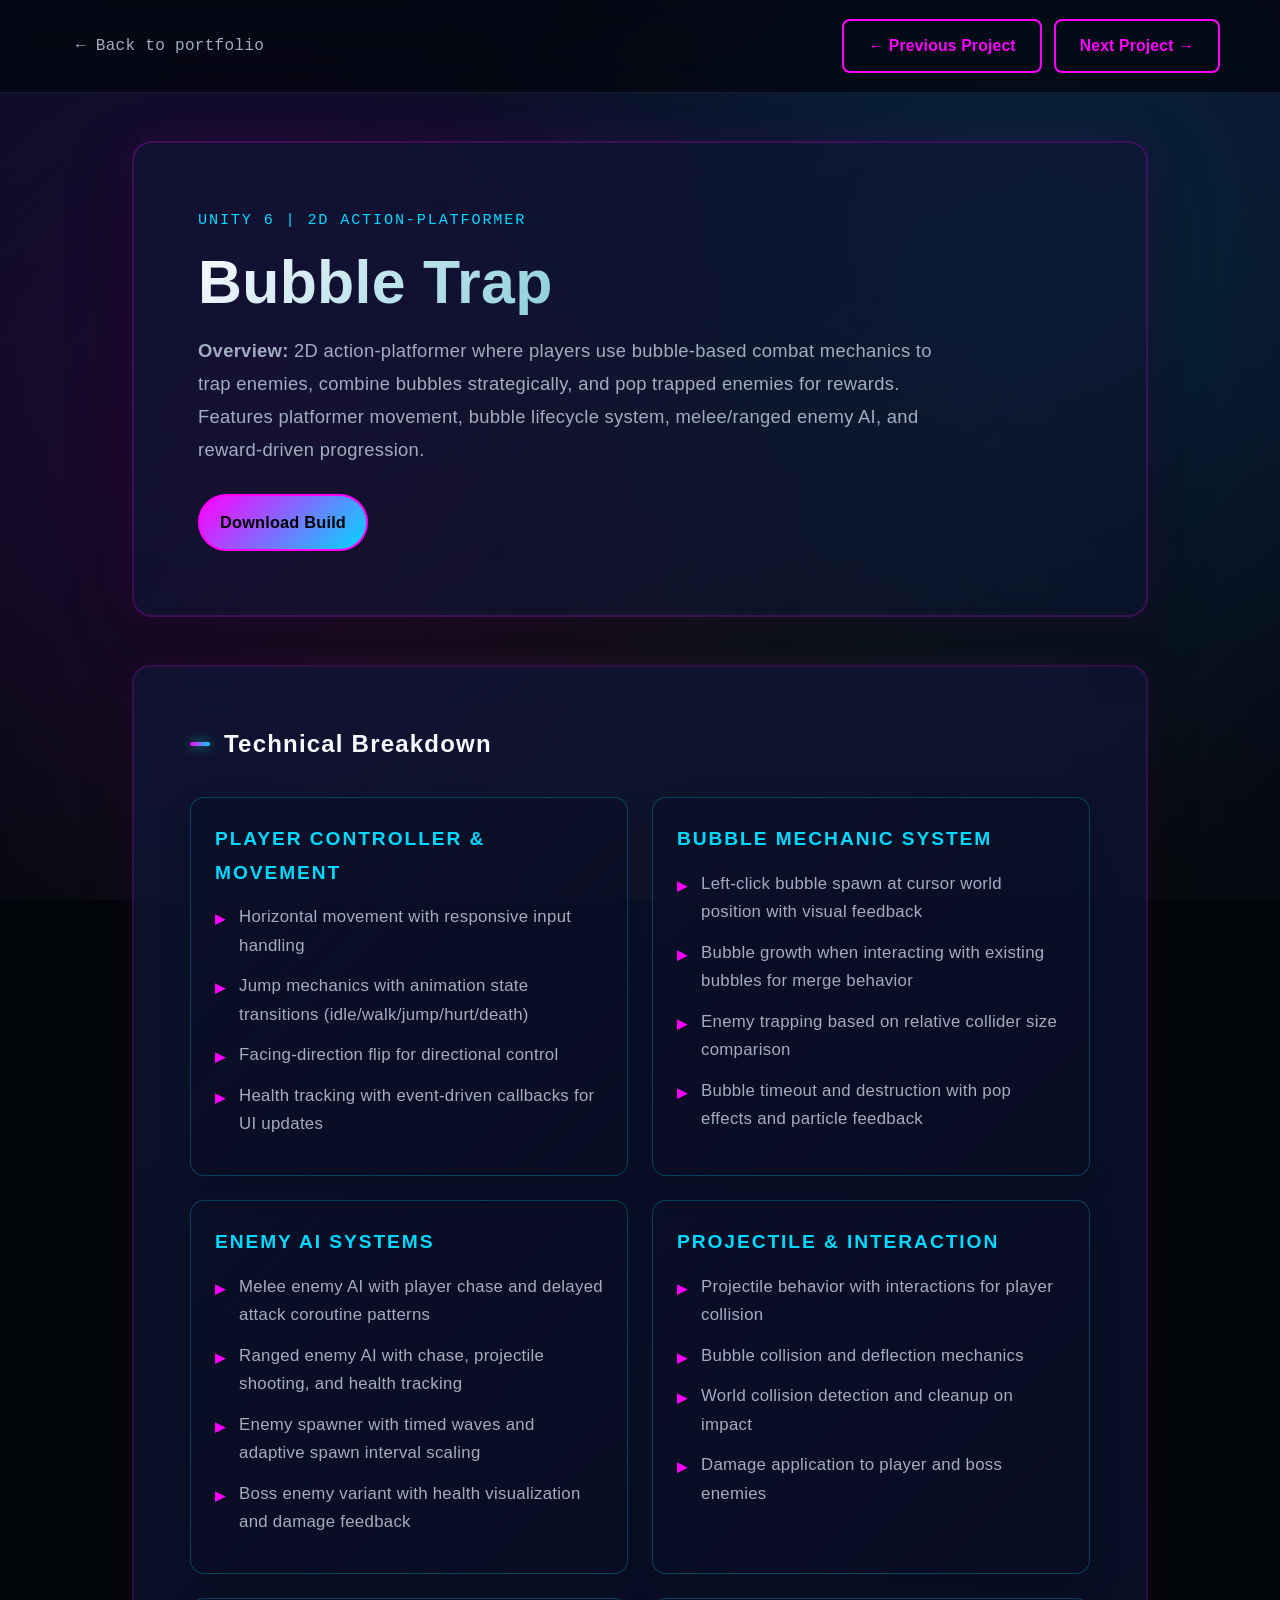
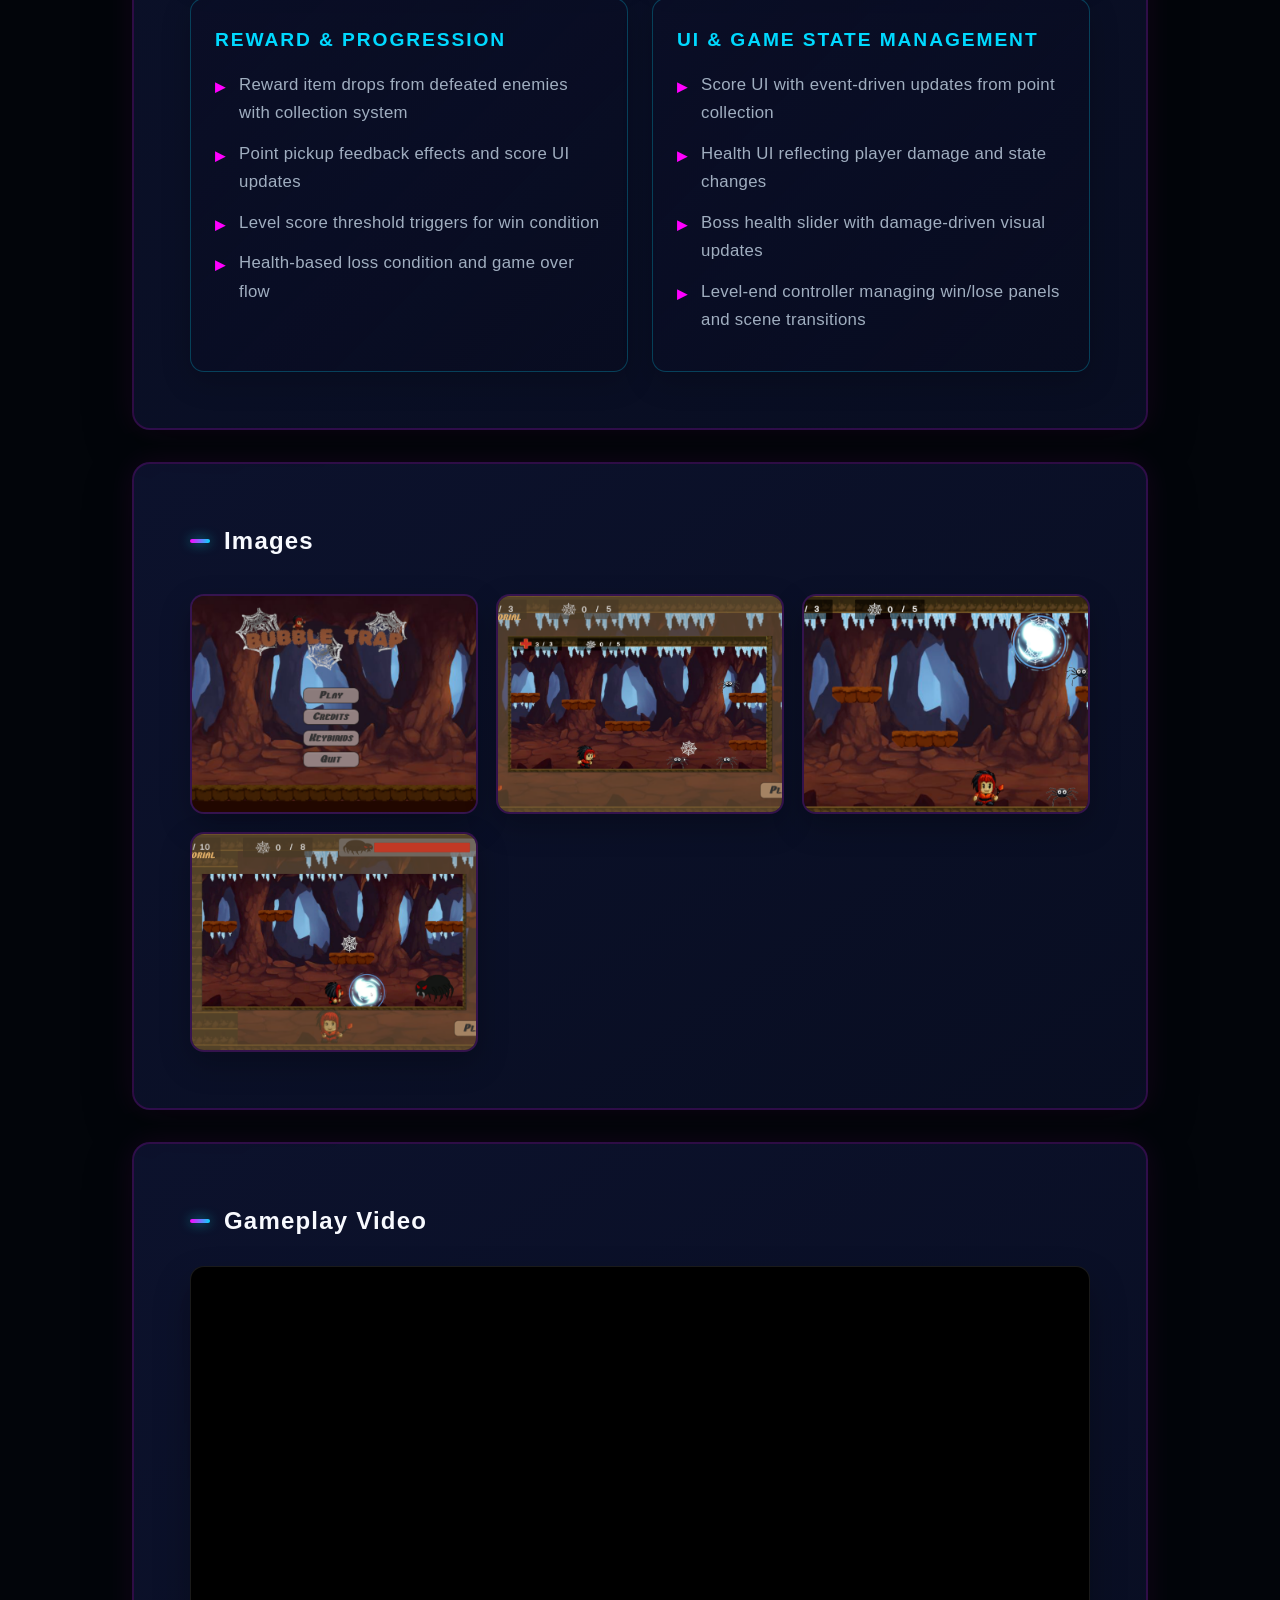
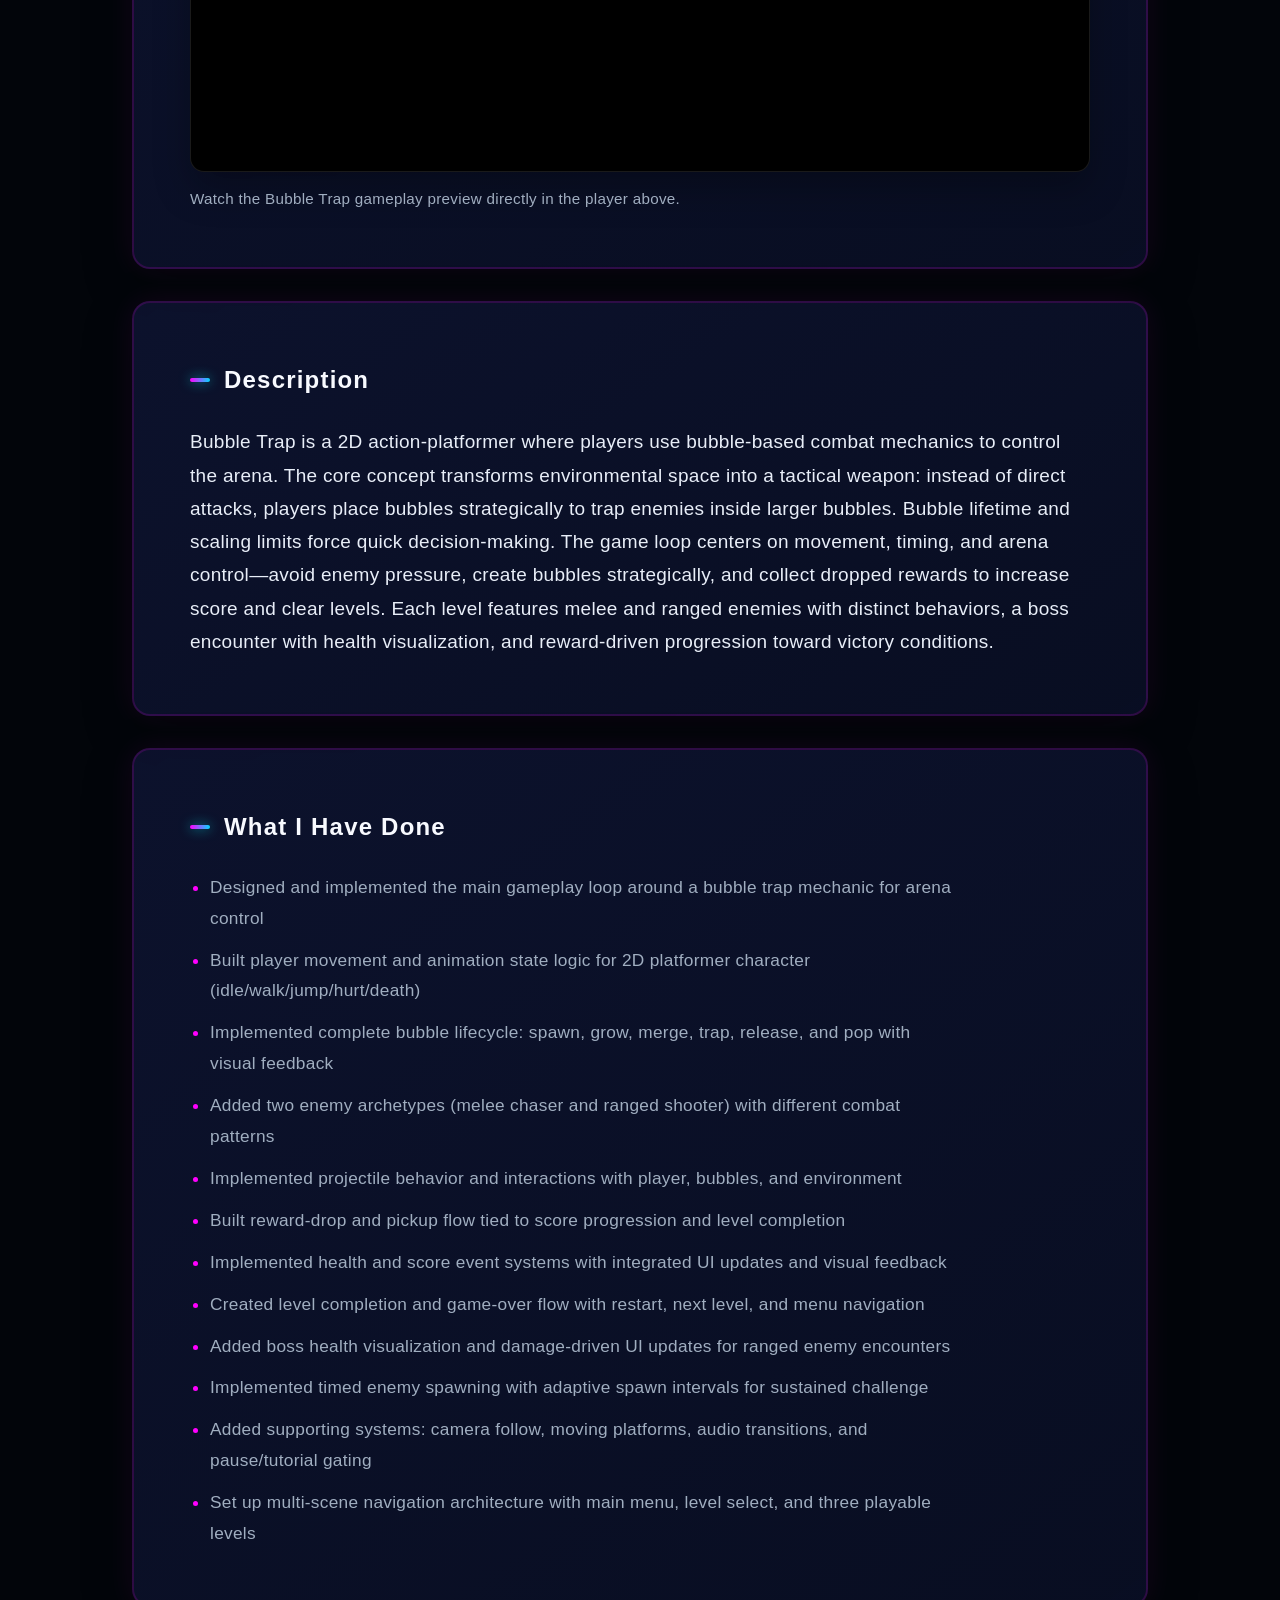
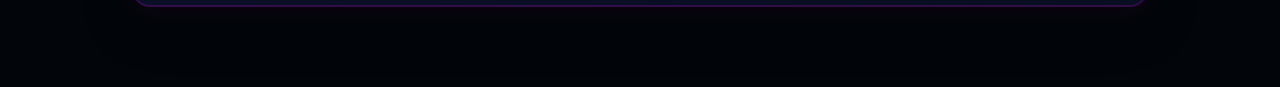
==== commit 26596474: "Add gameplay videos & downloads, tweak UI Embed gameplay video sections for Bubble Trap, It's Me Pic" ====
--- a/projects/bubble-trap/index.html
+++ b/projects/bubble-trap/index.html
@@ -98,6 +98,21 @@
     </section>
 
     <section class="project-section">
+      <h2>Gameplay Video</h2>
+      <div class="project-video-inline" aria-label="Bubble Trap gameplay video player">
+        <div class="project-video-frame">
+          <iframe
+            src="https://www.youtube.com/embed/5f7nAO5YYms"
+            title="Bubble Trap Gameplay"
+            allow="accelerometer; autoplay; clipboard-write; encrypted-media; gyroscope; picture-in-picture; web-share"
+            allowfullscreen
+            loading="lazy"></iframe>
+        </div>
+        <p class="project-video-caption">Watch the Bubble Trap gameplay preview directly in the player above.</p>
+      </div>
+    </section>
+
+    <section class="project-section">
       <h2>Description</h2>
       <p class="project-description">Bubble Trap is a 2D action-platformer where players use bubble-based combat mechanics to control the arena. The core concept transforms environmental space into a tactical weapon: instead of direct attacks, players place bubbles strategically to trap enemies inside larger bubbles. Bubble lifetime and scaling limits force quick decision-making. The game loop centers on movement, timing, and arena control—avoid enemy pressure, create bubbles strategically, and collect dropped rewards to increase score and clear levels. Each level features melee and ranged enemies with distinct behaviors, a boss encounter with health visualization, and reward-driven progression toward victory conditions.</p>
     </section>
--- a/css/styles.css
+++ b/css/styles.css
@@ -710,7 +710,7 @@
   background: linear-gradient(145deg, rgba(15, 21, 53, 0.6), rgba(12, 18, 45, 0.4));
   border: 1.5px solid rgba(255, 0, 255, 0.15);
   border-radius: 14px;
-  padding: 16px;
+  padding: clamp(14px, 4vw, 18px);
   display: flex;
   flex-direction: column;
   gap: 12px;
@@ -718,6 +718,7 @@
   box-shadow: 0 10px 30px rgba(0, 0, 0, 0.3), 0 0 20px rgba(255, 0, 255, 0.1);
   position: relative;
   overflow: hidden;
+  min-width: 0;
 }
 .project-card::before {
   content: '';
@@ -774,9 +775,11 @@
   display: flex;
   align-items: center;
   justify-content: space-between;
-  gap: 10px;
+  gap: 8px;
   position: relative;
   z-index: 2;
+  flex-wrap: wrap;
+  min-width: 0;
 }
 .engine-badge {
   display: inline-flex;
@@ -784,12 +787,16 @@
   gap: 8px;
   border-radius: 999px;
   padding: 5px 10px;
-  font-size: 0.78rem;
+  font-size: clamp(0.65rem, 1.5vw, 0.78rem);
   color: var(--white);
   background: rgba(0, 247, 255, 0.1);
   border: 1px solid rgba(0, 247, 255, 0.2);
   transition: all 0.3s ease;
   animation: slideInLeft 0.6s ease-out;
+  word-wrap: break-word;
+  overflow-wrap: break-word;
+  flex-shrink: 1;
+  white-space: normal;
 }
 .engine-badge:hover {
   background: rgba(0, 247, 255, 0.2);
@@ -797,14 +804,40 @@
   box-shadow: 0 0 12px rgba(0, 247, 255, 0.3);
 }
 .engine-badge img { width: 14px; height: 14px; }
+.tech-badge {
+  display: inline-flex;
+  align-items: center;
+  border-radius: 999px;
+  padding: 5px 10px;
+  font-size: clamp(0.65rem, 1.5vw, 0.75rem);
+  font-family: var(--mono);
+  color: var(--accent-2);
+  background: rgba(0, 217, 255, 0.08);
+  border: 1px solid rgba(0, 217, 255, 0.25);
+  transition: all 0.3s ease;
+  animation: slideInRight 0.6s ease-out;
+  word-wrap: break-word;
+  overflow-wrap: break-word;
+  max-width: 100%;
+  flex-shrink: 1;
+}
+.tech-badge:hover {
+  background: rgba(0, 217, 255, 0.15);
+  border-color: rgba(0, 217, 255, 0.5);
+  box-shadow: 0 0 10px rgba(0, 217, 255, 0.2);
+}
 .project-card h4 {
-  font-size: 1.15rem;
+  font-size: clamp(0.95rem, 3vw, 1.15rem);
   font-family: var(--heading);
   color: var(--white);
   line-height: 1.35;
   transition: all 0.3s ease;
   position: relative;
   z-index: 2;
+  word-wrap: break-word;
+  overflow-wrap: break-word;
+  margin: 0;
+  min-width: 0;
 }
 .project-card:hover h4 {
   color: var(--accent);
@@ -812,11 +845,16 @@
 }
 .project-card p {
   color: var(--text-soft);
-  font-size: 1rem;
+  font-size: clamp(0.85rem, 2.5vw, 1rem);
   line-height: 1.65;
   position: relative;
   z-index: 2;
   transition: color 0.3s ease;
+  word-wrap: break-word;
+  overflow-wrap: break-word;
+  hyphens: auto;
+  margin: 0;
+  min-width: 0;
 }
 .project-card:hover p {
   color: var(--text);
@@ -827,14 +865,17 @@
   gap: 12px;
   position: relative;
   z-index: 2;
+  flex-wrap: wrap;
+  min-width: 0;
 }
 .project-links a {
   color: var(--text-soft);
-  font-size: 0.9rem;
+  font-size: clamp(0.8rem, 2vw, 0.9rem);
   font-family: var(--mono);
   border-bottom: 2px solid transparent;
   transition: all 0.3s ease;
   position: relative;
+  white-space: nowrap;
 }
 .project-links a::before {
   content: '';
